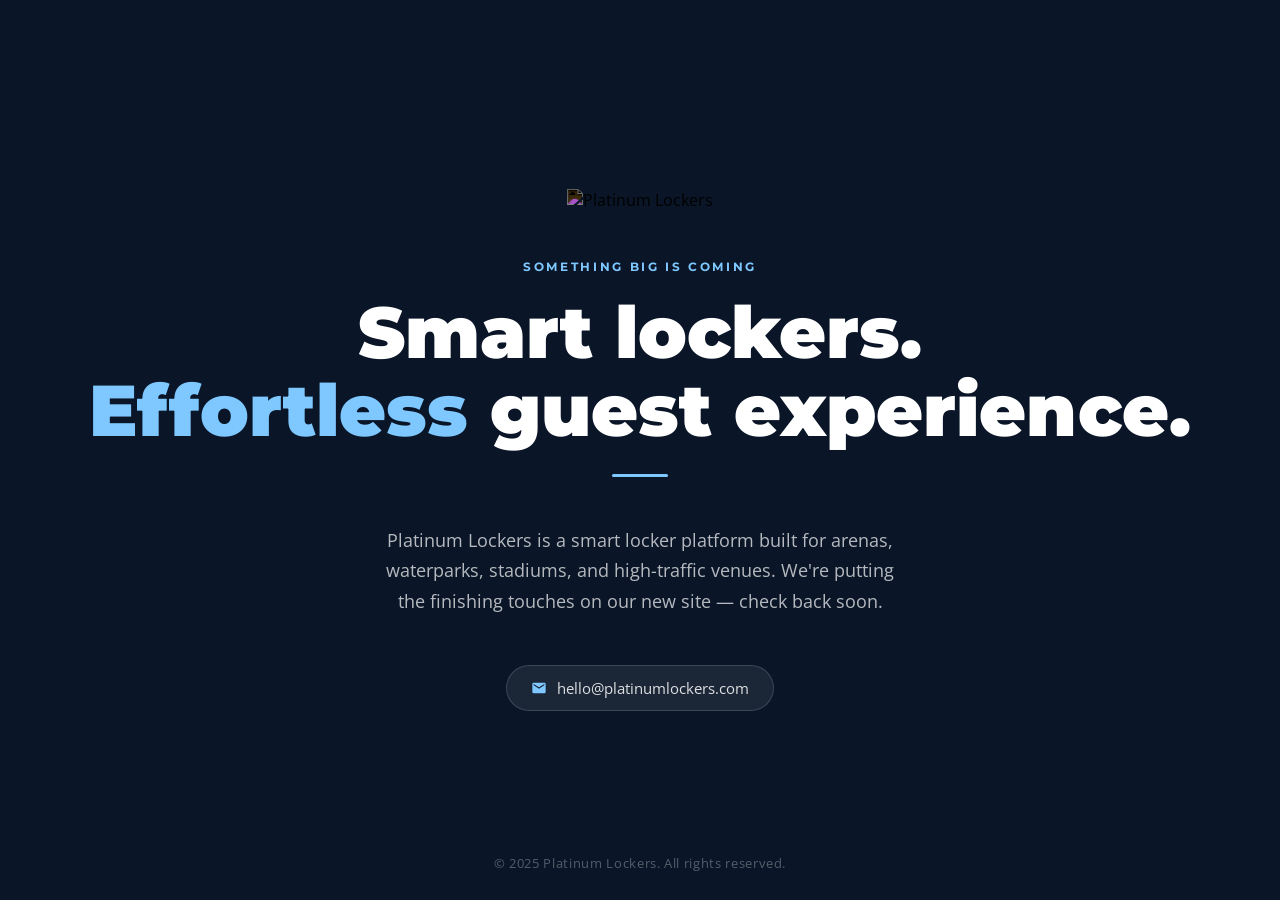
==== index.html @ d66374ba "Add files via upload" ====
<!DOCTYPE html>
<html lang="en">
<head>
  <meta charset="UTF-8" />
  <meta name="viewport" content="width=device-width, initial-scale=1.0" />
  <title>Platinum Lockers — Coming Soon</title>
  <meta name="robots" content="noindex, nofollow" />
  <link rel="icon" type="image/x-icon" href="img/favicon.ico" />
  <link rel="preconnect" href="https://fonts.googleapis.com" />
  <link rel="preconnect" href="https://fonts.gstatic.com" crossorigin />
  <link href="https://fonts.googleapis.com/css2?family=Montserrat:wght@400;700;800;900&family=Open+Sans:wght@400;600&display=swap" rel="stylesheet" />
  <style>
    *, *::before, *::after { box-sizing: border-box; margin: 0; padding: 0; }

    :root {
      --navy:        #1a3561;
      --navy-deep:   #0a1628;
      --accent:      #7ec8ff;
      --accent-dark: #3b7ee8;
    }

    html, body {
      height: 100%;
      font-family: 'Open Sans', sans-serif;
      background: var(--navy-deep);
      color: #fff;
      overflow: hidden;
    }

    /* ---- Slideshow background ---- */
    .bg {
      position: fixed;
      inset: 0;
      z-index: 0;
    }
    .bg-slide {
      position: absolute;
      inset: 0;
      background-size: cover;
      background-position: center;
      opacity: 0;
      transition: opacity 1.4s ease-in-out;
      filter: brightness(0.28);
    }
    .bg-slide.active { opacity: 1; }

    /* ---- Layout ---- */
    .page {
      position: relative;
      z-index: 1;
      min-height: 100vh;
      display: flex;
      flex-direction: column;
      align-items: center;
      justify-content: center;
      padding: 40px 24px;
      text-align: center;
    }

    /* ---- Logo ---- */
    .logo {
      margin-bottom: 48px;
    }
    .logo img {
      height: 280px;
      filter: invert(1);
    }

    /* ---- Eyebrow ---- */
    .eyebrow {
      font-family: 'Montserrat', sans-serif;
      font-size: .75rem;
      font-weight: 700;
      letter-spacing: .22em;
      text-transform: uppercase;
      color: var(--accent);
      margin-bottom: 20px;
      display: block;
    }

    /* ---- Heading ---- */
    h1 {
      font-family: 'Montserrat', sans-serif;
      font-size: clamp(2.25rem, 6vw, 4.5rem);
      font-weight: 900;
      line-height: 1.08;
      color: #fff;
      margin-bottom: 24px;
    }
    h1 span { color: var(--accent); }

    /* ---- Subtext ---- */
    .sub {
      font-size: clamp(.9375rem, 1.8vw, 1.125rem);
      color: rgba(255,255,255,.7);
      line-height: 1.7;
      max-width: 520px;
      margin: 0 auto 48px;
    }

    /* ---- Divider ---- */
    .divider {
      width: 56px;
      height: 3px;
      background: var(--accent);
      border-radius: 2px;
      margin: 0 auto 48px;
    }

    /* ---- Contact pill ---- */
    .contact-pill {
      display: inline-flex;
      align-items: center;
      gap: 10px;
      background: rgba(255,255,255,.07);
      border: 1px solid rgba(255,255,255,.15);
      border-radius: 100px;
      padding: 12px 24px;
      font-size: .9375rem;
      color: rgba(255,255,255,.85);
      text-decoration: none;
      transition: background .25s, border-color .25s;
    }
    .contact-pill:hover {
      background: var(--accent-dark);
      border-color: var(--accent-dark);
      color: #fff;
    }
    .contact-pill svg {
      width: 16px; height: 16px;
      fill: var(--accent);
      flex-shrink: 0;
    }
    .contact-pill:hover svg { fill: #fff; }

    /* ---- Footer note ---- */
    .footer-note {
      position: fixed;
      bottom: 28px;
      left: 0; right: 0;
      text-align: center;
      font-size: .8125rem;
      color: rgba(255,255,255,.3);
      letter-spacing: .05em;
    }

    @media (max-width: 480px) {
      .logo img { height: 180px; }
    }
  </style>
</head>
<body>

  <div class="bg">
    <div class="bg-slide active" style="background-image: url('img/Hero banner/Chad Rochefort_Park.jpg')"></div>
    <div class="bg-slide" style="background-image: url('img/Hero banner/Chad Rochefort_productions_mall.jpg')"></div>
    <div class="bg-slide" style="background-image: url('img/Hero banner/Chad Rochefort_productions_toronto aquarium.png')"></div>
    <div class="bg-slide" style="background-image: url('img/Hero banner/superaquaclub-testimonial.jpeg')"></div>
    <div class="bg-slide" style="background-image: url('img/Hero banner/DSC_0002 (2).JPG')"></div>
    <div class="bg-slide" style="background-image: url('img/Hero banner/pexels-stephan-saloth-28489944-31501600.jpg')"></div>
  </div>

  <div class="page">

    <div class="logo">
      <img src="img/logo-platinum-lockers-v1-(500 x 500 px).png" alt="Platinum Lockers" />
    </div>

    <span class="eyebrow">Something big is coming</span>

    <h1>Smart lockers.<br><span>Effortless</span> guest experience.</h1>

    <div class="divider"></div>

    <p class="sub">Platinum Lockers is a smart locker platform built for arenas, waterparks, stadiums, and high-traffic venues. We're putting the finishing touches on our new site — check back soon.</p>

    <a href="mailto:hello@platinumlockers.com" class="contact-pill">
      <svg viewBox="0 0 24 24" xmlns="http://www.w3.org/2000/svg">
        <path d="M20 4H4a2 2 0 00-2 2v12a2 2 0 002 2h16a2 2 0 002-2V6a2 2 0 00-2-2zm0 4l-8 5-8-5V6l8 5 8-5v2z"/>
      </svg>
      hello@platinumlockers.com
    </a>

  </div>

  <p class="footer-note">&copy; 2025 Platinum Lockers. All rights reserved.</p>

  <script>
    const slides = document.querySelectorAll('.bg-slide');
    let current = 0;
    setInterval(() => {
      slides[current].classList.remove('active');
      current = (current + 1) % slides.length;
      slides[current].classList.add('active');
    }, 5000);
  </script>

</body>
</html>
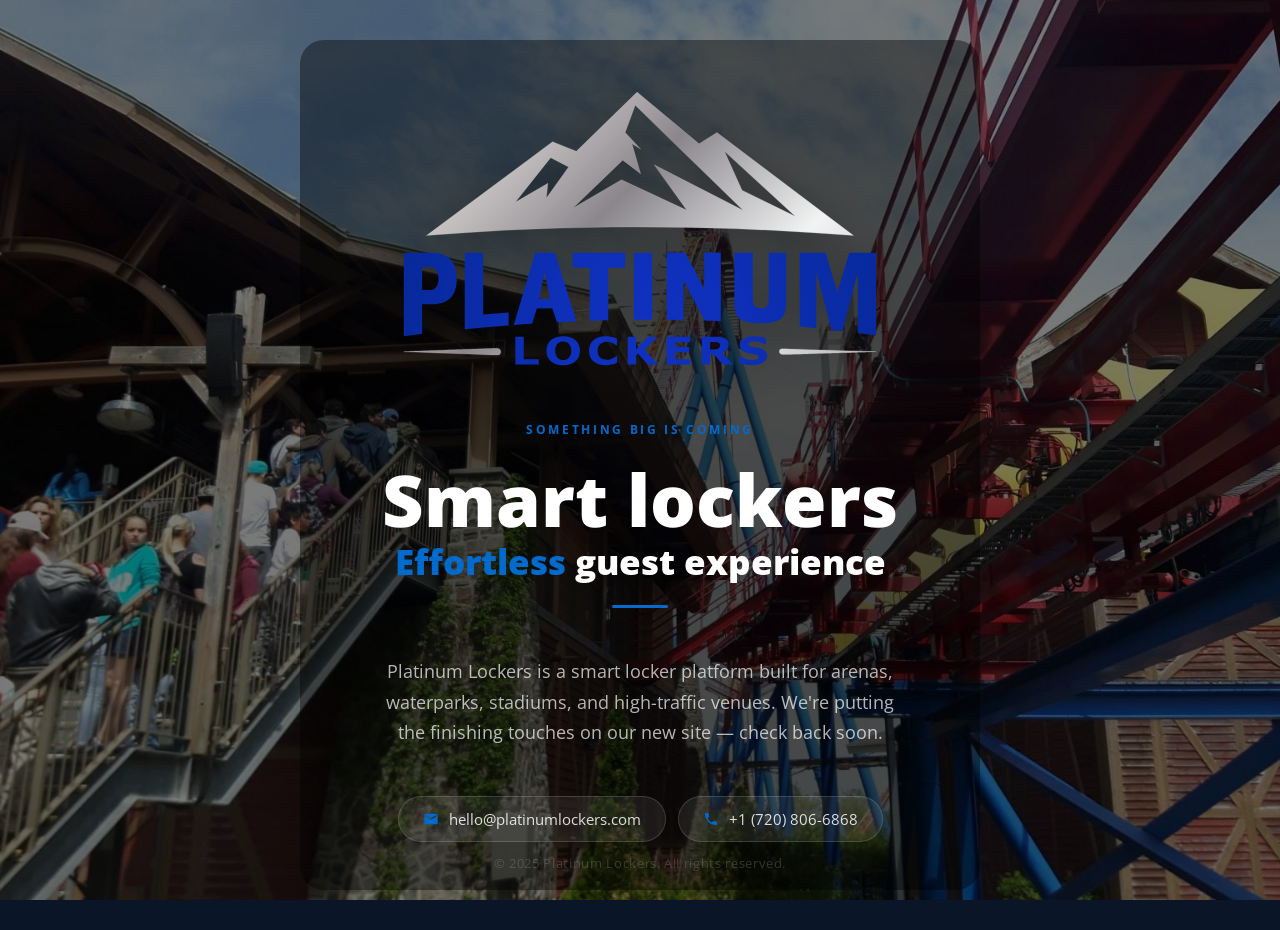
==== commit 8551b6d4: "v2 - May 28th 2026" ====
--- a/index.html
+++ b/index.html
@@ -1,4 +1,4 @@
-<!DOCTYPE html>
+﻿<!DOCTYPE html>
 <html lang="en">
 <head>
   <meta charset="UTF-8" />
@@ -8,15 +8,15 @@
   <link rel="icon" type="image/x-icon" href="img/favicon.ico" />
   <link rel="preconnect" href="https://fonts.googleapis.com" />
   <link rel="preconnect" href="https://fonts.gstatic.com" crossorigin />
-  <link href="https://fonts.googleapis.com/css2?family=Montserrat:wght@400;700;800;900&family=Open+Sans:wght@400;600&display=swap" rel="stylesheet" />
+  <link href="https://fonts.googleapis.com/css2?family=Open+Sans:ital,wght@0,400;0,600;0,700;0,800;1,600;1,700;1,800&display=swap" rel="stylesheet" />
   <style>
     *, *::before, *::after { box-sizing: border-box; margin: 0; padding: 0; }
 
     :root {
       --navy:        #1a3561;
       --navy-deep:   #0a1628;
-      --accent:      #7ec8ff;
-      --accent-dark: #3b7ee8;
+      --accent:      #006bcc;
+      --accent-dark: #1031C2;
     }
 
     html, body {
@@ -40,7 +40,7 @@
       background-position: center;
       opacity: 0;
       transition: opacity 1.4s ease-in-out;
-      filter: brightness(0.28);
+      filter: brightness(0.48);
     }
     .bg-slide.active { opacity: 1; }
 
@@ -57,18 +57,30 @@
       text-align: center;
     }
 
+    /* ---- Content card ---- */
+    .content-card {
+      background: rgba(0,0,0,0.40);
+      border-radius: 24px;
+      padding: 48px 56px;
+      display: flex;
+      flex-direction: column;
+      align-items: center;
+      max-width: 680px;
+      width: 100%;
+    }
+
     /* ---- Logo ---- */
     .logo {
       margin-bottom: 48px;
     }
     .logo img {
       height: 280px;
-      filter: invert(1);
+      filter: drop-shadow(0 8px 24px rgba(0,0,0,0.35));
     }
 
     /* ---- Eyebrow ---- */
     .eyebrow {
-      font-family: 'Montserrat', sans-serif;
+      font-family: 'Open Sans', sans-serif;
       font-size: .75rem;
       font-weight: 700;
       letter-spacing: .22em;
@@ -80,14 +92,18 @@
 
     /* ---- Heading ---- */
     h1 {
-      font-family: 'Montserrat', sans-serif;
+      font-family: 'Open Sans', sans-serif;
       font-size: clamp(2.25rem, 6vw, 4.5rem);
-      font-weight: 900;
-      line-height: 1.08;
+      font-weight: 1000;
+      line-height: 1.15;
       color: #fff;
       margin-bottom: 24px;
     }
-    h1 span { color: var(--accent); }
+    .h1-sub {
+      display: block;
+      font-size: clamp(1.1rem, 3vw, 2.2rem);
+    }
+    .h1-sub em { color: var(--accent); font-style: normal; }
 
     /* ---- Subtext ---- */
     .sub {
@@ -152,35 +168,45 @@
 <body>
 
   <div class="bg">
-    <div class="bg-slide active" style="background-image: url('img/Hero banner/Chad Rochefort_Park.jpg')"></div>
-    <div class="bg-slide" style="background-image: url('img/Hero banner/Chad Rochefort_productions_mall.jpg')"></div>
-    <div class="bg-slide" style="background-image: url('img/Hero banner/Chad Rochefort_productions_toronto aquarium.png')"></div>
-    <div class="bg-slide" style="background-image: url('img/Hero banner/superaquaclub-testimonial.jpeg')"></div>
-    <div class="bg-slide" style="background-image: url('img/Hero banner/DSC_0002 (2).JPG')"></div>
-    <div class="bg-slide" style="background-image: url('img/Hero banner/pexels-stephan-saloth-28489944-31501600.jpg')"></div>
+    <div class="bg-slide active" style="background-image: url('img/hero-banner/platinum-lockers-theme-park-smart-lockers.jpg')"></div>
+    <div class="bg-slide" style="background-image: url('img/hero-banner/platinum-lockers-shopping-mall-smart-lockers.jpg')"></div>
+    <div class="bg-slide" style="background-image: url('img/hero-banner/platinum-lockers-toronto-aquarium-smart-lockers.png')"></div>
+    <div class="bg-slide" style="background-image: url('img/hero-banner/platinum-lockers-superaqua-club-waterpark.jpeg')"></div>
+    <div class="bg-slide" style="background-image: url('img/hero-banner/platinum-lockers-venue-smart-locker-unit.jpg')"></div>
+    <div class="bg-slide" style="background-image: url('img/hero-banner/platinum-lockers-waterpark-smart-lockers.jpg')"></div>
   </div>
 
   <div class="page">
-
-    <div class="logo">
-      <img src="img/logo-platinum-lockers-v1-(500 x 500 px).png" alt="Platinum Lockers" />
+    <div class="content-card">
+
+      <div class="logo">
+        <img src="img/platinum-lockers-logo.svg" alt="Platinum Lockers" />
+      </div>
+
+      <span class="eyebrow">Something big is coming</span>
+
+      <h1>Smart lockers<span class="h1-sub"><em>Effortless</em> guest experience</span></h1>
+
+      <div class="divider"></div>
+
+      <p class="sub">Platinum Lockers is a smart locker platform built for arenas, waterparks, stadiums, and high-traffic venues. We're putting the finishing touches on our new site — check back soon.</p>
+
+      <div style="display:flex; gap:12px; flex-wrap:wrap; justify-content:center;">
+        <a href="mailto:hello@platinumlockers.com" class="contact-pill">
+          <svg viewBox="0 0 24 24" xmlns="http://www.w3.org/2000/svg">
+            <path d="M20 4H4a2 2 0 00-2 2v12a2 2 0 002 2h16a2 2 0 002-2V6a2 2 0 00-2-2zm0 4l-8 5-8-5V6l8 5 8-5v2z"/>
+          </svg>
+          hello@platinumlockers.com
+        </a>
+        <a href="tel:+17208066868" class="contact-pill">
+          <svg viewBox="0 0 24 24" xmlns="http://www.w3.org/2000/svg">
+            <path d="M6.6 10.8c1.4 2.8 3.8 5.1 6.6 6.6l2.2-2.2c.3-.3.7-.4 1-.2 1.1.4 2.3.6 3.6.6.6 0 1 .4 1 1V20c0 .6-.4 1-1 1-9.4 0-17-7.6-17-17 0-.6.4-1 1-1h3.5c.6 0 1 .4 1 1 0 1.3.2 2.5.6 3.6.1.3 0 .7-.2 1L6.6 10.8z"/>
+          </svg>
+          +1 (720) 806-6868
+        </a>
+      </div>
+
     </div>
-
-    <span class="eyebrow">Something big is coming</span>
-
-    <h1>Smart lockers.<br><span>Effortless</span> guest experience.</h1>
-
-    <div class="divider"></div>
-
-    <p class="sub">Platinum Lockers is a smart locker platform built for arenas, waterparks, stadiums, and high-traffic venues. We're putting the finishing touches on our new site — check back soon.</p>
-
-    <a href="mailto:hello@platinumlockers.com" class="contact-pill">
-      <svg viewBox="0 0 24 24" xmlns="http://www.w3.org/2000/svg">
-        <path d="M20 4H4a2 2 0 00-2 2v12a2 2 0 002 2h16a2 2 0 002-2V6a2 2 0 00-2-2zm0 4l-8 5-8-5V6l8 5 8-5v2z"/>
-      </svg>
-      hello@platinumlockers.com
-    </a>
-
   </div>
 
   <p class="footer-note">&copy; 2025 Platinum Lockers. All rights reserved.</p>
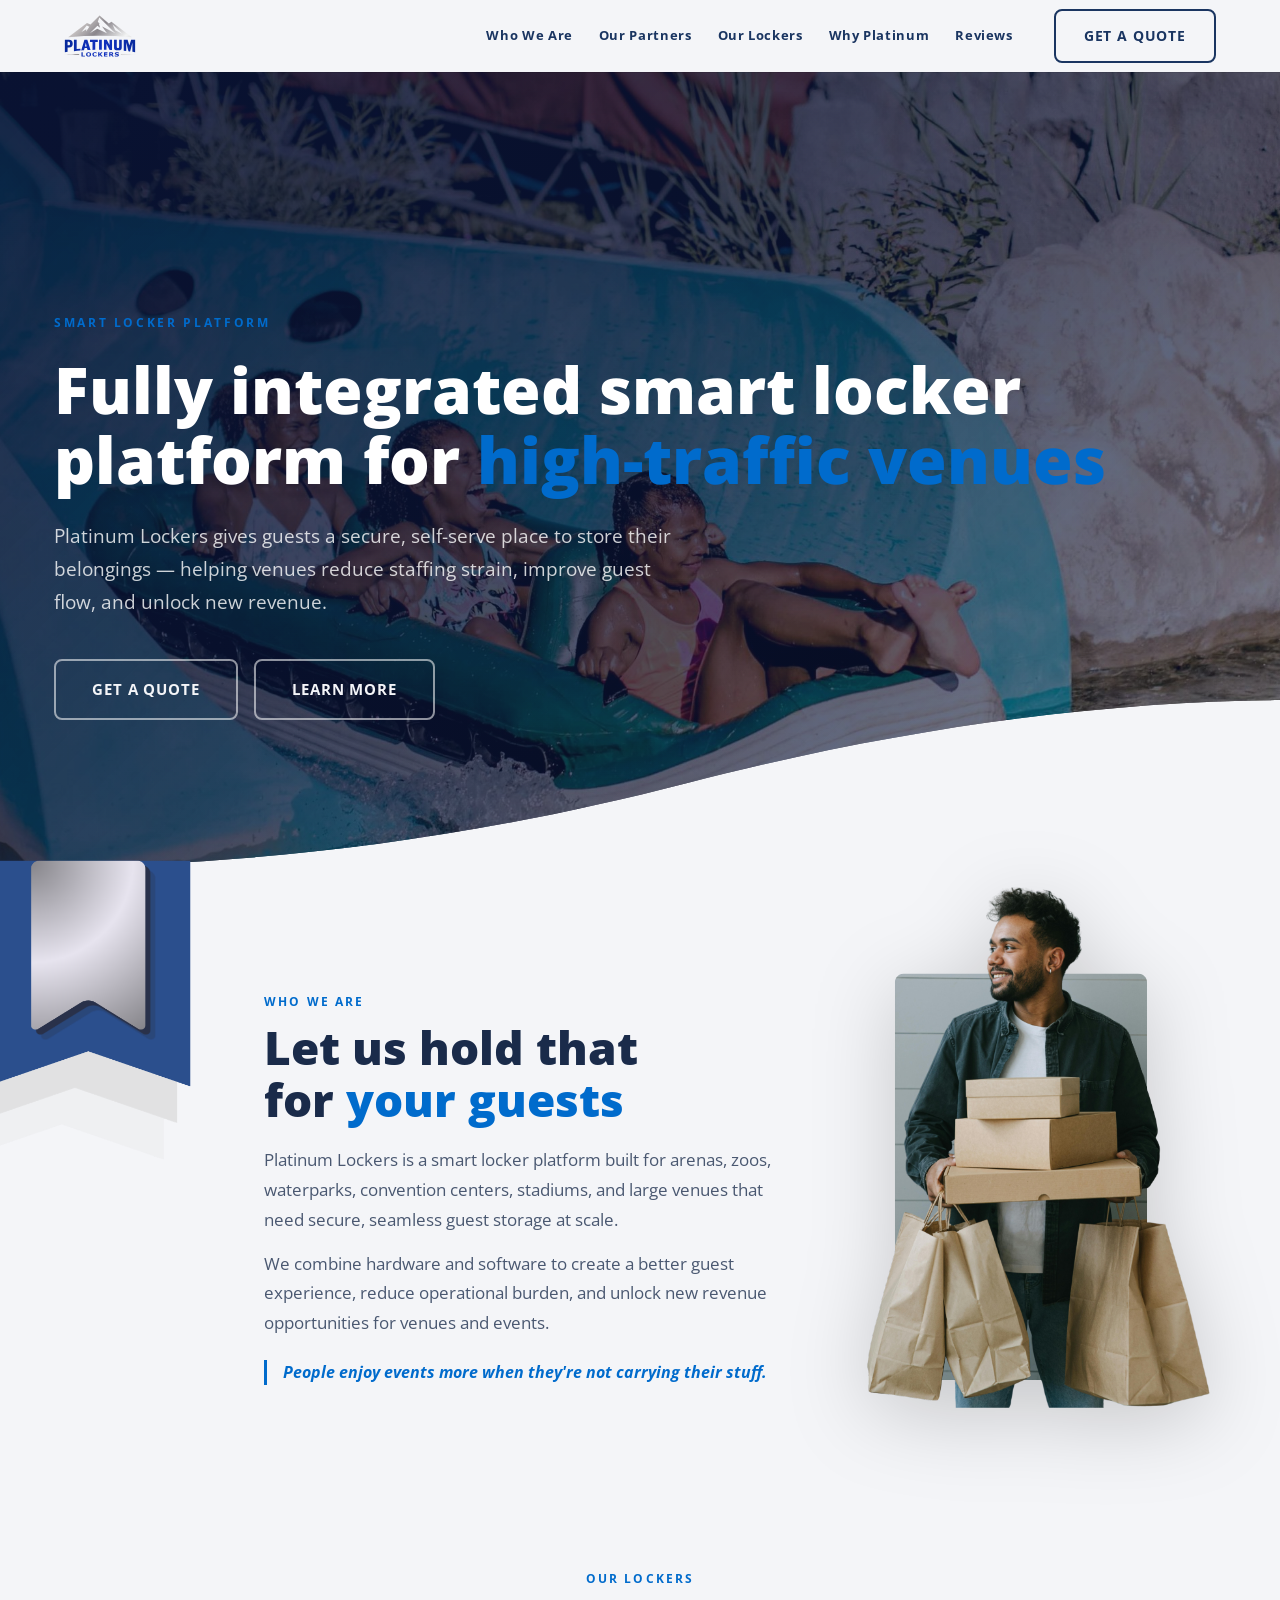
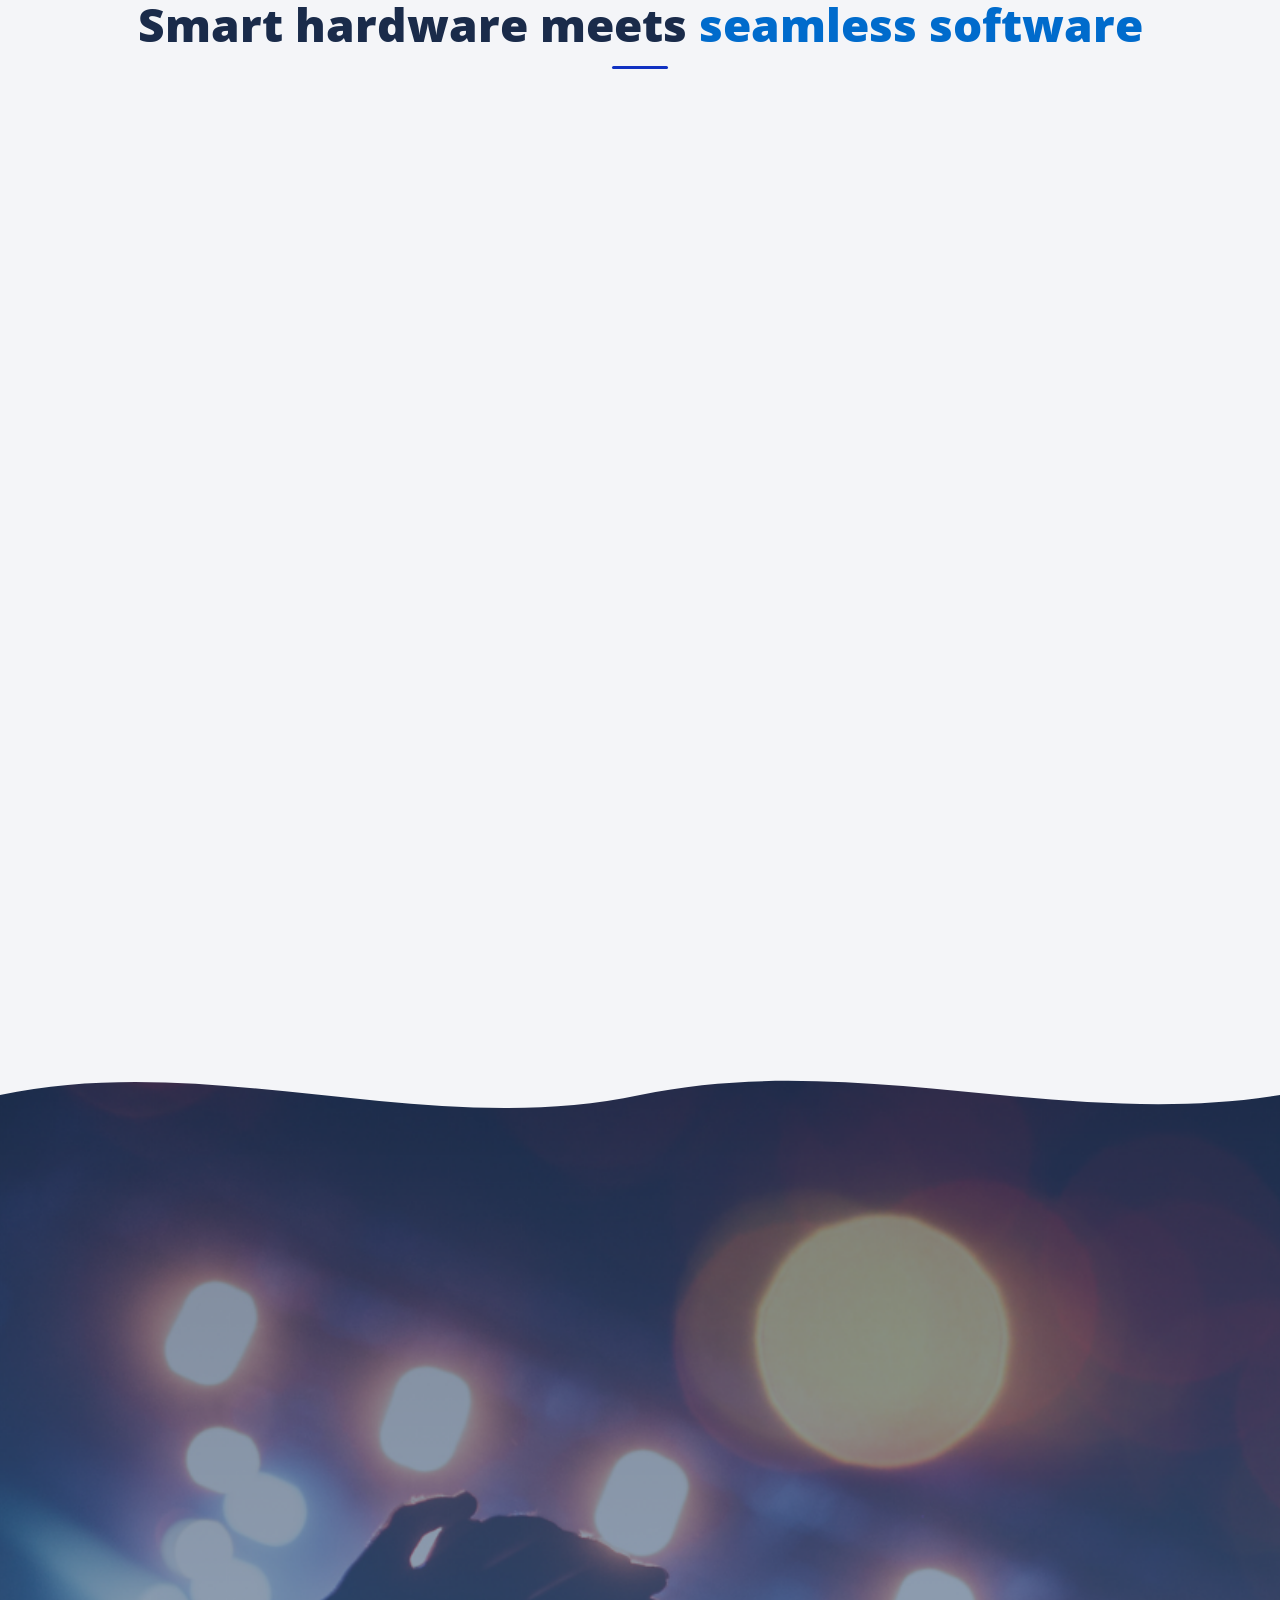
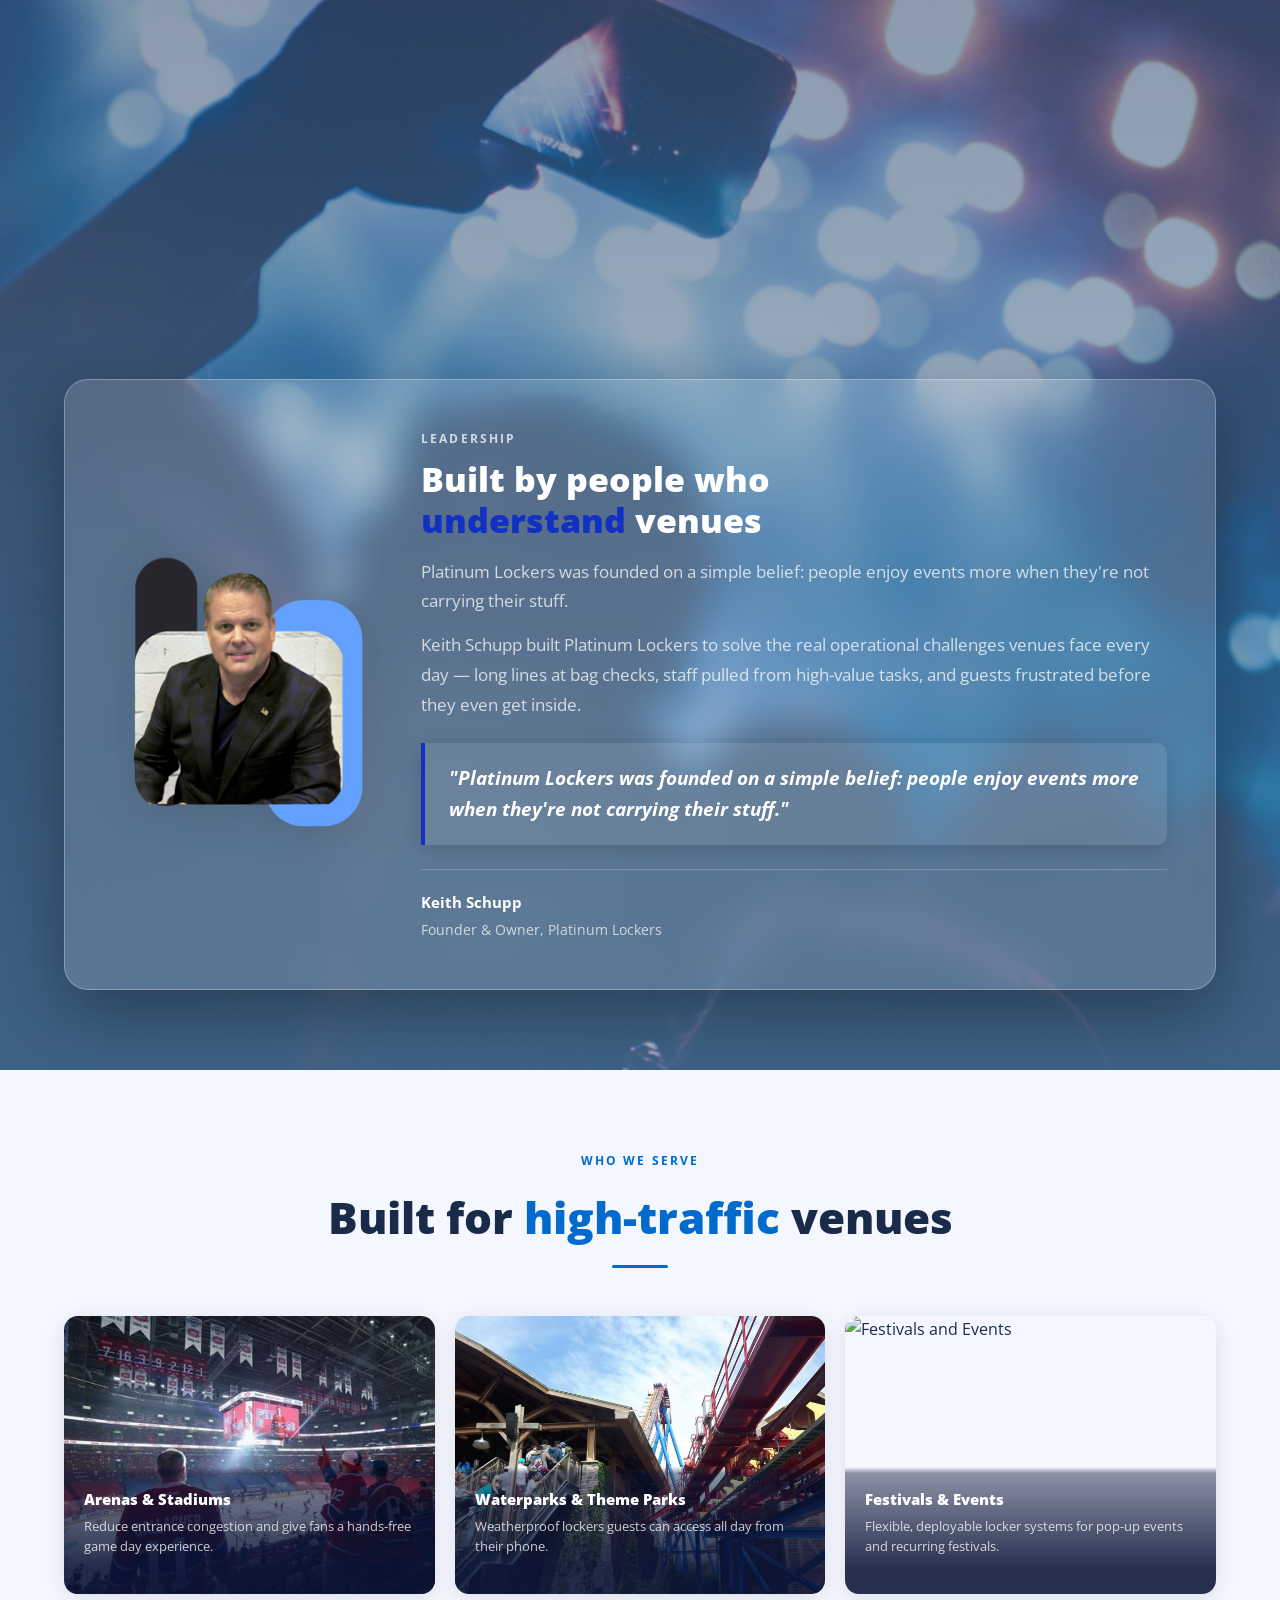
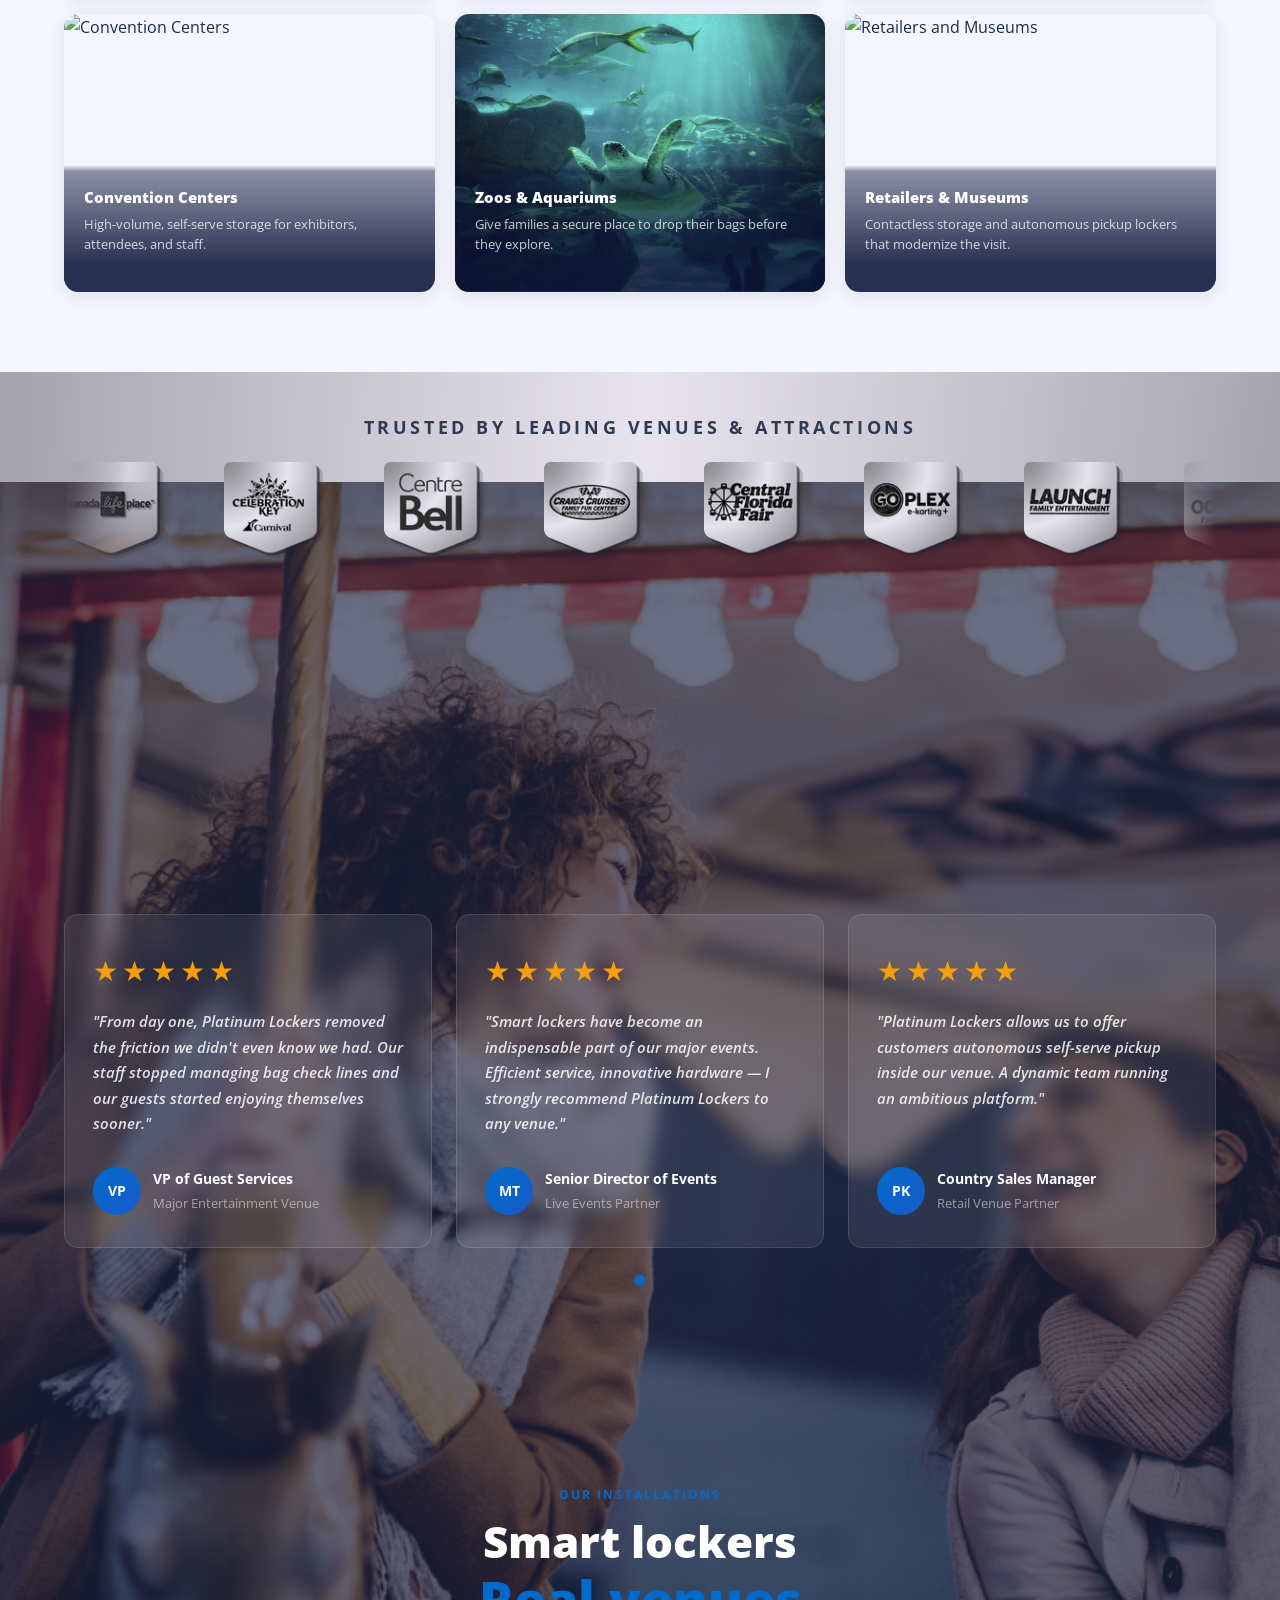
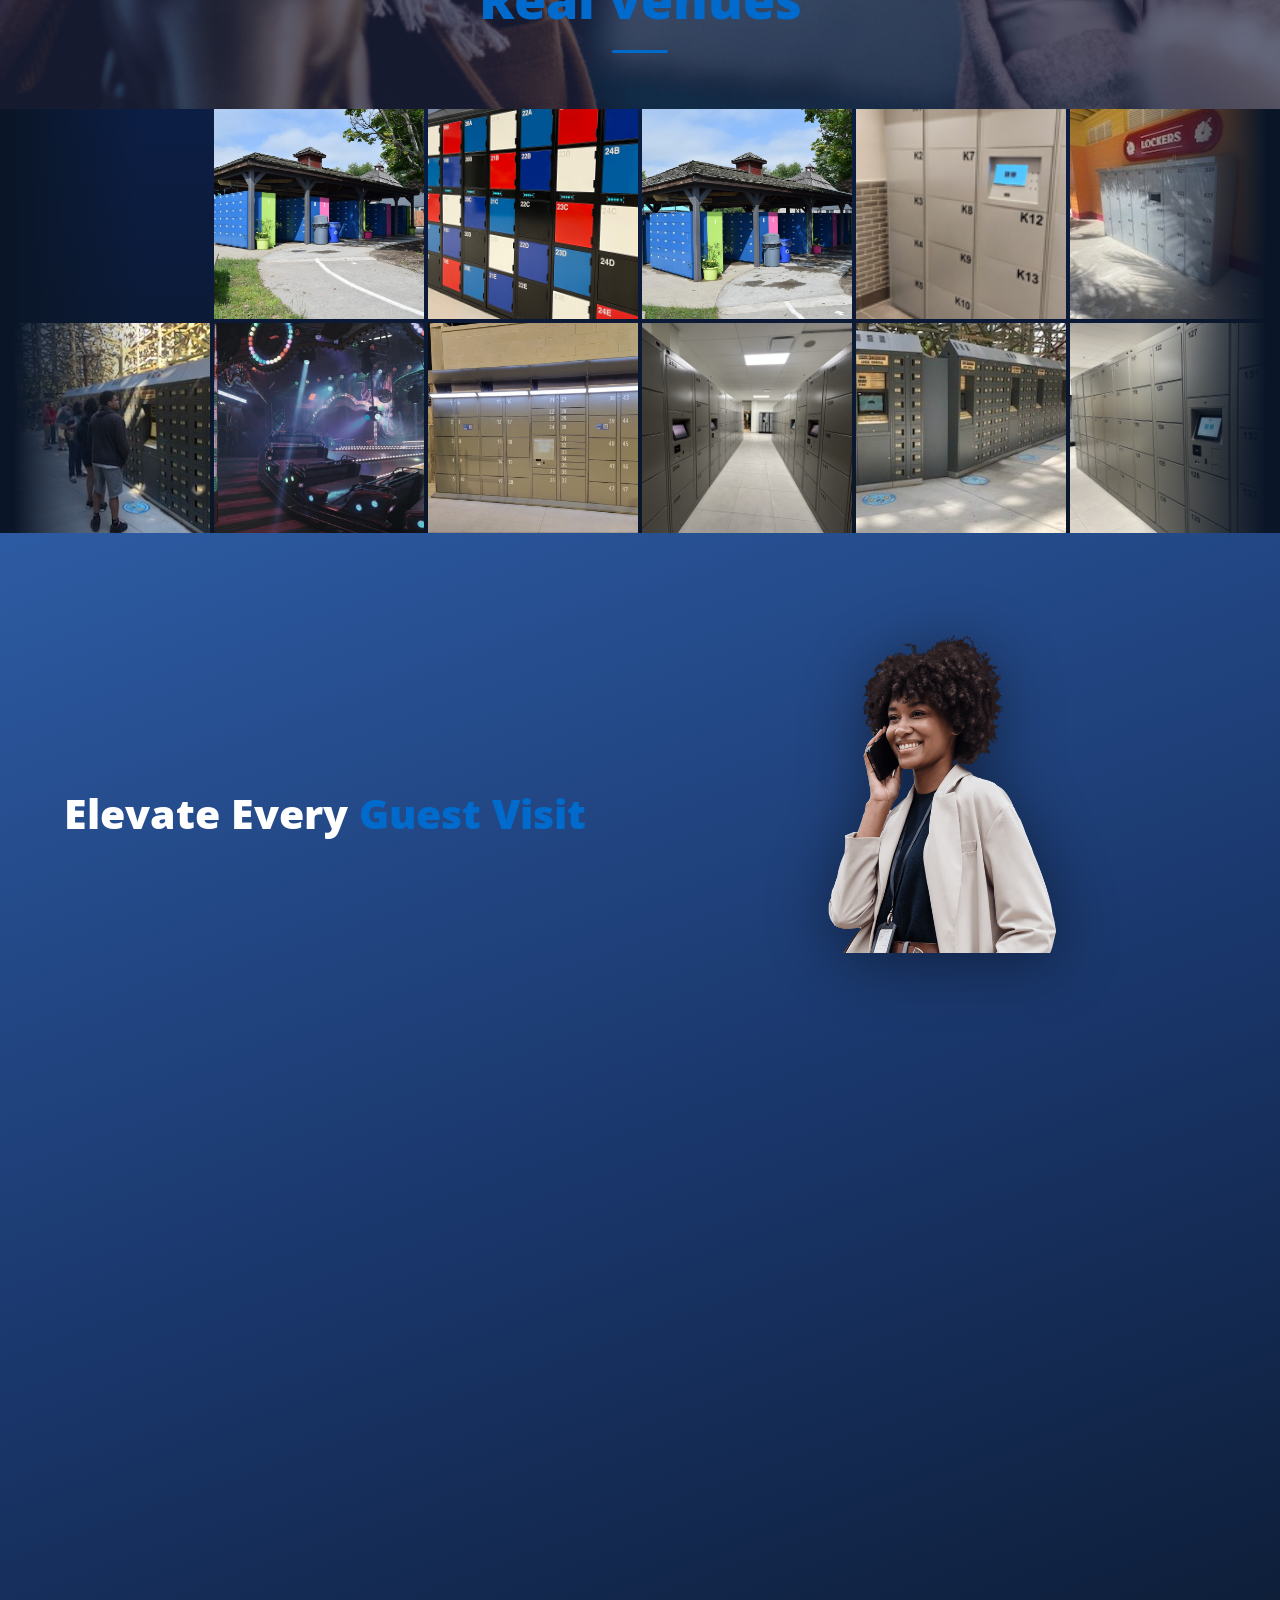
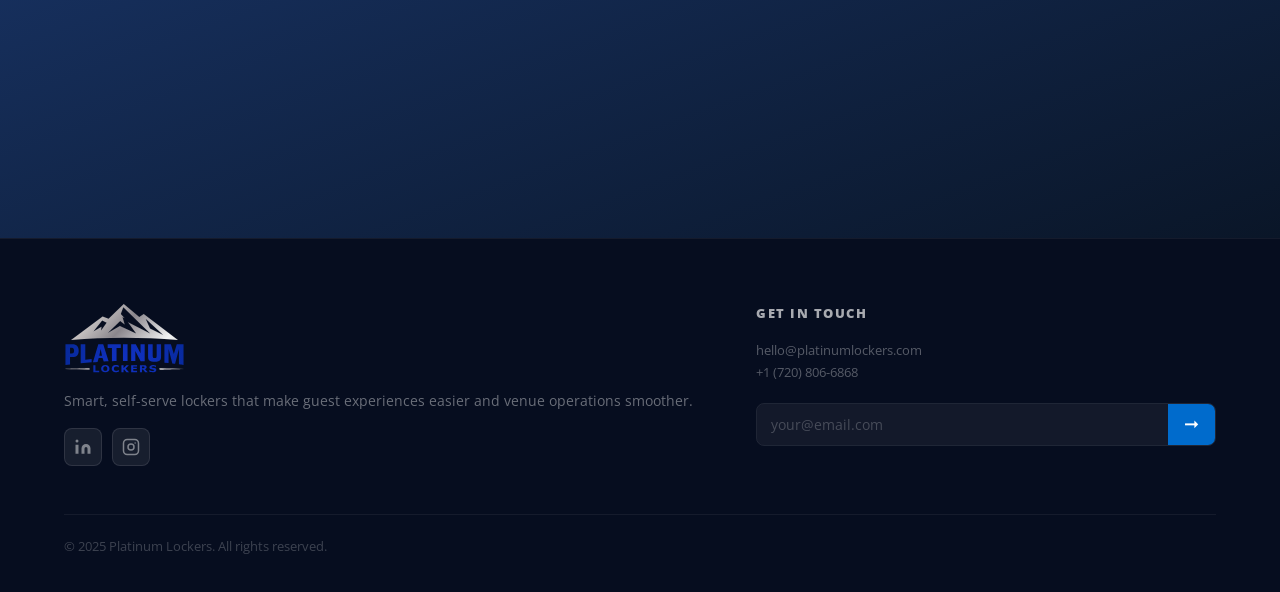
==== commit 40d005fb: "Rename home.html to index.html renamed Home.html in order to become the landing page by changing its" ====
--- a/index.html
+++ b/index.html
@@ -3,223 +3,492 @@
 <head>
   <meta charset="UTF-8" />
   <meta name="viewport" content="width=device-width, initial-scale=1.0" />
-  <title>Platinum Lockers — Coming Soon</title>
-  <meta name="robots" content="noindex, nofollow" />
+  <title>Platinum Lockers | Smart Locker Solutions for Venues &amp; Events</title>
+  <meta name="description" content="Platinum Lockers provides smart, self-serve lockers that make guest experiences easier and venue operations smoother. Built for arenas, stadiums, waterparks, zoos, and high-traffic venues." />
+  <meta name="robots" content="index, follow" />
+
+  <!-- Favicons -->
   <link rel="icon" type="image/x-icon" href="img/favicon.ico" />
+  <link rel="icon" type="image/png" sizes="16x16" href="img/favicon-16x16.png" />
+  <link rel="icon" type="image/png" sizes="32x32" href="img/favicon-32x32.png" />
+  <link rel="icon" type="image/png" sizes="96x96" href="img/favicon-96x96.png" />
+  <link rel="apple-touch-icon" href="img/apple-icon.png" />
+  <link rel="manifest" href="img/manifest.json" />
+  <meta name="theme-color" content="#1a3561" />
+
+  <!-- Fonts -->
   <link rel="preconnect" href="https://fonts.googleapis.com" />
   <link rel="preconnect" href="https://fonts.gstatic.com" crossorigin />
   <link href="https://fonts.googleapis.com/css2?family=Open+Sans:ital,wght@0,400;0,600;0,700;0,800;1,600;1,700;1,800&display=swap" rel="stylesheet" />
-  <style>
-    *, *::before, *::after { box-sizing: border-box; margin: 0; padding: 0; }
-
-    :root {
-      --navy:        #1a3561;
-      --navy-deep:   #0a1628;
-      --accent:      #006bcc;
-      --accent-dark: #1031C2;
-    }
-
-    html, body {
-      height: 100%;
-      font-family: 'Open Sans', sans-serif;
-      background: var(--navy-deep);
-      color: #fff;
-      overflow: hidden;
-    }
-
-    /* ---- Slideshow background ---- */
-    .bg {
-      position: fixed;
-      inset: 0;
-      z-index: 0;
-    }
-    .bg-slide {
-      position: absolute;
-      inset: 0;
-      background-size: cover;
-      background-position: center;
-      opacity: 0;
-      transition: opacity 1.4s ease-in-out;
-      filter: brightness(0.48);
-    }
-    .bg-slide.active { opacity: 1; }
-
-    /* ---- Layout ---- */
-    .page {
-      position: relative;
-      z-index: 1;
-      min-height: 100vh;
-      display: flex;
-      flex-direction: column;
-      align-items: center;
-      justify-content: center;
-      padding: 40px 24px;
-      text-align: center;
-    }
-
-    /* ---- Content card ---- */
-    .content-card {
-      background: rgba(0,0,0,0.40);
-      border-radius: 24px;
-      padding: 48px 56px;
-      display: flex;
-      flex-direction: column;
-      align-items: center;
-      max-width: 680px;
-      width: 100%;
-    }
-
-    /* ---- Logo ---- */
-    .logo {
-      margin-bottom: 48px;
-    }
-    .logo img {
-      height: 280px;
-      filter: drop-shadow(0 8px 24px rgba(0,0,0,0.35));
-    }
-
-    /* ---- Eyebrow ---- */
-    .eyebrow {
-      font-family: 'Open Sans', sans-serif;
-      font-size: .75rem;
-      font-weight: 700;
-      letter-spacing: .22em;
-      text-transform: uppercase;
-      color: var(--accent);
-      margin-bottom: 20px;
-      display: block;
-    }
-
-    /* ---- Heading ---- */
-    h1 {
-      font-family: 'Open Sans', sans-serif;
-      font-size: clamp(2.25rem, 6vw, 4.5rem);
-      font-weight: 1000;
-      line-height: 1.15;
-      color: #fff;
-      margin-bottom: 24px;
-    }
-    .h1-sub {
-      display: block;
-      font-size: clamp(1.1rem, 3vw, 2.2rem);
-    }
-    .h1-sub em { color: var(--accent); font-style: normal; }
-
-    /* ---- Subtext ---- */
-    .sub {
-      font-size: clamp(.9375rem, 1.8vw, 1.125rem);
-      color: rgba(255,255,255,.7);
-      line-height: 1.7;
-      max-width: 520px;
-      margin: 0 auto 48px;
-    }
-
-    /* ---- Divider ---- */
-    .divider {
-      width: 56px;
-      height: 3px;
-      background: var(--accent);
-      border-radius: 2px;
-      margin: 0 auto 48px;
-    }
-
-    /* ---- Contact pill ---- */
-    .contact-pill {
-      display: inline-flex;
-      align-items: center;
-      gap: 10px;
-      background: rgba(255,255,255,.07);
-      border: 1px solid rgba(255,255,255,.15);
-      border-radius: 100px;
-      padding: 12px 24px;
-      font-size: .9375rem;
-      color: rgba(255,255,255,.85);
-      text-decoration: none;
-      transition: background .25s, border-color .25s;
-    }
-    .contact-pill:hover {
-      background: var(--accent-dark);
-      border-color: var(--accent-dark);
-      color: #fff;
-    }
-    .contact-pill svg {
-      width: 16px; height: 16px;
-      fill: var(--accent);
-      flex-shrink: 0;
-    }
-    .contact-pill:hover svg { fill: #fff; }
-
-    /* ---- Footer note ---- */
-    .footer-note {
-      position: fixed;
-      bottom: 28px;
-      left: 0; right: 0;
-      text-align: center;
-      font-size: .8125rem;
-      color: rgba(255,255,255,.3);
-      letter-spacing: .05em;
-    }
-
-    @media (max-width: 480px) {
-      .logo img { height: 180px; }
-    }
-  </style>
+
+  <link rel="stylesheet" href="styles.css" />
 </head>
 <body>
 
-  <div class="bg">
-    <div class="bg-slide active" style="background-image: url('img/hero-banner/platinum-lockers-theme-park-smart-lockers.jpg')"></div>
-    <div class="bg-slide" style="background-image: url('img/hero-banner/platinum-lockers-shopping-mall-smart-lockers.jpg')"></div>
-    <div class="bg-slide" style="background-image: url('img/hero-banner/platinum-lockers-toronto-aquarium-smart-lockers.png')"></div>
-    <div class="bg-slide" style="background-image: url('img/hero-banner/platinum-lockers-superaqua-club-waterpark.jpeg')"></div>
-    <div class="bg-slide" style="background-image: url('img/hero-banner/platinum-lockers-venue-smart-locker-unit.jpg')"></div>
-    <div class="bg-slide" style="background-image: url('img/hero-banner/platinum-lockers-waterpark-smart-lockers.jpg')"></div>
+  <!-- ===================== NAVIGATION ===================== -->
+  <header class="nav-header" id="nav-header">
+    <nav class="nav-container">
+      <a href="#home" class="nav-logo">
+        <img src="img/platinum-lockers-logo.svg" alt="Platinum Lockers" />
+      </a>
+      <button class="nav-toggle" id="nav-toggle" aria-label="Toggle menu" aria-expanded="false">
+        <span></span><span></span><span></span>
+      </button>
+      <ul class="nav-links" id="nav-links">
+        <li><a href="#about">Who We Are</a></li>
+        <li><a href="#partners">Our Partners</a></li>
+        <li><a href="#hardware">Our Lockers</a></li>
+        <li><a href="#why">Why Platinum</a></li>
+        <li><a href="#testimonials">Reviews</a></li>
+        <li class="nav-cta-mobile"><a href="#contact" class="btn btn-nav">Get a Quote</a></li>
+      </ul>
+      <a href="#contact" class="btn btn-nav nav-cta-desktop">Get a Quote</a>
+    </nav>
+  </header>
+
+  <!-- ===================== HERO ===================== -->
+  <section class="hero" id="home">
+    <div class="hero-bg">
+      <div class="hero-slideshow">
+        <img src="img/hero-banner/platinum-lockers-superaqua-club-waterpark.jpeg"             alt="Waterpark venue with smart lockers by Platinum Lockers" class="hero-slide active" />
+        <img src="img/hero-banner/platinum-lockers-theme-park-smart-lockers.jpg"                    alt="Theme park venue with smart lockers by Platinum Lockers" class="hero-slide" />
+        <img src="img/hero-banner/platinum-lockers-shopping-mall-smart-lockers.jpg"        alt="Shopping mall venue with smart lockers by Platinum Lockers" class="hero-slide" />
+        <img src="img/hero-banner/platinum-lockers-toronto-aquarium-smart-lockers.png" alt="Aquarium venue with smart lockers by Platinum Lockers" class="hero-slide" />
+        <img src="img/hero-banner/platinum-lockers-venue-smart-locker-unit.jpg"                           alt="High-traffic venue with smart lockers by Platinum Lockers" class="hero-slide" />
+        <img src="img/hero-banner/platinum-lockers-waterpark-smart-lockers.jpg" alt="Stadium venue with smart lockers by Platinum Lockers" class="hero-slide" />
+      </div>
+      <div class="hero-overlay"></div>
+    </div>
+    <div class="hero-content container">
+      <p class="hero-eyebrow">Smart Locker Platform</p>
+      <h1 class="hero-title">Fully integrated smart locker<br>platform for <span class="text-accent-em">high-traffic venues</span></h1>
+      <p class="hero-subtitle">Platinum Lockers gives guests a secure, self-serve place to store their belongings — helping venues reduce staffing strain, improve guest flow, and unlock new revenue.</p>
+      <div class="hero-actions">
+        <a href="#contact" class="btn btn-ghost btn-lg">Get a Quote</a>
+        <a href="#about" class="btn btn-ghost btn-lg">Learn More</a>
+      </div>
+    </div>
+    <div class="hero-scroll">
+      <a href="#about" aria-label="Scroll down"><div class="scroll-indicator"></div></a>
+    </div>
+  </section>
+
+  <!-- ===================== WHO WE ARE ===================== -->
+  <section class="wwa-section" id="about">
+    <div class="container wwa-container">
+      <div class="wwa-spacer"></div>
+      <div class="wwa-text">
+        <p class="eyebrow">Who We Are</p>
+        <h2 class="wwa-heading">Let us hold that<br>for <span class="text-accent-em">your guests</span></h2>
+        <p>Platinum Lockers is a smart locker platform built for arenas, zoos, waterparks, convention centers, stadiums, and large venues that need secure, seamless guest storage at scale.</p>
+        <p>We combine hardware and software to create a better guest experience, reduce operational burden, and unlock new revenue opportunities for venues and events.</p>
+        <p class="wwa-tagline">People enjoy events more when they're not carrying their stuff.</p>
+      </div>
+      <div class="wwa-image">
+        <img src="img/who-we-are/shopper-popout.svg" alt="Locker installation professional" class="wwa-popout-img" />
+      </div>
+    </div>
+  </section>
+
+  <!-- ===================== SMART LOCKER HARDWARE + SOFTWARE (combined) ===================== -->
+  <section class="hardware-section" id="hardware">
+    <div class="container hw-container">
+      <div class="hw-header">
+        <p class="eyebrow">Our Lockers</p>
+        <h2 class="hw-heading">Smart hardware meets <span class="text-accent-em">seamless software</span></h2>
+        <div class="hw-rule"></div>
+      </div>
+      <div class="hardware-grid">
+
+        <!-- Top-left: Locker PNG -->
+        <div class="hw-locker-img">
+          <img src="img/hardware/platinum-lockers-smart-locker-hardware-unit.svg" alt="Platinum smart locker unit" />
+        </div>
+
+        <!-- Top-right: Hardware text box -->
+        <div class="hw-textbox">
+          <p class="eyebrow">Smart Locker Hardware</p>
+          <h2 class="hw-title">Secure, weatherproof<br>&amp; fully customizable</h2>
+          <ul class="hw-checklist">
+            <li>Durable, high-traffic hardware</li>
+            <li>Indoor &amp; outdoor weatherproof options</li>
+            <li>Custom branding &amp; configurations</li>
+            <li>Flexible sizing for any layout</li>
+            <li>Mobile, pop-up, or permanent installs</li>
+          </ul>
+        </div>
+
+        <!-- Bottom-left: Software text box -->
+        <div class="hw-textbox">
+          <p class="eyebrow">Locker Management Software</p>
+          <h2 class="hw-title">Fully Integrate<br>Ready to GO</h2>
+          <ul class="hw-checklist">
+            <li>No app required — mobile browser access</li>
+            <li>Locker access in under 60 seconds</li>
+            <li>Real-time monitoring &amp; analytics</li>
+            <li>Revenue-share &amp; POS integrations</li>
+            <li>24/7 self-service — zero staff required</li>
+          </ul>
+          <a href="#contact" class="btn btn-primary btn-dark-outline">Learn More</a>
+        </div>
+
+        <!-- Bottom-right: People popout -->
+        <div class="hw-people-img">
+          <img src="img/hardware/platinum-lockers-management-software-popout.png" alt="Guests enjoying Platinum Lockers" />
+        </div>
+
+      </div>
+    </div>
+  </section>
+
+  <!-- ===================== WHY PLATINUM LOCKERS ===================== -->
+  <section class="why-section" id="why">
+    <div class="container">
+
+      <div class="why-header">
+        <p class="eyebrow-light">Why Platinum Lockers</p>
+        <h2 class="why-heading">We make storage effortless<br>for guests and venues</h2>
+        <div class="why-divider"></div>
+      </div>
+
+      <div class="why-grid">
+        <div class="why-card animate-card">
+          <div class="why-icon"><img src="img/why-platinum-lockers/platinum-lockers-secure-storage-icon.png" alt="" /></div>
+          <h3>Secure &amp; Frictionless</h3>
+          <p>Guests store belongings in seconds with mobile access. No keys. No staff. No wait.</p>
+        </div>
+        <div class="why-card animate-card">
+          <div class="why-icon"><img src="img/why-platinum-lockers/platinum-lockers-venue-revenue-icon.png" alt="" /></div>
+          <h3>Revenue Generation</h3>
+          <p>Turn storage into a revenue stream. Built-in payment processing and revenue-share models.</p>
+        </div>
+        <div class="why-card animate-card">
+          <div class="why-icon"><img src="img/why-platinum-lockers/platinum-lockers-analytics-insight-icon.png" alt="" /></div>
+          <h3>Real-Time Insights</h3>
+          <p>Monitor occupancy, revenue, and usage patterns from a single operations dashboard.</p>
+        </div>
+        <div class="why-card animate-card">
+          <div class="why-icon"><img src="img/why-platinum-lockers/platinum-lockers-staffing-efficiency-icon.png" alt="" /></div>
+          <h3>Zero Staffing Required</h3>
+          <p>24/7 self-service means your team focuses on higher-value guest experience tasks.</p>
+        </div>
+        <div class="why-card animate-card">
+          <div class="why-icon"><img src="img/why-platinum-lockers/platinum-lockers-custom-configure-icon.png" alt="" /></div>
+          <h3>Custom Configurations</h3>
+          <p>Any size. Any layout. Custom branding to match your venue's identity and requirements.</p>
+        </div>
+        <div class="why-card animate-card">
+          <div class="why-icon"><img src="img/why-platinum-lockers/platinum-lockers-plug-and-play-icon.png" alt="" /></div>
+          <h3>Plug &amp; Play</h3>
+          <p>Operational within hours of install. Our platform integrates with your existing systems.</p>
+        </div>
+      </div>
+
+      <!-- ===================== LEADERSHIP (same section) ===================== -->
+      <div class="leadership-card animate-on-scroll" id="team">
+        <div class="leadership-photo">
+          <img src="img/leadership/keith-schupp-platinum-lockers-founder.png" alt="Keith Schupp, Founder of Platinum Lockers" />
+        </div>
+        <div class="leadership-content">
+          <p class="eyebrow">Leadership</p>
+          <h2 class="leadership-heading">Built by people who<br><span class="text-accent-em">understand</span> venues</h2>
+          <p>Platinum Lockers was founded on a simple belief: people enjoy events more when they're not carrying their stuff.</p>
+          <p>Keith Schupp built Platinum Lockers to solve the real operational challenges venues face every day — long lines at bag checks, staff pulled from high-value tasks, and guests frustrated before they even get inside.</p>
+          <blockquote class="leadership-quote">"Platinum Lockers was founded on a simple belief: people enjoy events more when they're not carrying their stuff."</blockquote>
+          <div class="leadership-sig">
+            <strong>Keith Schupp</strong>
+            <span>Founder &amp; Owner, Platinum Lockers</span>
+          </div>
+        </div>
+      </div>
+
+    </div>
+  </section>
+
+  <!-- ===================== WHO WE SERVE ===================== -->
+  <section class="serve-section" id="markets">
+    <div class="container">
+      <div class="serve-header">
+        <p class="eyebrow">Who We Serve</p>
+        <h2 class="serve-heading">Built for <span class="text-accent-em">high-traffic</span> venues</h2>
+        <div class="serve-rule"></div>
+      </div>
+      <div class="serve-grid">
+        <div class="serve-card animate-on-scroll">
+          <img src="img/centre-bell-arena-platinum-lockers-stadium-venue.jpeg" alt="Arenas and Stadiums" />
+          <div class="serve-overlay">
+            <h3>Arenas &amp; Stadiums</h3>
+            <p>Reduce entrance congestion and give fans a hands-free game day experience.</p>
+          </div>
+        </div>
+        <div class="serve-card animate-on-scroll">
+          <img src="img/who-we-serve/platinum-lockers-theme-park-venue.jpg" alt="Waterparks and Theme Parks" />
+          <div class="serve-overlay">
+            <h3>Waterparks &amp; Theme Parks</h3>
+            <p>Weatherproof lockers guests can access all day from their phone.</p>
+          </div>
+        </div>
+        <div class="serve-card animate-on-scroll">
+          <img src="https://images.pexels.com/photos/1540406/pexels-photo-1540406.jpeg?auto=compress&cs=tinysrgb&w=800" alt="Festivals and Events" />
+          <div class="serve-overlay">
+            <h3>Festivals &amp; Events</h3>
+            <p>Flexible, deployable locker systems for pop-up events and recurring festivals.</p>
+          </div>
+        </div>
+        <div class="serve-card animate-on-scroll">
+          <img src="https://images.pexels.com/photos/2833037/pexels-photo-2833037.jpeg?auto=compress&cs=tinysrgb&w=800" alt="Convention Centers" />
+          <div class="serve-overlay">
+            <h3>Convention Centers</h3>
+            <p>High-volume, self-serve storage for exhibitors, attendees, and staff.</p>
+          </div>
+        </div>
+        <div class="serve-card animate-on-scroll">
+          <img src="img/who-we-serve/platinum-lockers-aquarium-venue.png" alt="Zoos and Aquariums" />
+          <div class="serve-overlay">
+            <h3>Zoos &amp; Aquariums</h3>
+            <p>Give families a secure place to drop their bags before they explore.</p>
+          </div>
+        </div>
+        <div class="serve-card animate-on-scroll">
+          <img src="https://images.pexels.com/photos/2954405/pexels-photo-2954405.jpeg?auto=compress&cs=tinysrgb&w=800" alt="Retailers and Museums" />
+          <div class="serve-overlay">
+            <h3>Retailers &amp; Museums</h3>
+            <p>Contactless storage and autonomous pickup lockers that modernize the visit.</p>
+          </div>
+        </div>
+      </div>
+    </div>
+  </section>
+
+  <!-- ===================== TRUSTED BY / PARTNERS CAROUSEL ===================== -->
+  <section class="partners-section" id="partners">
+    <div class="container">
+      <p class="partners-label">Trusted by Leading Venues &amp; Attractions</p>
+      <div class="partners-track-wrapper">
+        <div class="partners-track">
+          <img src="img/partners/canada-life-place-smart-locker-partner.png" alt="Canada Life Place" class="partner-logo" />
+          <img src="img/partners/celebration-venue-smart-locker-partner.png" alt="Celebration" class="partner-logo" />
+          <img src="img/partners/centre-bell-arena-smart-locker-partner.png" alt="Centre Bell" class="partner-logo" />
+          <img src="img/partners/craigs-cruisers-smart-locker-partner.png" alt="Craig's Cruisers" class="partner-logo" />
+          <img src="img/partners/florida-state-fair-smart-locker-partner.png" alt="Florida Fair" class="partner-logo" />
+          <img src="img/partners/goplex-smart-locker-partner.png" alt="Goplex" class="partner-logo" />
+          <img src="img/partners/launch-trampoline-park-smart-locker-partner.png" alt="Launch" class="partner-logo" />
+          <img src="img/partners/oceania-smart-locker-partner.png" alt="Oceania" class="partner-logo" />
+          <img src="img/partners/quantum-leap-smart-locker-partner.png" alt="Quantum Leap" class="partner-logo" />
+          <!-- Duplicated for seamless loop -->
+          <img src="img/partners/canada-life-place-smart-locker-partner.png" alt="" class="partner-logo" aria-hidden="true" />
+          <img src="img/partners/celebration-venue-smart-locker-partner.png" alt="" class="partner-logo" aria-hidden="true" />
+          <img src="img/partners/centre-bell-arena-smart-locker-partner.png" alt="" class="partner-logo" aria-hidden="true" />
+          <img src="img/partners/craigs-cruisers-smart-locker-partner.png" alt="" class="partner-logo" aria-hidden="true" />
+          <img src="img/partners/florida-state-fair-smart-locker-partner.png" alt="" class="partner-logo" aria-hidden="true" />
+          <img src="img/partners/goplex-smart-locker-partner.png" alt="" class="partner-logo" aria-hidden="true" />
+          <img src="img/partners/launch-trampoline-park-smart-locker-partner.png" alt="" class="partner-logo" aria-hidden="true" />
+          <img src="img/partners/oceania-smart-locker-partner.png" alt="" class="partner-logo" aria-hidden="true" />
+          <img src="img/partners/quantum-leap-smart-locker-partner.png" alt="" class="partner-logo" aria-hidden="true" />
+        </div>
+      </div>
+    </div>
+  </section>
+
+  <!-- ===================== TESTIMONIALS / WHAT OUR CLIENTS SAY ===================== -->
+  <section class="testimonials-section" id="testimonials">
+    <div class="container">
+      <div class="testimonials-header">
+        <p class="eyebrow-light">What Our Clients Say</p>
+        <h2 class="testimonials-heading">Loved by Venues<span class="testimonials-sub">Remembered by <em class="text-accent-em">Guests</em></span></h2>
+      </div>
+      <div class="testimonials-carousel">
+        <button class="tc-btn tc-prev" aria-label="Previous testimonial">
+          <svg width="20" height="20" viewBox="0 0 24 24" fill="none" stroke="currentColor" stroke-width="2.5" stroke-linecap="round" stroke-linejoin="round"><polyline points="15 18 9 12 15 6"/></svg>
+        </button>
+        <div class="tc-track-wrap">
+          <div class="tc-track">
+            <div class="testimonial-card">
+              <div class="testimonial-stars">&#9733;&#9733;&#9733;&#9733;&#9733;</div>
+              <p class="testimonial-quote">"From day one, Platinum Lockers removed the friction we didn't even know we had. Our staff stopped managing bag check lines and our guests started enjoying themselves sooner."</p>
+              <div class="testimonial-author">
+                <div class="testimonial-avatar-initial">VP</div>
+                <div>
+                  <strong>VP of Guest Services</strong>
+                  <span>Major Entertainment Venue</span>
+                </div>
+              </div>
+            </div>
+            <div class="testimonial-card">
+              <div class="testimonial-stars">&#9733;&#9733;&#9733;&#9733;&#9733;</div>
+              <p class="testimonial-quote">"Smart lockers have become an indispensable part of our major events. Efficient service, innovative hardware — I strongly recommend Platinum Lockers to any venue."</p>
+              <div class="testimonial-author">
+                <div class="testimonial-avatar-initial">MT</div>
+                <div>
+                  <strong>Senior Director of Events</strong>
+                  <span>Live Events Partner</span>
+                </div>
+              </div>
+            </div>
+            <div class="testimonial-card">
+              <div class="testimonial-stars">&#9733;&#9733;&#9733;&#9733;&#9733;</div>
+              <p class="testimonial-quote">"Platinum Lockers allows us to offer customers autonomous self-serve pickup inside our venue. A dynamic team running an ambitious platform."</p>
+              <div class="testimonial-author">
+                <div class="testimonial-avatar-initial">PK</div>
+                <div>
+                  <strong>Country Sales Manager</strong>
+                  <span>Retail Venue Partner</span>
+                </div>
+              </div>
+            </div>
+          </div>
+        </div>
+        <button class="tc-btn tc-next" aria-label="Next testimonial">
+          <svg width="20" height="20" viewBox="0 0 24 24" fill="none" stroke="currentColor" stroke-width="2.5" stroke-linecap="round" stroke-linejoin="round"><polyline points="9 18 15 12 9 6"/></svg>
+        </button>
+      </div>
+      <div class="tc-dots" id="tc-dots"></div>
+      <div class="gallery-header">
+        <p class="eyebrow">Our Installations</p>
+        <h2 class="gallery-heading">Smart lockers<span class="gallery-sub"><span class="text-accent-em">Real venues</span></span></h2>
+        <div class="gallery-rule"></div>
+      </div>
+    </div>
+  </section>
+
+  <!-- ===================== PHOTO GALLERY ===================== -->
+  <section class="gallery-section" id="gallery">
+    <div class="gallery-viewport">
+      <div class="gallery-grid" id="gallery-grid"></div>
+    </div>
+  </section>
+
+  <!-- Lightbox -->
+  <div class="lightbox" id="lightbox" role="dialog" aria-modal="true" aria-label="Photo viewer">
+    <button class="lightbox-close" id="lightbox-close" aria-label="Close">&times;</button>
+    <img class="lightbox-img" id="lightbox-img" src="" alt="Full resolution photo" />
   </div>
 
-  <div class="page">
-    <div class="content-card">
-
-      <div class="logo">
-        <img src="img/platinum-lockers-logo.svg" alt="Platinum Lockers" />
-      </div>
-
-      <span class="eyebrow">Something big is coming</span>
-
-      <h1>Smart lockers<span class="h1-sub"><em>Effortless</em> guest experience</span></h1>
-
-      <div class="divider"></div>
-
-      <p class="sub">Platinum Lockers is a smart locker platform built for arenas, waterparks, stadiums, and high-traffic venues. We're putting the finishing touches on our new site — check back soon.</p>
-
-      <div style="display:flex; gap:12px; flex-wrap:wrap; justify-content:center;">
-        <a href="mailto:hello@platinumlockers.com" class="contact-pill">
-          <svg viewBox="0 0 24 24" xmlns="http://www.w3.org/2000/svg">
-            <path d="M20 4H4a2 2 0 00-2 2v12a2 2 0 002 2h16a2 2 0 002-2V6a2 2 0 00-2-2zm0 4l-8 5-8-5V6l8 5 8-5v2z"/>
-          </svg>
-          hello@platinumlockers.com
-        </a>
-        <a href="tel:+17208066868" class="contact-pill">
-          <svg viewBox="0 0 24 24" xmlns="http://www.w3.org/2000/svg">
-            <path d="M6.6 10.8c1.4 2.8 3.8 5.1 6.6 6.6l2.2-2.2c.3-.3.7-.4 1-.2 1.1.4 2.3.6 3.6.6.6 0 1 .4 1 1V20c0 .6-.4 1-1 1-9.4 0-17-7.6-17-17 0-.6.4-1 1-1h3.5c.6 0 1 .4 1 1 0 1.3.2 2.5.6 3.6.1.3 0 .7-.2 1L6.6 10.8z"/>
-          </svg>
-          +1 (720) 806-6868
-        </a>
-      </div>
-
-    </div>
-  </div>
-
-  <p class="footer-note">&copy; 2025 Platinum Lockers. All rights reserved.</p>
-
-  <script>
-    const slides = document.querySelectorAll('.bg-slide');
-    let current = 0;
-    setInterval(() => {
-      slides[current].classList.remove('active');
-      current = (current + 1) % slides.length;
-      slides[current].classList.add('active');
-    }, 5000);
-  </script>
-
+  <!-- ===================== GET STARTED / CONTACT ===================== -->
+  <section class="contact-section" id="contact">
+    <div class="container">
+      <div class="contact-grid">
+
+        <!-- Cell 1 (top-left): Title -->
+        <div class="contact-title-cell">
+          <h2 class="contact-section-title">Elevate Every <span class="contact-accent">Guest Visit</span></h2>
+        </div>
+
+        <!-- Cell 2 (top-right): Popout -->
+        <div class="contact-popout-cell">
+          <div class="contact-popout" aria-hidden="true">
+            <img src="img/platinum-lockers-guest-with-phone.png" alt="" class="contact-popout-img" />
+          </div>
+        </div>
+
+        <!-- Cell 3 (bottom-left): Info card -->
+        <div class="contact-left">
+          <div class="contact-info-card">
+            <h4 class="contact-info-heading">Let's bring smart lockers to your venue</h4>
+            <hr class="contact-divider" />
+            <div class="contact-locker-visual">
+              <img src="img/get-started/platinum-lockers-configuration-example.svg" alt="Smart locker configuration" />
+            </div>
+            <p>Bring smart lockers to your next event. Our team will help you design the right configuration for your venue, timeline, and budget. With an array of locker configurations, your guests will always have the right place to store all their goods and get the most out of their time.</p>
+            <ul class="contact-features">
+              <li>Revenue-share partnership models</li>
+              <li>Full installation &amp; setup included</li>
+              <li>24/7 technical support</li>
+              <li>Custom branding available</li>
+            </ul>
+            <div class="contact-direct">
+              <a href="tel:+17208066868" class="contact-direct-link">
+                <svg viewBox="0 0 24 24" xmlns="http://www.w3.org/2000/svg"><path d="M6.6 10.8c1.4 2.8 3.8 5.1 6.6 6.6l2.2-2.2c.3-.3.7-.4 1-.2 1.1.4 2.3.6 3.6.6.6 0 1 .4 1 1V20c0 .6-.4 1-1 1-9.4 0-17-7.6-17-17 0-.6.4-1 1-1h3.5c.6 0 1 .4 1 1 0 1.3.2 2.5.6 3.6.1.3 0 .7-.2 1L6.6 10.8z"/></svg>
+                +1 (720) 806-6868
+              </a>
+            </div>
+          </div>
+        </div>
+
+        <!-- Cell 4 (bottom-right): Form card -->
+        <div class="contact-right">
+          <div class="contact-form-card">
+            <p class="eyebrow-light">Get In Touch</p>
+            <h3 class="contact-form-title">Send us a message</h3>
+            <form id="quote-form" novalidate>
+              <div class="form-row">
+                <div class="form-group">
+                  <label for="first-name">First Name</label>
+                  <input type="text" id="first-name" name="first-name" placeholder="Jane" required />
+                </div>
+                <div class="form-group">
+                  <label for="last-name">Last Name</label>
+                  <input type="text" id="last-name" name="last-name" placeholder="Smith" required />
+                </div>
+              </div>
+              <div class="form-group">
+                <label for="email">Email Address</label>
+                <input type="email" id="email" name="email" placeholder="jane@venue.com" required />
+              </div>
+              <div class="form-group">
+                <label for="venue">Venue / Organization</label>
+                <input type="text" id="venue" name="venue" placeholder="Your venue or organization" />
+              </div>
+              <div class="form-group">
+                <label for="venue-type">Venue Type</label>
+                <select id="venue-type" name="venue-type">
+                  <option value="">Select your venue type</option>
+                  <option>Arena or Stadium</option>
+                  <option>Waterpark or Theme Park</option>
+                  <option>Zoo or Aquarium</option>
+                  <option>Festival or Event</option>
+                  <option>Convention Center</option>
+                  <option>Museum or Cultural Venue</option>
+                  <option>Retailer</option>
+                  <option>Other</option>
+                </select>
+              </div>
+              <div class="form-group">
+                <label for="message">Tell us about your needs</label>
+                <textarea id="message" name="message" rows="4" placeholder="Estimated guest volume, locker quantity, timeline..."></textarea>
+              </div>
+              <button type="submit" class="btn btn-primary btn-full">Send My Request</button>
+              <p class="form-note">We typically respond within 1 business day.</p>
+            </form>
+          </div>
+        </div>
+
+      </div>
+    </div>
+  </section>
+
+  <!-- ===================== FOOTER ===================== -->
+  <footer class="footer">
+    <div class="container">
+      <div class="footer-simple">
+        <div class="footer-brand">
+          <img src="img/platinum-lockers-logo.svg" alt="Platinum Lockers" class="footer-logo" />
+          <p class="footer-tagline">Smart, self-serve lockers that make guest experiences easier and venue operations smoother.</p>
+          <div class="social-links">
+            <a href="https://www.linkedin.com/company/platinumlockers" class="social-link" aria-label="LinkedIn" target="_blank" rel="noopener">
+              <svg width="18" height="18" viewBox="0 0 24 24" fill="currentColor"><path d="M16 8a6 6 0 016 6v7h-4v-7a2 2 0 00-2-2 2 2 0 00-2 2v7h-4v-7a6 6 0 016-6zM2 9h4v12H2z"/><circle cx="4" cy="4" r="2"/></svg>
+            </a>
+            <a href="https://www.instagram.com/platinumlockers" class="social-link" aria-label="Instagram" target="_blank" rel="noopener">
+              <svg width="18" height="18" viewBox="0 0 24 24" fill="none" stroke="currentColor" stroke-width="2"><rect x="2" y="2" width="20" height="20" rx="5" ry="5"/><circle cx="12" cy="12" r="4"/><circle cx="17.5" cy="6.5" r="1" fill="currentColor" stroke="none"/></svg>
+            </a>
+          </div>
+        </div>
+        <div class="footer-contact-col">
+          <h4>Get in Touch</h4>
+          <a href="mailto:hello@platinumlockers.com" class="footer-email">hello@platinumlockers.com</a>
+          <a href="tel:+17208066868" class="footer-email">+1 (720) 806-6868</a>
+          <form class="footer-newsletter" id="newsletter-form">
+            <input type="email" placeholder="your@email.com" required />
+            <button type="submit">&#10142;</button>
+          </form>
+        </div>
+      </div>
+      <div class="footer-bottom">
+        <p>&copy; 2025 Platinum Lockers. All rights reserved.</p>
+      </div>
+    </div>
+  </footer>
+
+  <script src="script.js"></script>
 </body>
 </html>
--- a/styles.css
+++ b/styles.css
@@ -0,0 +1,1435 @@
+﻿/* ===================== RESET & BASE ===================== */
+*, *::before, *::after { box-sizing: border-box; margin: 0; padding: 0; }
+
+:root {
+  --accent:        #006bcc;
+  --accent-light:  #1031C2;
+  --accent-dark:   #1031C2;
+  --navy:          #1a3561;
+  --navy-deep:     #0d1e45;
+  --bg-white:      #f4f5f8;
+  --bg-off-white:  #f2f5fb;
+  --bg-light:      #eef1f8;
+  --text-dark:     #1a2b4a;
+  --text-body:     #4a5871;
+  --text-muted:    #7a8ba8;
+  --white:         #f4f5f8;
+  --font-head:     'Open Sans', sans-serif;
+  --font-body:     'Open Sans', sans-serif;
+  --radius:        14px;
+  --radius-lg:     24px;
+  --nav-height:    72px;
+  --transition:    0.25s ease;
+}
+
+html, body { margin: 0; padding: 0; }
+html { scroll-behavior: smooth; font-size: 16px; overflow-x: hidden; }
+h1, h2, h3, h4, h5, h6 { font-family: 'Open Sans', sans-serif !important; font-weight: 1000 !important; }
+body {
+  font-family: var(--font-body);
+  background: var(--bg-white);
+  color: var(--text-dark);
+  line-height: 1.65;
+  overflow-x: hidden;
+}
+img { max-width: 100%; display: block; }
+a   { color: inherit; text-decoration: none; }
+ul  { list-style: none; }
+
+.container {
+  width: 100%;
+  max-width: 1200px;
+  margin: 0 auto;
+  padding: 0 24px;
+}
+
+/* ===================== BUTTONS ===================== */
+.btn {
+  display: inline-flex;
+  align-items: center;
+  justify-content: center;
+  font-family: var(--font-head);
+  font-weight: 700;
+  font-size: .875rem;
+  letter-spacing: .06em;
+  text-transform: uppercase;
+  padding: 13px 28px;
+  border-radius: 8px;
+  border: 2px solid transparent;
+  cursor: pointer;
+  transition: all var(--transition);
+  white-space: nowrap;
+}
+.btn-lg   { padding: 16px 36px; font-size: .9375rem; }
+.btn-full { width: 100%; }
+
+.btn-primary {
+  background: transparent;
+  color: #fff;
+  border-color: rgba(255,255,255,.55);
+}
+.btn-primary:hover {
+  background: var(--accent-dark);
+  border-color: var(--accent-light);
+  color: #fff;
+  transform: translateY(-2px);
+}
+
+.btn-dark-outline {
+  color: var(--accent-light);
+  border-color: var(--accent-light);
+}
+.btn-dark-outline:hover {
+  background: var(--accent-dark);
+  border-color: var(--accent-light);
+  color: #fff;
+}
+
+.btn-nav {
+  background: transparent;
+  color: var(--navy);
+  border-color: var(--navy);
+}
+.btn-nav:hover {
+  background: var(--accent-dark);
+  border-color: var(--accent-light);
+  color: #fff;
+  transform: translateY(-1px);
+}
+
+.btn-ghost {
+  background: transparent;
+  color: #f4f5f8;
+  border-color: rgba(255,255,255,.55);
+}
+.btn-ghost:hover {
+  background: var(--accent-dark);
+  border-color: var(--accent-light);
+  color: #fff;
+}
+
+/* ===================== TYPOGRAPHY HELPERS ===================== */
+.eyebrow {
+  font-family: var(--font-head);
+  font-size: .75rem;
+  font-weight: 700;
+  letter-spacing: .18em;
+  text-transform: uppercase;
+  color: var(--accent);
+  display: block;
+  margin-bottom: 10px;
+}
+.eyebrow-light {
+  font-family: var(--font-head);
+  font-size: .75rem;
+  font-weight: 700;
+  letter-spacing: .18em;
+  text-transform: uppercase;
+  color: rgba(255,255,255,.6);
+  display: block;
+  margin-bottom: 10px;
+}
+p {
+  font-size: 1.0625rem;
+  color: var(--text-body);
+  line-height: 1.75;
+  margin-bottom: 14px;
+}
+.text-accent-em {
+  color: var(--accent);
+  font-style: normal;
+}
+
+/* ===================== NAVIGATION ===================== */
+.nav-header {
+  position: fixed;
+  top: 0; left: 0; right: 0;
+  z-index: 1000;
+  height: var(--nav-height);
+  background: #f4f5f8;
+  box-shadow: 0 1px 0 rgba(0,0,0,.08);
+  transition: box-shadow var(--transition);
+}
+.nav-header.scrolled {
+  box-shadow: 0 2px 24px rgba(0,0,0,.1);
+}
+.nav-container {
+  max-width: 1200px;
+  margin: 0 auto;
+  padding: 0 24px;
+  height: 100%;
+  display: flex;
+  align-items: center;
+  gap: 16px;
+}
+.nav-logo { flex-shrink: 0; display: flex; align-items: center; }
+.nav-logo img { height: 42px; width: auto; }
+
+.nav-links {
+  display: flex;
+  align-items: center;
+  gap: 0;
+  margin-left: auto;
+  margin-right: 12px;
+}
+.nav-links > li > a {
+  display: block;
+  padding: 8px 13px;
+  font-family: var(--font-head);
+  font-size: .8rem;
+  font-weight: 700;
+  letter-spacing: .05em;
+  color: var(--navy);
+  border-radius: 6px;
+  transition: background var(--transition), color var(--transition);
+}
+.nav-links > li > a:hover {
+  background: rgba(26,53,97,.07);
+  color: var(--accent);
+}
+.nav-links .nav-cta-mobile { display: none; }
+.nav-cta-desktop { flex-shrink: 0; }
+
+.nav-toggle {
+  display: none;
+  flex-direction: column;
+  justify-content: space-between;
+  width: 28px; height: 20px;
+  background: none; border: none;
+  cursor: pointer; padding: 0;
+  margin-left: auto;
+}
+.nav-toggle span {
+  display: block; height: 2px; width: 100%;
+  background: var(--navy); border-radius: 2px;
+  transition: all var(--transition);
+}
+
+/* ===================== HERO ===================== */
+.hero {
+  position: relative;
+  min-height: 100vh;
+  display: flex;
+  align-items: center;
+  overflow: hidden;
+  padding: 0;
+  margin-top: 0;
+}
+.hero-bg { position: absolute; inset: 0; z-index: 0; }
+.hero-slideshow {
+  position: absolute; inset: 0;
+  width: 100%; height: 100%;
+}
+.hero-slide {
+  width: 100%; height: 120%;
+  object-fit: cover; object-position: center;
+  position: absolute; top: -15%;
+  opacity: 0;
+  transition: opacity 1.2s ease-in-out;
+}
+.hero-slide.active {
+  opacity: 1;
+}
+.hero-overlay {
+  position: absolute; inset: 0;
+  background: linear-gradient(135deg,
+    rgba(10,20,55,.92) 0%,
+    rgba(10,20,55,.78) 45%,
+    rgba(10,20,55,.5) 100%);
+}
+.hero-content {
+  position: relative; z-index: 1;
+  padding-top: calc(var(--nav-height) + 60px);
+  padding-bottom: -50px;
+  max-width: 1220px;
+}
+.hero-eyebrow {
+  font-family: var(--font-head);
+  font-size: .75rem; font-weight: 700;
+  letter-spacing: .22em; text-transform: uppercase;
+  color: var(--accent); margin-bottom: 22px; display: block;
+}
+.hero-title {
+  font-family: var(--font-head);
+  font-size: clamp(2.25rem, 5.5vw, 4rem);
+  font-weight: 600; line-height: 1.1;
+  color: #fff; margin-bottom: 24px;
+}
+.text-highlight {
+  background: linear-gradient(135deg, #9ab0c4 0%, #d4e0ec 50%, #a8bece 100%);
+  -webkit-background-clip: text;
+  -webkit-text-fill-color: transparent;
+  background-clip: text;
+}
+.hero-subtitle {
+  font-size: clamp(1rem, 2vw, 1.1875rem);
+  color: rgba(255,255,255,.8);
+  line-height: 1.75; margin-bottom: 40px;
+  max-width: 620px;
+}
+.hero-actions { display: flex; gap: 16px; flex-wrap: wrap; }
+.hero-scroll {
+  position: absolute; bottom: 40px; left: 50%; transform: translateX(-50%);
+  z-index: 1;
+}
+.scroll-indicator {
+  width: 24px; height: 40px;
+  border: 2px solid rgba(255,255,255,.4); border-radius: 12px;
+  position: relative; cursor: pointer;
+}
+.scroll-indicator::after {
+  content: '';
+  position: absolute; top: 6px; left: 50%; transform: translateX(-50%);
+  width: 4px; height: 8px;
+  background: rgba(255,255,255,.6); border-radius: 2px;
+  animation: scroll-bounce 2s infinite;
+}
+@keyframes scroll-bounce {
+  0%,100% { top: 6px; opacity: 1; }
+  50%      { top: 18px; opacity: .3; }
+}
+
+/* ===================== WHO WE ARE ===================== */
+.wwa-section {
+  position: relative;
+  padding: 240px 0 40px;
+  min-height: 600px;
+  margin-top: -200px;
+  z-index: 10;
+  background-color: #f0f4fb00;
+  background-image: url('img/who-we-are/wwa-section-background.svg');
+  background-size: cover;
+  background-position: top center;
+  background-repeat: no-repeat;
+}
+.wwa-container {
+  display: grid;
+  grid-template-columns: 140px 6fr 4fr;
+  gap: 0 10px;
+  align-items: center;
+}
+.wwa-spacer { display: block; }
+.wwa-heading {
+  font-family: var(--font-head);
+  font-size: clamp(1.875rem, 4vw, 2.875rem);
+  font-weight: 600; line-height: 1.12;
+  color: var(--text-dark); margin-bottom: 20px;
+}
+.wwa-tagline {
+  font-family: var(--font-head);
+  font-size: 1rem; font-weight: 700; font-style: italic;
+  color: var(--accent);
+  border-left: 3px solid var(--accent);
+  padding-left: 16px;
+  margin: 22px 0 32px;
+  line-height: 1.55;
+}
+.wwa-image {
+  display: flex;
+  align-items: flex-start;
+  justify-content: center;
+}
+.wwa-popout-img {
+  display: block;
+  width: 100%;
+  max-height: 980px;
+  object-fit: contain;
+  object-position: bottom center;
+  filter: drop-shadow(0 16px 40px rgba(0,0,0,.18));
+  position: relative;
+  top: -60px;
+  /* scroll-in animation — matches why card style */
+  opacity: 0;
+  transform: translateY(22px);
+  transition: opacity .65s ease, transform .65s ease;
+}
+.wwa-popout-img.is-visible {
+  opacity: 1;
+  transform: translateY(0);
+}
+
+/* ===================== PARTNERS / TRUSTED BY ===================== */
+.partners-section {
+  position: relative;
+  padding: 40px 0 48px;
+  overflow: hidden;
+  z-index: 2;
+  margin-bottom: -180px;
+}
+.partners-section::before {
+  content: '';
+  position: absolute;
+  inset: 0;
+  z-index: 0;
+  background-image: url('img/partners/partner-bg.svg');
+  background-size: cover;
+  background-position: top center;
+  background-repeat: no-repeat;
+  opacity: 1;
+  height: 110px;
+  filter: drop-shadow(0 16px 50px rgba(0, 0, 0, 0.308));
+  pointer-events: none;
+}
+.partners-section > * { position: relative; z-index: 1; }
+.partners-label {
+  font-family: var(--font-head);
+  font-size: clamp(.75rem, 1.4vw, 1.25rem); font-weight: 700;
+  letter-spacing: .2em; text-transform: uppercase;
+  color: #2e3a52;
+  text-align: center; margin-bottom: 18px;
+}
+.partners-track-wrapper {
+  overflow: hidden;
+  mask-image: linear-gradient(to right, transparent, black 8%, black 92%, transparent);
+  -webkit-mask-image: linear-gradient(to right, transparent, black 8%, black 92%, transparent);
+}
+.partners-track {
+  display: flex;
+  align-items: center;
+  gap: 60px;
+  animation: partner-scroll 25s linear infinite;
+  width: max-content;
+}
+.partners-track:hover { animation-play-state: paused; }
+@keyframes partner-scroll {
+  0%   { transform: translateX(0); }
+  100% { transform: translateX(-50%); }
+}
+.partner-logo {
+  height: 100px; width: auto;
+  flex-shrink: 0; object-fit: contain;
+  transition: opacity var(--transition), filter var(--transition);
+}
+.partner-logo:hover { opacity: 1; filter: grayscale(0.2); }
+
+/* ===================== HARDWARE SECTION ===================== */
+.hardware-section {
+  position: relative;
+  padding: 60px 0 140px;
+  overflow: visible;
+  z-index: 10;
+  margin-bottom: -70px;
+}
+.hardware-section::after {
+  content: '';
+  position: absolute;
+  bottom: 0;
+  left: 0;
+  width: 100%;
+  height: 90px;
+  background-image: url("data:image/svg+xml,%3Csvg xmlns='http://www.w3.org/2000/svg' viewBox='0 0 1440 90' preserveAspectRatio='none'%3E%3Cpath d='M0,45 C240,0 480,90 720,45 C960,0 1200,80 1440,45 L1440,0 L0,0 Z' fill='%23f4f5f8'/%3E%3C/svg%3E");
+  background-size: 100% 100%;
+  background-repeat: no-repeat;
+  pointer-events: none;
+  z-index: 0;
+}
+.hw-container { position: relative; z-index: 1; }
+.hw-header { text-align: center; margin-bottom: 48px; }
+.hw-heading {
+  font-family: var(--font-head);
+  font-size: clamp(1.875rem, 4vw, 2.875rem);
+  font-weight: 600; line-height: 1.12;
+  color: var(--text-dark); margin-bottom: 16px;
+}
+.hw-rule {
+  width: 56px; height: 3px;
+  background: var(--accent-dark);
+  margin: 0 auto; border-radius: 2px;
+}
+
+/* ===== SECTION-SPECIFIC ACCENT OVERRIDES ===== */
+/* Light-background sections → --accent-dark */
+.wwa-section .text-accent-em,
+.hardware-section .text-accent-em,
+.serve-section .text-accent-em { color: var(--accent); }
+.leadership-card .text-accent-em { color: var(--accent-light); }
+
+.wwa-tagline { color: var(--accent) !important; border-left-color: var(--accent) !important; }
+.wwa-section .eyebrow { color: var(--accent); }
+.hardware-section .eyebrow { color: var(--accent); }
+.serve-section .eyebrow { color: var(--accent); }
+.serve-rule { background: var(--accent) !important; }
+.hw-checklist li::before { color: var(--accent) !important; }
+.hw-textbox { border-color: var(--accent) !important; }
+
+.hardware-grid {
+  display: grid;
+  grid-template-columns: 1fr 1fr;
+  grid-template-rows: auto auto;
+  gap: 28px;
+}
+.hw-locker-img {
+  display: flex;
+  align-items: center;
+  justify-content: center;
+  padding: 20px 20px 0;
+}
+.hw-locker-img img {
+  max-width: 110%;
+  max-height: 400px;
+  object-fit: contain;
+  filter: drop-shadow(0 12px 32px rgba(0,0,0,.12));
+}
+/* Text boxes styled to match the blue-bordered box reference */
+.hw-textbox {
+  background: #f6f9ff;
+  border: 2.5px solid var(--accent);
+  border-radius: var(--radius);
+  padding: 32px 36px;
+  display: flex;
+  flex-direction: column;
+}
+.hw-title {
+  font-family: var(--font-head);
+  font-size: clamp(1.25rem, 2.5vw, 1.75rem);
+  font-weight: 600; line-height: 1.2;
+  color: var(--text-dark);
+  margin: 6px 0 14px;
+}
+.hw-checklist {
+  display: flex; flex-direction: column; gap: 11px;
+  margin-bottom: 28px; flex: 1;
+}
+.hw-checklist li {
+  display: flex; align-items: center; gap: 10px;
+  font-size: .9375rem; color: var(--text-body);
+}
+.hw-checklist li::before {
+  content: '✓';
+  display: inline-flex; align-items: center; justify-content: center;
+  width: 22px; height: 22px; min-width: 22px;
+  background: rgba(59,126,232,.15);
+  color: var(--accent); border-radius: 50%;
+  font-size: .7rem; font-weight: 800;
+  flex-shrink: 0;
+}
+.hw-people-img {
+  display: flex;
+  align-items: flex-end;
+  justify-content: center;
+  padding: 0 16px 16px;
+}
+.hw-people-img img {
+  max-width: 120%;
+  max-height: 500px;
+  object-fit: contain;
+  filter: drop-shadow(0 8px 24px rgba(0,0,0,.1));
+}
+
+/* ===================== WHY PLATINUM LOCKERS ===================== */
+.why-section {
+  position: relative;
+  padding: 140px 0 80px; /* extra top to compensate for hardware overlap */
+  overflow: hidden;
+  z-index: 5;
+  background-color: #1a2a4a00;
+  background-image:
+    linear-gradient(rgba(10, 15, 40, 0), rgba(8, 12, 35, 0)),
+    url('img/why-platinum-lockers/platinum-lockers-why-section-background.png');
+  background-size: cover;
+  background-position: center;
+  background-repeat: no-repeat;
+}
+.why-header {
+  text-align: center;
+  max-width: 680px;
+  margin: 0 auto 56px;
+}
+.why-heading {
+  font-family: var(--font-head);
+  font-size: clamp(1.875rem, 4vw, 2.75rem);
+  font-weight: 600; line-height: 1.15;
+  color: #fff; margin-bottom: 14px;
+}
+.why-divider {
+  width: 56px; height: 3px;
+  background: var(--accent);
+  margin: 0 auto; border-radius: 2px;
+}
+
+/* 6 glass feature cards in 3-column grid */
+.why-grid {
+  display: grid;
+  grid-template-columns: repeat(3, 1fr);
+  gap: 18px;
+}
+.why-card {
+  background: linear-gradient(
+    145deg,
+    rgba(210,225,245,.25) 0%,
+    rgba(170,195,230,.15) 100%
+  );
+  backdrop-filter: blur(14px);
+  -webkit-backdrop-filter: blur(14px);
+  border: 1px solid rgba(255,255,255,.32);
+  border-radius: 20px;
+  padding: 30px 24px 28px;
+  text-align: center;
+  box-shadow:
+    0 4px 20px rgba(0,0,0,.15),
+    inset 0 1px 0 rgba(255,255,255,.28);
+  transition:
+    transform .3s cubic-bezier(.22,.68,0,1.2),
+    box-shadow .3s ease,
+    background .3s ease,
+    border-color .3s ease;
+  position: relative;
+  z-index: 0;
+}
+.why-grid { isolation: isolate; }
+.why-card:hover {
+  transform: scale(1.06) translateY(-6px);
+  z-index: 2;
+  background: linear-gradient(
+    145deg,
+    rgba(220,235,255,.38) 0%,
+    rgba(100,160,240,.22) 100%
+  );
+  border-color: rgba(126,200,255,.55);
+  box-shadow:
+    0 20px 60px rgba(0,0,0,.38),
+    0 0 0 1px rgba(126,200,255,.25),
+    inset 0 1px 0 rgba(255,255,255,.4);
+}
+.why-icon {
+  width: 60px; height: 60px;
+  margin: 0 auto 16px;
+  display: flex; align-items: center; justify-content: center;
+  transition: transform .3s cubic-bezier(.22,.68,0,1.2);
+}
+.why-card:hover .why-icon { transform: scale(1.15); }
+.why-icon img { width: 100%; height: 100%; object-fit: contain; }
+.why-card h3 {
+  font-family: var(--font-head);
+  font-size: .9375rem; font-weight: 700;
+  color: #fff; margin-bottom: 10px;
+  transition: color .3s ease;
+}
+.why-card:hover h3 { color: var(--accent); }
+.why-card p {
+  font-size: .875rem;
+  color: rgba(255,255,255,.75);
+  line-height: 1.6;
+  transition: color .3s ease;
+}
+.why-card:hover p { color: rgba(255,255,255,.92); }
+
+/* Leadership Card */
+.leadership-card {
+  background: rgba(255,255,255,0.15);
+  backdrop-filter: blur(18px);
+  -webkit-backdrop-filter: blur(18px);
+  border: 1px solid rgba(255,255,255,0.28);
+  border-radius: var(--radius-lg);
+  padding: 48px;
+  margin-top: 64px;
+  box-shadow: 0 24px 64px rgba(0,0,0,.32);
+  display: grid;
+  grid-template-columns: 260px 1fr;
+  gap: 48px;
+  align-items: center;
+}
+.leadership-photo {
+  display: flex;
+  align-items: center;
+  justify-content: center;
+}
+.leadership-photo img {
+  width: 100%;
+  max-width: 240px;
+  height: auto;
+  object-fit: contain;
+  filter: drop-shadow(0 8px 24px rgba(0,0,0,.12));
+}
+.leadership-heading {
+  font-family: var(--font-head);
+  font-size: clamp(1.5rem, 3vw, 2.125rem);
+  font-weight: 600; line-height: 1.2;
+  color: #fff; margin-bottom: 16px;
+}
+.leadership-quote {
+  font-family: var(--font-head);
+  font-size: 1.2rem; font-weight: 700; font-style: italic;
+  color: #fff;
+  background: rgba(255,255,255,0.08);
+  border-left: 4px solid var(--accent-light);
+  padding: 20px 24px;
+  margin: 24px 0;
+  line-height: 1.6;
+  border-radius: 0 10px 10px 0;
+  box-shadow: 0 4px 20px rgba(0,0,0,0.15);
+}
+.leadership-sig {
+  margin-top: 24px;
+  padding-top: 20px;
+  border-top: 1px solid rgba(255,255,255,.2);
+  display: flex; flex-direction: column; gap: 3px;
+}
+.leadership-sig strong {
+  font-family: var(--font-head);
+  font-size: .9375rem; font-weight: 700;
+  color: #fff;
+}
+.leadership-sig span {
+  font-size: .875rem;
+  color: rgba(255,255,255,.72);
+}
+.leadership-card p { color: rgba(255,255,255,.75); }
+
+/* ===================== WHO WE SERVE ===================== */
+.serve-section {
+  background: #f4f7ff;
+  padding: 80px 0 80px;
+}
+.serve-header {
+  text-align: center;
+  margin-bottom: 48px;
+}
+.serve-heading {
+  font-family: var(--font-head);
+  font-size: clamp(1.875rem, 4vw, 2.75rem);
+  font-weight: 600;
+  color: var(--text-dark);
+  margin-bottom: 12px;
+}
+.serve-rule {
+  width: 56px; height: 3px;
+  background: var(--accent);
+  margin: 12px auto 0; border-radius: 2px;
+}
+.serve-grid {
+  display: grid;
+  grid-template-columns: repeat(3, 1fr);
+  gap: 20px;
+}
+.serve-card {
+  position: relative;
+  border-radius: var(--radius);
+  overflow: hidden;
+  aspect-ratio: 4 / 3;
+  box-shadow: 0 4px 20px rgba(0,0,0,.1);
+  transition: transform var(--transition), box-shadow var(--transition);
+}
+.serve-card:hover {
+  transform: translateY(-4px);
+  box-shadow: 0 12px 40px rgba(0,0,0,.18);
+}
+.serve-card img {
+  width: 100%; height: 100%;
+  object-fit: cover;
+  transition: transform .5s ease;
+}
+.serve-card:hover img { transform: scale(1.05); }
+.serve-overlay {
+  position: absolute; bottom: 0; left: 0; right: 0;
+  background: linear-gradient(
+    to top,
+    rgba(10,20,55,.88) 20%,
+    rgba(10,20,55,.45) 95%,
+    transparent 100%
+  );
+  padding: 20px 20px 24px;
+}
+.serve-overlay h3 {
+  font-family: var(--font-head);
+  font-size: .9375rem; font-weight: 700;
+  color: #fff; margin-bottom: 5px;
+}
+.serve-overlay p {
+  font-size: .8125rem;
+  color: rgba(255,255,255,.78);
+  line-height: 1.5;
+}
+
+/* ===================== TESTIMONIALS ===================== */
+.testimonials-section {
+  position: relative;
+  padding: 320px 0 0;
+  overflow: hidden;
+  background-color: #0e1a35;
+  background-image:
+    linear-gradient(rgba(8, 15, 42, 0.048), rgba(8, 15, 42, 0.068)),
+    url('img/testimonials-bg/platinum-lockers-client-testimonials-background.png');
+  background-size: cover;
+  background-position: center;
+  background-repeat: no-repeat;
+}
+.testimonials-header {
+  text-align: center;
+  margin-bottom: 48px;
+}
+.testimonials-heading {
+  font-family: var(--font-head);
+  font-size: clamp(1.875rem, 4vw, 2.75rem);
+  font-weight: 600;
+  color: #fff;
+  line-height: 1.2;
+}
+/* ---- Testimonial carousel ---- */
+.testimonials-carousel {
+  display: flex;
+  align-items: center;
+  gap: 16px;
+}
+.tc-track-wrap {
+  flex: 1;
+  overflow: hidden;
+  /* container query so card widths resolve against the wrapper, not the track */
+  container-type: inline-size;
+}
+.tc-track {
+  display: flex;
+  gap: 24px;
+  transition: transform 0.45s cubic-bezier(0.4, 0, 0.2, 1);
+  will-change: transform;
+}
+/* Desktop: 3 cards fill the wrapper exactly */
+.testimonial-card {
+  flex: 0 0 calc((100cqi - 48px) / 3);
+  background: rgba(255,255,255,.08);
+  backdrop-filter: blur(8px);
+  -webkit-backdrop-filter: blur(8px);
+  border: 1px solid rgba(255,255,255,.12);
+  border-radius: var(--radius);
+  padding: 32px 28px;
+  display: flex; flex-direction: column; gap: 16px;
+  box-sizing: border-box;
+}
+/* Mobile: 1 card fills the wrapper */
+@media (max-width: 640px) {
+  .tc-track { gap: 0; }
+  .testimonial-card { flex: 0 0 100cqi; }
+}
+.tc-btn {
+  flex-shrink: 0;
+  display: inline-flex; align-items: center; justify-content: center;
+  width: 48px; height: 48px;
+  background: rgba(255,255,255,.08);
+  border: 1px solid rgba(255,255,255,.15);
+  border-radius: 50%;
+  color: rgba(255,255,255,.7);
+  cursor: pointer;
+  transition: background 0.2s, border-color 0.2s, color 0.2s;
+}
+.tc-btn:hover {
+  background: var(--accent);
+  border-color: var(--accent);
+  color: #fff;
+}
+.tc-btn.tc-hidden { display: none; }
+.tc-dots {
+  display: flex;
+  justify-content: center;
+  gap: 8px;
+  margin-top: 28px;
+}
+.tc-dot {
+  width: 8px; height: 8px;
+  border-radius: 50%;
+  background: rgba(255,255,255,.25);
+  border: none;
+  cursor: pointer;
+  padding: 0;
+  transition: background 0.25s, transform 0.25s;
+}
+.tc-dot.active {
+  background: var(--accent);
+  transform: scale(1.35);
+}
+.testimonial-stars { color: #f59e0b; font-size: 1.75rem; letter-spacing: 4px; }
+.testimonial-quote {
+  font-family: var(--font-head);
+  font-size: .9375rem; font-weight: 600; font-style: italic;
+  color: rgba(255,255,255,.85);
+  line-height: 1.7; flex: 1;
+}
+.testimonial-author { display: flex; align-items: center; gap: 12px; }
+.testimonial-avatar {
+  width: 48px; height: 48px; min-width: 48px;
+  border-radius: 50%; object-fit: cover;
+  border: 2px solid rgba(255,255,255,.2);
+}
+.testimonial-avatar-initial {
+  display: inline-flex; align-items: center; justify-content: center;
+  width: 48px; height: 48px; min-width: 48px;
+  border-radius: 50%;
+  background: linear-gradient(135deg, var(--accent), #1a5ac8);
+  color: #fff;
+  font-family: var(--font-head); font-size: .875rem; font-weight: 700;
+}
+.testimonial-author > div { display: flex; flex-direction: column; gap: 2px; }
+.testimonial-author strong {
+  font-family: var(--font-head); font-size: .875rem; font-weight: 700; color: #fff;
+}
+.testimonial-author span { font-size: .8125rem; color: rgba(255,255,255,.5); }
+
+/* ===================== PHOTO GALLERY ===================== */
+.gallery-section {
+  background: linear-gradient(180deg, #0d1e45 0%, #0a1628 100%);
+  padding: 0;
+}
+.gallery-header {
+  text-align: center;
+  padding-top: 200px;
+  margin-bottom: 56px;
+}
+.gallery-heading {
+  font-family: var(--font-head);
+  font-size: clamp(1.875rem, 4vw, 2.75rem);
+  font-weight: 600;
+  color: #fff;
+  line-height: 1.2;
+  margin-bottom: 20px;
+}
+.gallery-rule {
+  width: 56px; height: 3px;
+  background: var(--accent);
+  margin: 0 auto;
+  border-radius: 2px;
+}
+.gallery-section .eyebrow { color: var(--accent); }
+.gallery-section .text-accent-em { color: var(--accent); }
+
+/* Second-line sizing to match first-line width */
+.gallery-sub {
+  display: block;
+  font-size: clamp(2.2rem, 4.7vw, 3.25rem);
+}
+.testimonials-sub {
+  display: block;
+  font-size: clamp(1.4rem, 3vw, 2.06rem);
+  line-height: 1;
+}
+
+.gallery-viewport {
+  position: relative;
+  overflow: hidden;
+}
+.gallery-viewport::before,
+.gallery-viewport::after {
+  content: '';
+  position: absolute;
+  top: 0; bottom: 0;
+  width: 140px;
+  z-index: 2;
+  pointer-events: none;
+}
+.gallery-viewport::before {
+  left: 0;
+  background: linear-gradient(to right, #0a1628 10%, transparent);
+}
+.gallery-viewport::after {
+  right: 0;
+  background: linear-gradient(to left, #0a1628 10%, transparent);
+}
+
+.gallery-grid {
+  display: grid;
+  grid-template-columns: repeat(auto-fill, 300px);
+  justify-content: center;
+  gap: 4px;
+  padding: 0 4px 4px;
+}
+.gallery-item {
+  width: 300px;
+  height: 300px;
+  overflow: hidden;
+  cursor: pointer;
+  position: relative;
+  border-radius: 0;
+}
+.gallery-item img {
+  width: 100%;
+  height: 100%;
+  object-fit: cover;
+  object-position: center;
+  display: block;
+  transition: transform .5s ease, opacity .6s ease;
+}
+/* Hover overlay */
+.gallery-item::after {
+  content: '';
+  position: absolute;
+  inset: 0;
+  background: linear-gradient(135deg, rgba(10,22,60,.55) 0%, rgba(62,126,232,.35) 100%);
+  opacity: 0;
+  transition: opacity .35s ease;
+}
+.gallery-item:hover::after { opacity: 1; }
+.gallery-item:hover img    { transform: scale(1.07); }
+
+/* Zoom icon on hover */
+.gallery-item::before {
+  content: '';
+  position: absolute;
+  inset: 0;
+  z-index: 2;
+  background-image: url("data:image/svg+xml,%3Csvg xmlns='http://www.w3.org/2000/svg' viewBox='0 0 24 24' fill='white'%3E%3Cpath d='M15.5 14h-.79l-.28-.27A6.471 6.471 0 0 0 16 9.5 6.5 6.5 0 1 0 9.5 16c1.61 0 3.09-.59 4.23-1.57l.27.28v.79l5 4.99L20.49 19l-4.99-5zm-6 0C7.01 14 5 11.99 5 9.5S7.01 5 9.5 5 14 7.01 14 9.5 11.99 14 9.5 14z'/%3E%3C/svg%3E");
+  background-repeat: no-repeat;
+  background-position: center;
+  background-size: 36px;
+  opacity: 0;
+  transition: opacity .35s ease;
+}
+.gallery-item:hover::before { opacity: 1; }
+
+.gallery-item.fade-out img { opacity: 0; transform: scale(1.04); }
+.gallery-item.fade-in  img { opacity: 1; }
+
+/* ---- Lightbox ---- */
+.lightbox {
+  position: fixed;
+  inset: 0;
+  z-index: 9999;
+  background: rgba(5, 10, 30, .95);
+  backdrop-filter: blur(6px);
+  -webkit-backdrop-filter: blur(6px);
+  display: flex;
+  align-items: center;
+  justify-content: center;
+  opacity: 0;
+  pointer-events: none;
+  transition: opacity .35s ease;
+}
+.lightbox.is-open {
+  opacity: 1;
+  pointer-events: all;
+}
+.lightbox-img {
+  max-width: 90vw;
+  max-height: 88vh;
+  object-fit: contain;
+  border-radius: 6px;
+  box-shadow: 0 32px 100px rgba(0,0,0,.8), 0 0 0 1px rgba(126,200,255,.12);
+  transform: scale(.93);
+  transition: transform .35s cubic-bezier(.22,.68,0,1.2);
+}
+.lightbox.is-open .lightbox-img {
+  transform: scale(1);
+}
+.lightbox-close {
+  position: fixed;
+  top: 24px;
+  right: 32px;
+  width: 44px; height: 44px;
+  background: rgba(255,255,255,.08);
+  border: 1px solid rgba(255,255,255,.18);
+  border-radius: 50%;
+  color: #fff;
+  font-size: 1.5rem;
+  line-height: 1;
+  cursor: pointer;
+  display: flex; align-items: center; justify-content: center;
+  transition: background .2s, border-color .2s;
+  z-index: 10000;
+}
+.lightbox-close:hover {
+  background: var(--accent-dark);
+  border-color: var(--accent-light);
+}
+
+@media (min-width: 1100px) {
+  .gallery-grid {
+    grid-template-columns: repeat(6, 1fr);
+    justify-content: stretch;
+    gap: 4px;
+    padding: 0;
+  }
+  .gallery-item {
+    width: 100%;
+    height: auto;
+    aspect-ratio: 1;
+  }
+}
+
+@media (min-width: 769px) and (max-width: 1099px) {
+  .gallery-grid {
+    grid-template-columns: repeat(4, 1fr);
+    justify-content: stretch;
+    gap: 4px;
+    padding: 0;
+  }
+  .gallery-item {
+    width: 100%;
+    height: auto;
+    aspect-ratio: 1;
+  }
+}
+
+@media (max-width: 768px) {
+  .gallery-grid {
+    grid-template-columns: repeat(3, 1fr);
+    justify-content: stretch;
+    gap: 3px;
+    padding: 0;
+  }
+  .gallery-item {
+    width: 100%;
+    height: auto;
+    aspect-ratio: 1;
+  }
+}
+@media (max-width: 425px) {
+  .gallery-viewport::before {
+    width: 70px;
+    background: linear-gradient(to right, rgba(10,22,40,0.5) 10%, transparent);
+  }
+  .gallery-viewport::after {
+    width: 70px;
+    background: linear-gradient(to left, rgba(10,22,40,0.5) 10%, transparent);
+  }
+}
+
+@media (max-width: 480px) {
+  .gallery-grid {
+    grid-template-columns: 1fr 1fr;
+    gap: 2px;
+    padding: 0 2px 2px;
+  }
+  .gallery-item {
+    width: 100%;
+    height: 50vw;
+  }
+}
+
+/* ===================== CONTACT / GET STARTED ===================== */
+.contact-section {
+  background: linear-gradient(160deg, #2d5ba3 0%, #193569 50%, #0a1628 100%);
+  padding: 80px 0 80px;
+}
+.contact-section-title {
+  font-family: var(--font-head);
+  font-size: clamp(1.05rem, 3.2vw, 3rem);
+  font-weight: 600;
+  color: #fff;
+  line-height: 1.15;
+  text-align: left;
+  margin-top: 60px;
+  white-space: nowrap;
+}
+.contact-accent { color: var(--accent); }
+.contact-grid {
+  display: grid;
+  grid-template-columns: 1fr 1fr;
+  grid-template-rows: auto 1fr;
+  gap: 0px 48px;
+  align-items: stretch;
+}
+.contact-title-cell {
+  display: flex;
+  align-items: center;
+}
+.contact-section-title {
+  text-align: left;
+  margin-bottom: 0;
+}
+.contact-popout-cell {
+  display: flex;
+  align-items: flex-end;
+  justify-content: center;
+}
+.contact-left { position: relative; display: flex; flex-direction: column; }
+.contact-left .contact-info-card { flex: 1; }
+
+/* White floating info card */
+.contact-info-card {
+  background: rgba(10, 20, 50, 0.55);
+  border-radius: var(--radius-lg);
+  border: 1px solid rgba(59,126,232,.25);
+  padding: 36px 36px 32px;
+  height: 100%;
+  box-sizing: border-box;
+  box-shadow: 0 16px 56px rgba(0,0,0,.22);
+}
+.contact-info-title {
+  font-family: var(--font-head);
+  font-size: clamp(1.125rem, 2.2vw, 1.625rem);
+  font-weight: 800; line-height: 1.25;
+  color: var(--text-body); margin-bottom: 20px;
+}
+.contact-locker-visual {
+  margin: 0 0 20px;
+}
+.contact-locker-visual img {
+  width: 100%;
+  height: auto;
+  display: block;
+}
+.contact-info-heading {
+  font-family: var(--font-head);
+  font-size: 1.125rem;
+  font-weight: 600;
+  color: #fff;
+  margin-bottom: 14px;
+}
+.contact-divider {
+  border: none;
+  border-top: 1px solid rgba(255,255,255,.25);
+  margin: 0 0 20px;
+}
+.contact-info-card p {
+  color: rgba(255,255,255,.75);
+}
+.contact-info-body {
+  font-size: .9375rem;
+  color: rgba(255,255,255,.75);
+  line-height: 1.7; margin-bottom: 16px;
+}
+.contact-features {
+  display: flex; flex-direction: column; gap: 10px;
+  margin-top: 24px;
+}
+.contact-features li {
+  display: flex; align-items: center; gap: 10px;
+  font-size: .9rem; color: rgba(255,255,255,.75);
+}
+.contact-features li::before {
+  content: '✓';
+  display: inline-flex; align-items: center; justify-content: center;
+  width: 20px; height: 20px; min-width: 20px;
+  background: #006bcc26;
+  color: var(--accent); border-radius: 50%;
+  font-size: .7rem; font-weight: 800;
+}
+
+.contact-direct {
+  margin-top: 20px;
+}
+.contact-direct-link {
+  display: inline-flex;
+  align-items: center;
+  gap: 8px;
+  font-size: .9375rem;
+  color: var(--accent);
+  text-decoration: none;
+  transition: color .2s;
+}
+.contact-direct-link:hover { color: #fff; }
+.contact-direct-link svg {
+  width: 16px; height: 16px;
+  fill: currentColor;
+  flex-shrink: 0;
+}
+
+.contact-right { position: relative; }
+.contact-popout { pointer-events: none; }
+.contact-popout-img {
+  max-width: 100%;
+  max-height: 340px;
+  object-fit: contain;
+  object-position: bottom center;
+  filter: drop-shadow(0 8px 32px rgba(0,0,0,.45));
+}
+
+/* Form card */
+.contact-form-card {
+  background: rgba(10, 20, 50, 0.55);
+  border: 1px solid rgba(255,255,255,.1);
+  border-radius: var(--radius-lg);
+  padding: 40px 36px;
+}
+.contact-form-title {
+  font-family: var(--font-head);
+  font-size: 1.375rem; font-weight: 600;
+  color: #fff; margin-bottom: 24px;
+}
+.form-row { display: grid; grid-template-columns: 1fr 1fr; gap: 16px; }
+.form-group { display: flex; flex-direction: column; gap: 7px; margin-bottom: 16px; }
+.form-group label {
+  font-family: var(--font-head);
+  font-size: .8125rem; font-weight: 600;
+  letter-spacing: .04em;
+  color: rgba(255,255,255,.75);
+}
+.form-group input,
+.form-group select,
+.form-group textarea {
+  background: rgba(255,255,255,.06);
+  border: 1px solid rgba(255,255,255,.12);
+  border-radius: 8px;
+  padding: 12px 16px;
+  font-family: var(--font-body); font-size: .9375rem;
+  color: #fff; outline: none; width: 100%;
+  transition: border-color var(--transition), background var(--transition);
+}
+.form-group select option { background: #0d1e45; color: #fff; }
+.form-group input::placeholder,
+.form-group textarea::placeholder { color: rgba(255,255,255,.28); }
+.form-group input:focus,
+.form-group select:focus,
+.form-group textarea:focus {
+  border-color: var(--accent);
+  background: rgba(0,107,204,.08);
+}
+.form-group textarea { resize: vertical; min-height: 100px; }
+.form-note { text-align: center; font-size: .8125rem; color: rgba(255,255,255,.35); margin-top: 12px; }
+
+/* ===================== FOOTER ===================== */
+.footer {
+  background: #060d1f;
+  padding: 64px 0 0;
+  border-top: 1px solid rgba(255,255,255,.06);
+}
+.footer-simple {
+  display: grid;
+  grid-template-columns: 1.4fr 1fr;
+  gap: 48px;
+  padding-bottom: 48px;
+  border-bottom: 1px solid rgba(255,255,255,.06);
+}
+.footer-logo { margin-bottom: 16px; height: 70px; width: auto; }
+.footer-tagline {
+  font-size: .875rem; color: rgba(255,255,255,.4);
+  line-height: 1.65; margin-bottom: 16px;
+}
+.social-links { display: flex; gap: 10px; }
+.social-link {
+  display: inline-flex; align-items: center; justify-content: center;
+  width: 38px; height: 38px;
+  background: rgba(255,255,255,.07);
+  border: 1px solid rgba(255,255,255,.1);
+  border-radius: 8px; color: rgba(255,255,255,.45);
+  transition: all var(--transition);
+}
+.social-link:hover {
+  background: rgba(0,107,204,.2);
+  border-color: var(--accent); color: #fff;
+}
+.footer-contact-col h4 {
+  font-family: var(--font-head);
+  font-size: .8rem; font-weight: 700;
+  letter-spacing: .12em; text-transform: uppercase;
+  color: rgba(255,255,255,.65); margin-bottom: 16px;
+}
+.footer-newsletter {
+  display: flex;
+  border: 1px solid rgba(255,255,255,.1);
+  border-radius: 8px; overflow: hidden; margin-top: 20px;
+}
+.footer-newsletter input {
+  flex: 1; background: rgba(255,255,255,.05); border: none;
+  padding: 10px 14px;
+  font-family: var(--font-body); font-size: .875rem; color: #fff; outline: none;
+}
+.footer-newsletter input::placeholder { color: rgba(255,255,255,.22); }
+.footer-newsletter button {
+  background: var(--accent); color: #fff; border: none;
+  padding: 10px 16px; cursor: pointer; font-size: 1.1rem;
+  transition: background var(--transition);
+}
+.footer-newsletter button:hover { background: var(--accent-dark); }
+.footer-email {
+  display: block;
+  font-size: .8125rem; color: rgba(255,255,255,.32);
+  transition: color var(--transition);
+}
+.footer-email:hover { color: var(--accent); }
+.footer-bottom {
+  padding: 20px 0;
+  display: flex; justify-content: space-between; align-items: center; gap: 16px;
+}
+.footer-bottom p { font-size: .8125rem; color: rgba(255,255,255,.22); }
+.footer-legal { display: flex; gap: 20px; }
+.footer-legal a { font-size: .8125rem; color: rgba(255,255,255,.22); transition: color var(--transition); }
+.footer-legal a:hover { color: rgba(255,255,255,.5); }
+
+/* ===================== SCROLL ANIMATIONS ===================== */
+.animate-on-scroll,
+.animate-card {
+  opacity: 0;
+  transform: translateY(22px);
+  transition: opacity .65s ease, transform .65s ease;
+}
+.animate-on-scroll.is-visible,
+.animate-card.is-visible {
+  opacity: 1;
+  transform: translateY(0);
+}
+.why-card:nth-child(2) { transition-delay: .08s; }
+.why-card:nth-child(3) { transition-delay: .16s; }
+.why-card:nth-child(4) { transition-delay: .08s; }
+.why-card:nth-child(5) { transition-delay: .16s; }
+.why-card:nth-child(6) { transition-delay: .24s; }
+.serve-card:nth-child(2) { transition-delay: .08s; }
+.serve-card:nth-child(3) { transition-delay: .16s; }
+.serve-card:nth-child(4) { transition-delay: .04s; }
+.serve-card:nth-child(5) { transition-delay: .12s; }
+.serve-card:nth-child(6) { transition-delay: .2s; }
+
+/* ===================== RESPONSIVE ===================== */
+@media (max-width: 1440px) {
+  .why-section { background-size: auto 110%; }
+  .testimonials-section { background-size: auto 110%; }
+  .wwa-container { gap: 0 60px; }
+}
+
+@media (min-width: 1441px) {
+  .testimonials-section,
+  .partners-section {
+    width: 100%;
+    background-size: cover;
+  }
+}
+
+@media (max-width: 1100px) {
+  .leadership-card { grid-template-columns: 200px 1fr; gap: 32px; }
+}
+
+@media (max-width: 1024px) {
+  .wwa-container { gap: 0 20px; }
+  .why-grid        { grid-template-columns: repeat(2, 1fr); }
+  .serve-grid      { grid-template-columns: repeat(2, 1fr); }
+  .footer-simple   { grid-template-columns: 1fr; gap: 32px; }
+}
+
+@media (max-width: 900px) {
+  .wwa-container { grid-template-columns: 1fr; gap: 32px; }
+  .wwa-image      { justify-content: center; }
+  .wwa-popout-img { max-height: 360px; }
+
+  .hardware-grid  { grid-template-columns: 1fr; }
+  .hardware-section { margin-bottom: 0; padding-bottom: 64px; }
+
+  .leadership-card {
+    grid-template-columns: 1fr;
+    padding: 32px 28px;
+    text-align: center;
+  }
+  .leadership-photo img { max-width: 180px; margin: 0 auto; }
+  .leadership-quote     { text-align: left; }
+
+  .contact-grid { grid-template-columns: 1fr; }
+  .contact-popout { display: none; }
+
+  .why-section { padding-top: 80px; }
+
+  /* Mobile nav */
+  .nav-links, .nav-cta-desktop { display: none; }
+  .nav-toggle { display: flex; }
+
+  .nav-links.is-open {
+    display: flex; flex-direction: column;
+    position: fixed;
+    top: var(--nav-height); left: 0; right: 0; bottom: 0;
+    background: #fff;
+    padding: 24px 20px; overflow-y: auto; gap: 4px; margin: 0;
+  }
+  .nav-links.is-open > li > a {
+    display: block; padding: 12px 16px;
+    font-size: .9rem; border-radius: 8px;
+  }
+  .nav-links .nav-cta-mobile { display: block; margin-top: 12px; }
+  .nav-links .nav-cta-mobile a { width: 100%; }
+}
+
+@media (max-width: 640px) {
+  .why-grid          { grid-template-columns: 1fr; }
+  .serve-grid        { grid-template-columns: 1fr; }
+  .form-row          { grid-template-columns: 1fr; }
+  .hero-actions      { flex-direction: column; }
+  .hero-actions .btn { width: 100%; text-align: center; }
+  .footer-simple     { grid-template-columns: 1fr; gap: 28px; }
+  .footer-bottom     { flex-direction: column; text-align: center; }
+  .contact-form-card { padding: 28px 20px; }
+  .contact-info-card { padding: 28px 20px; }
+}
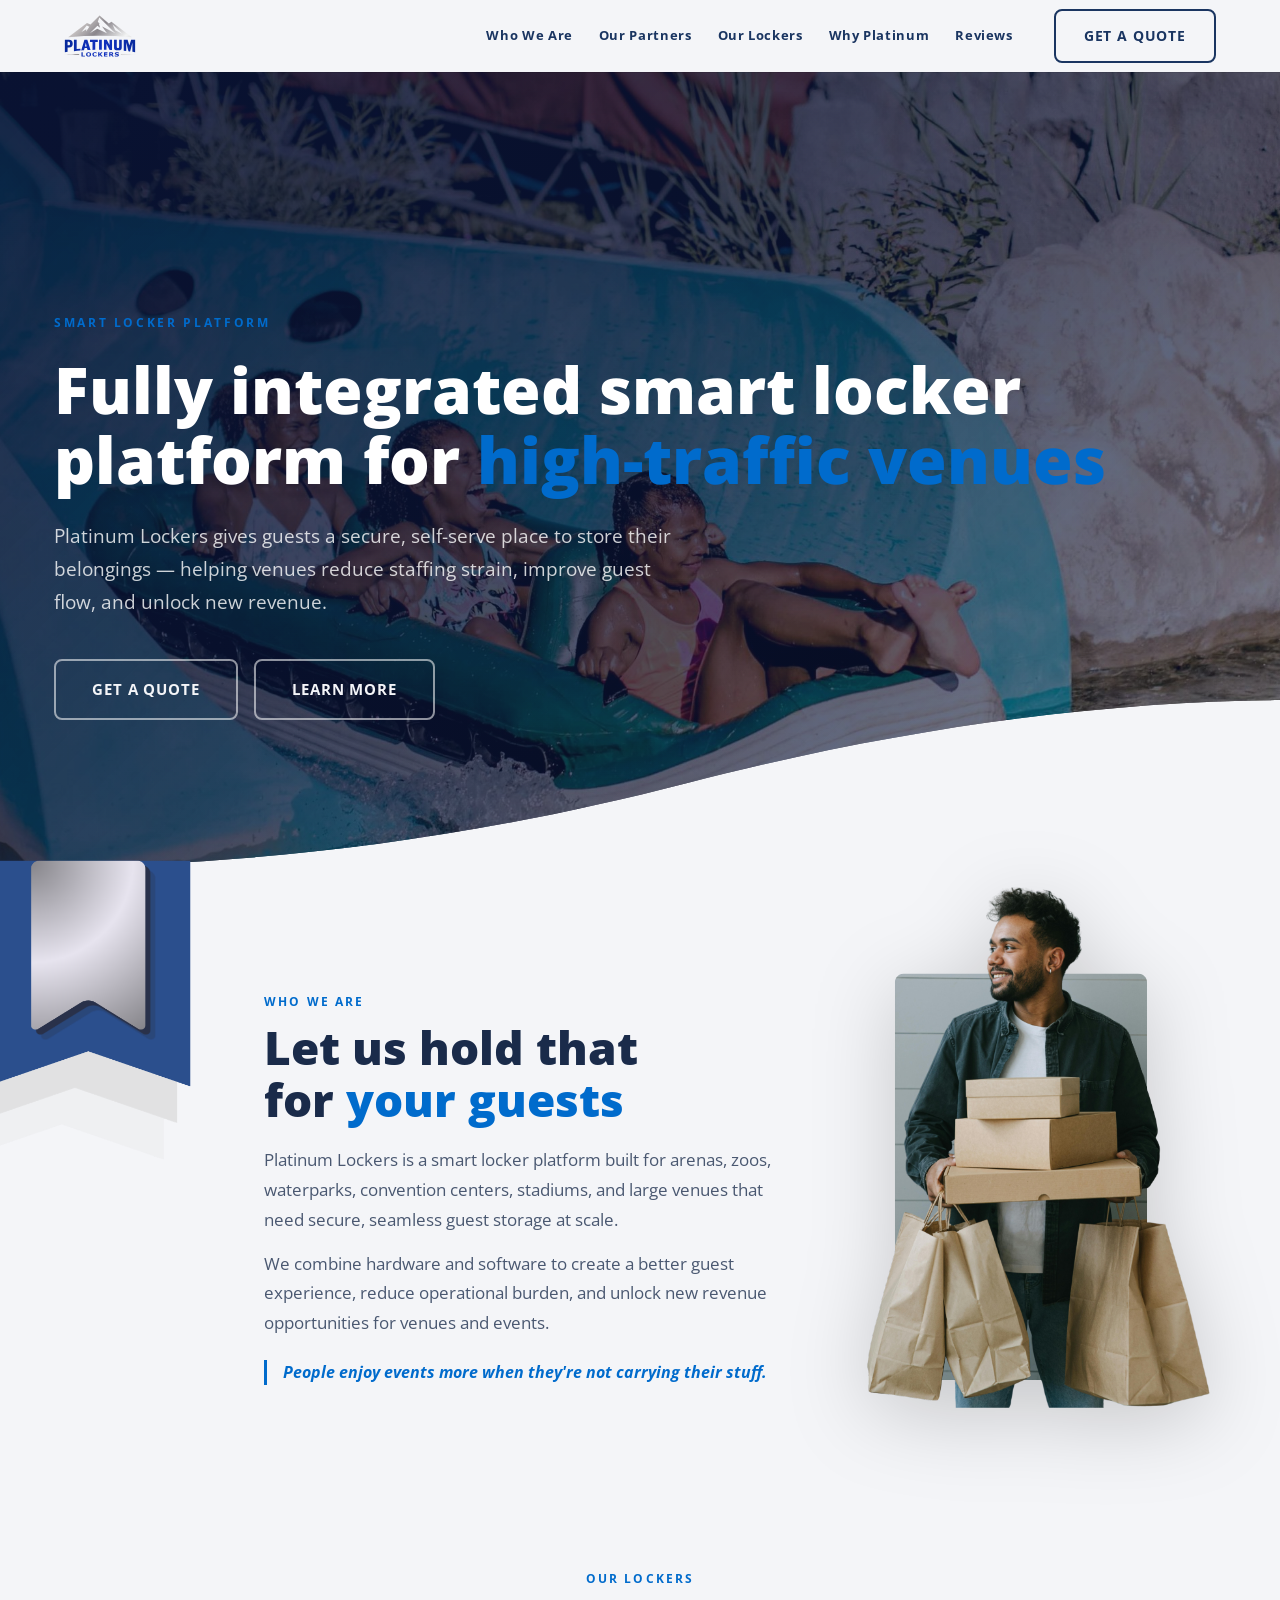
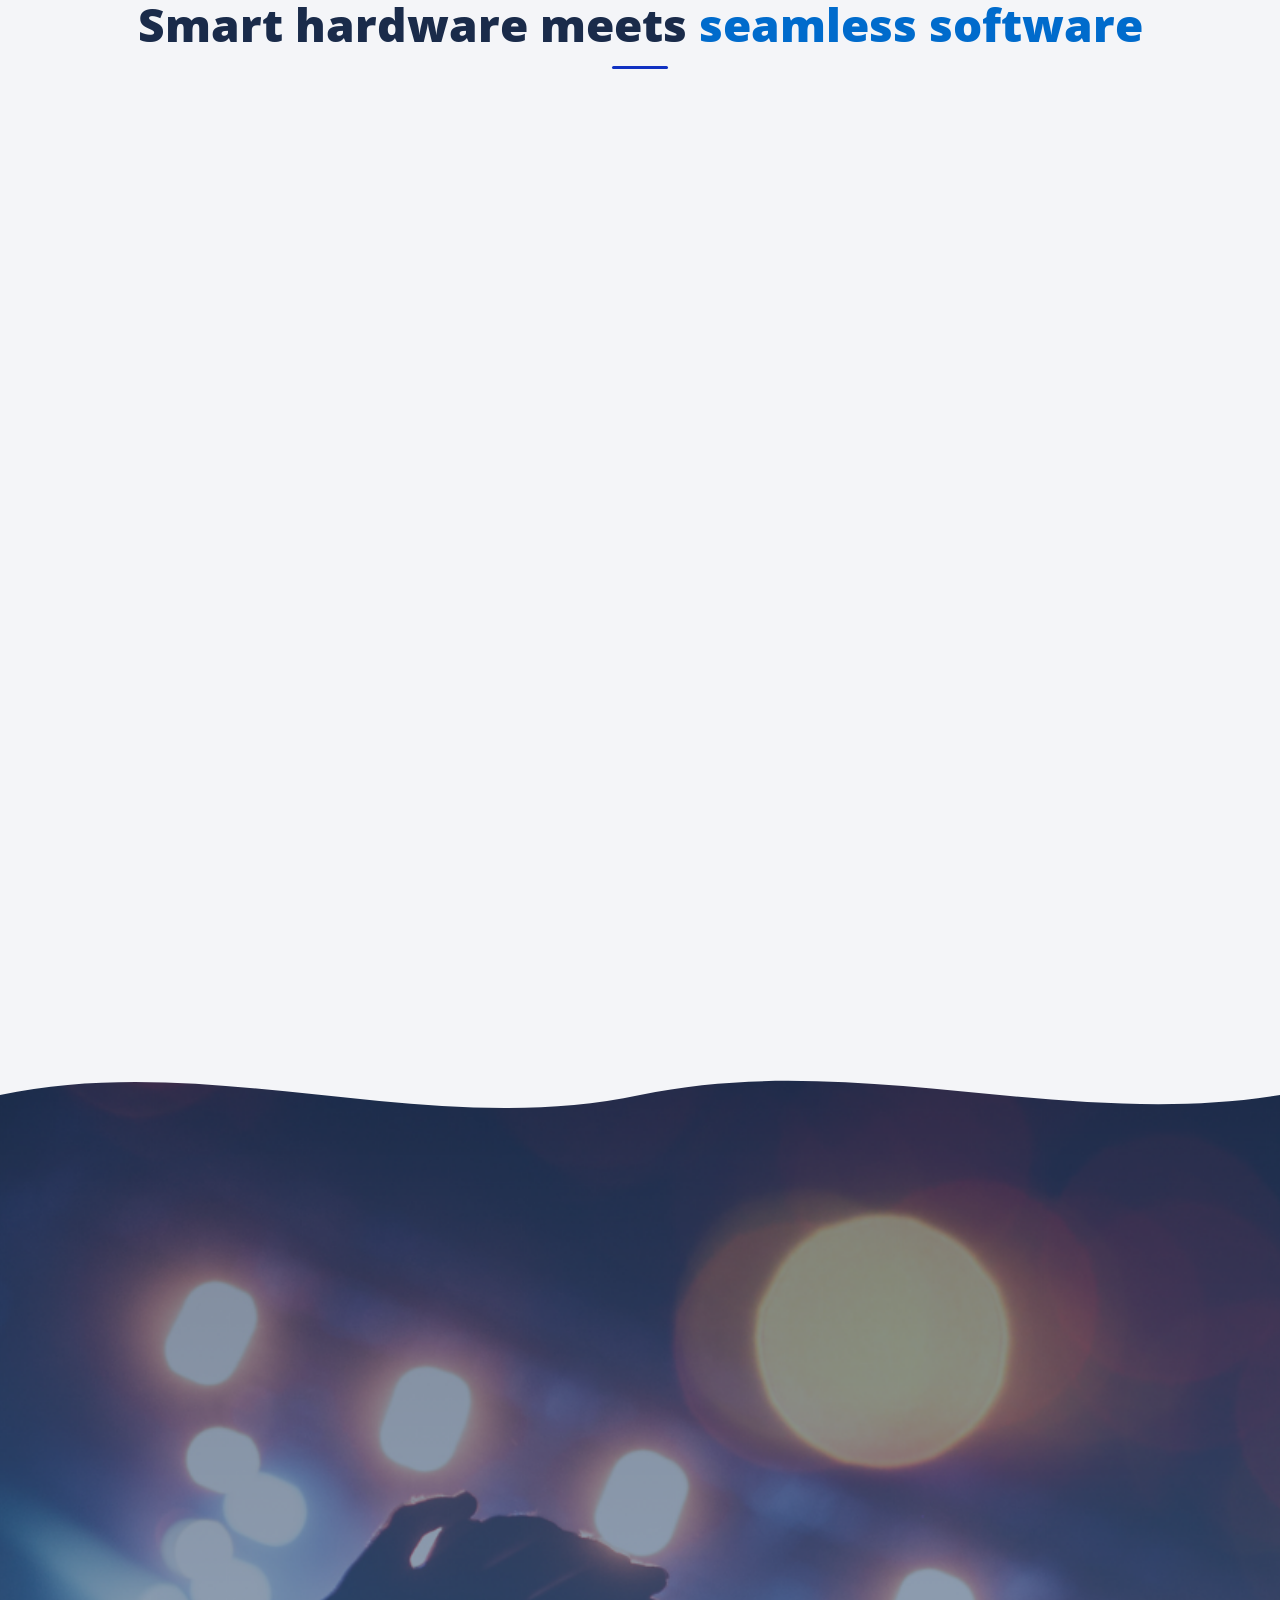
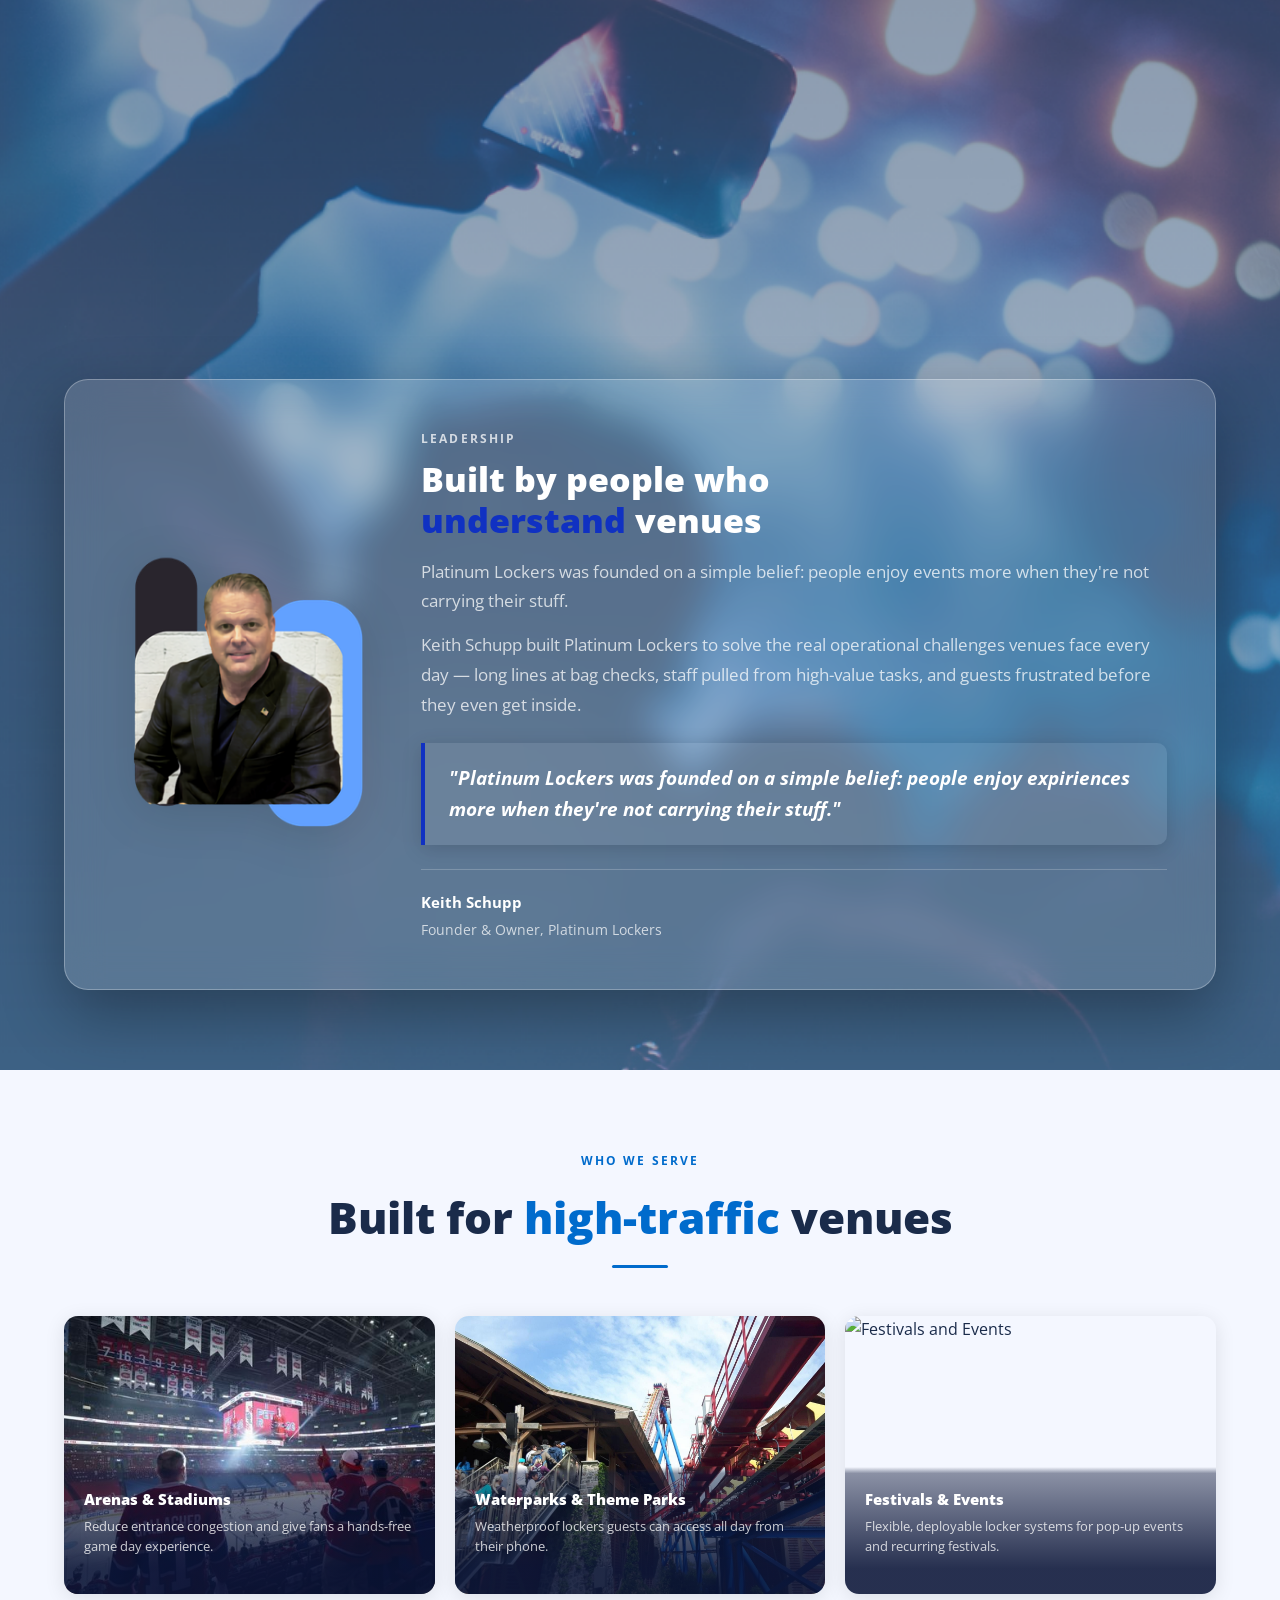
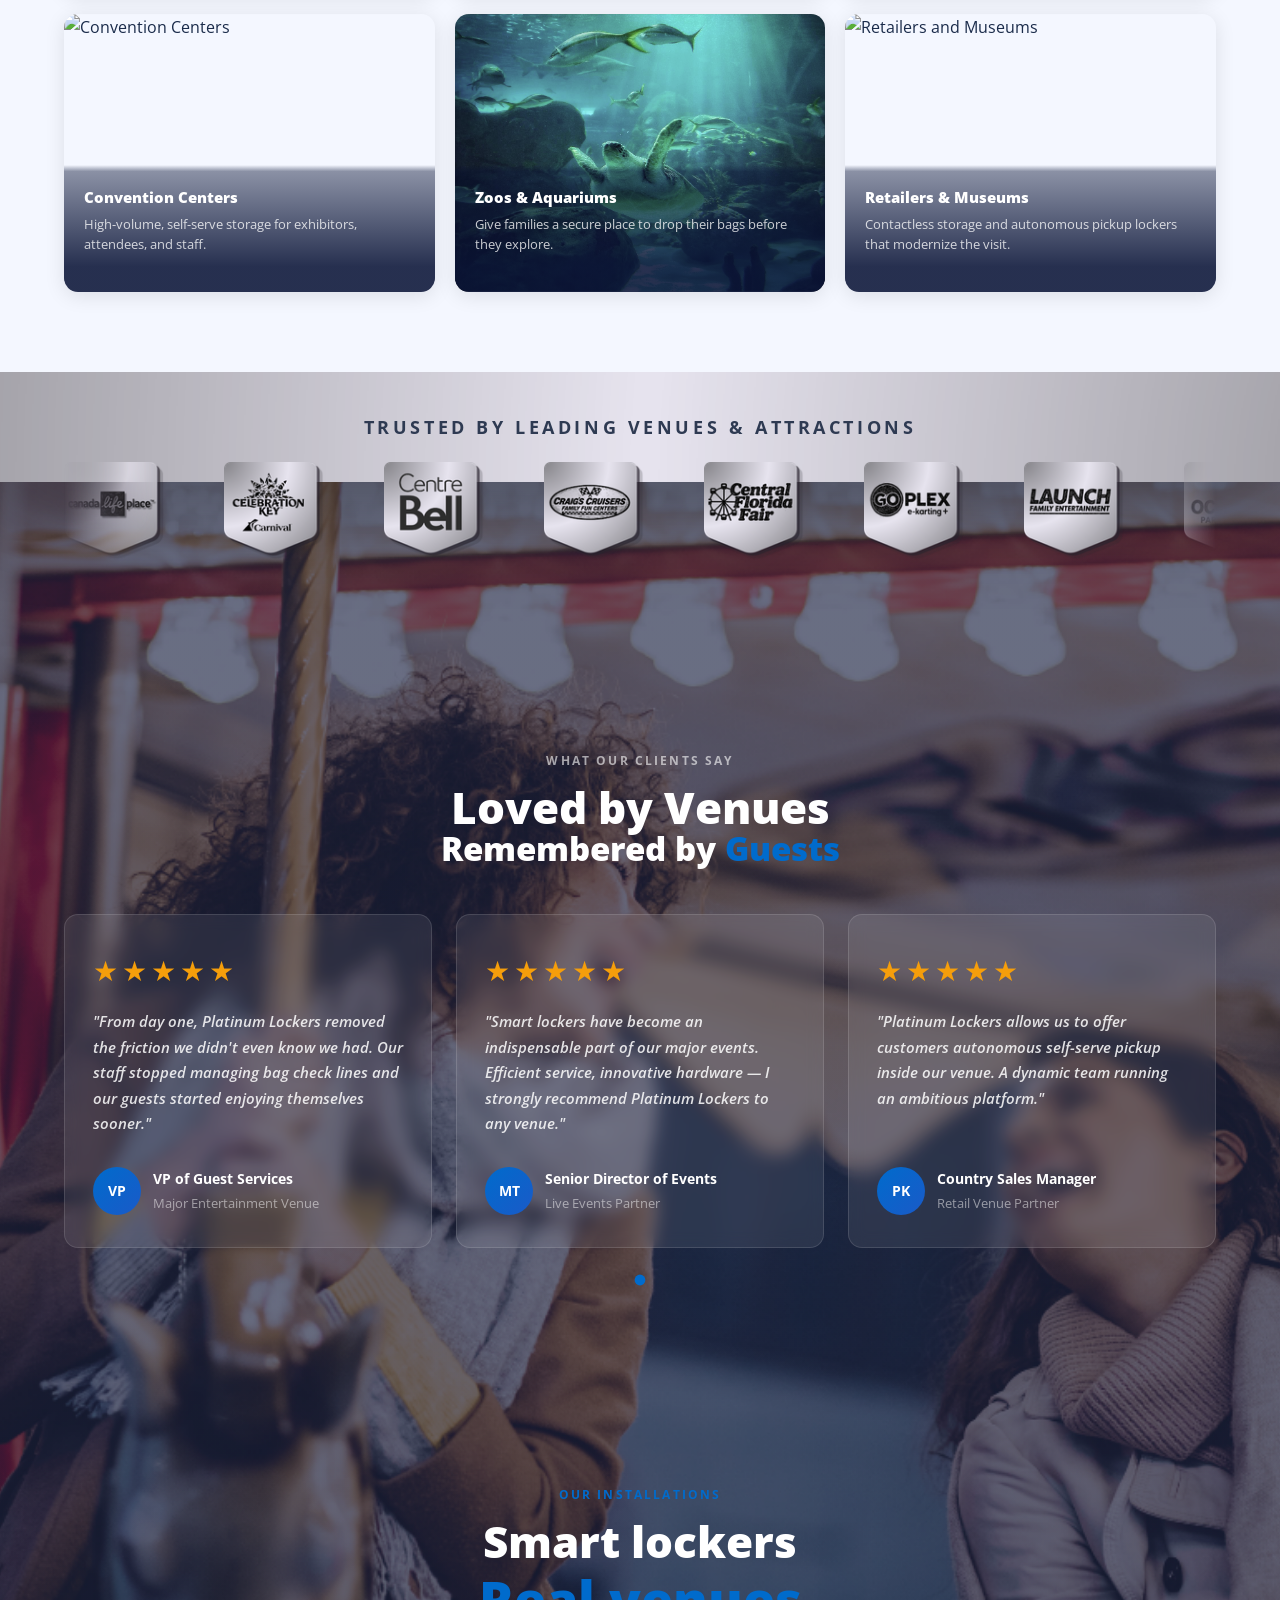
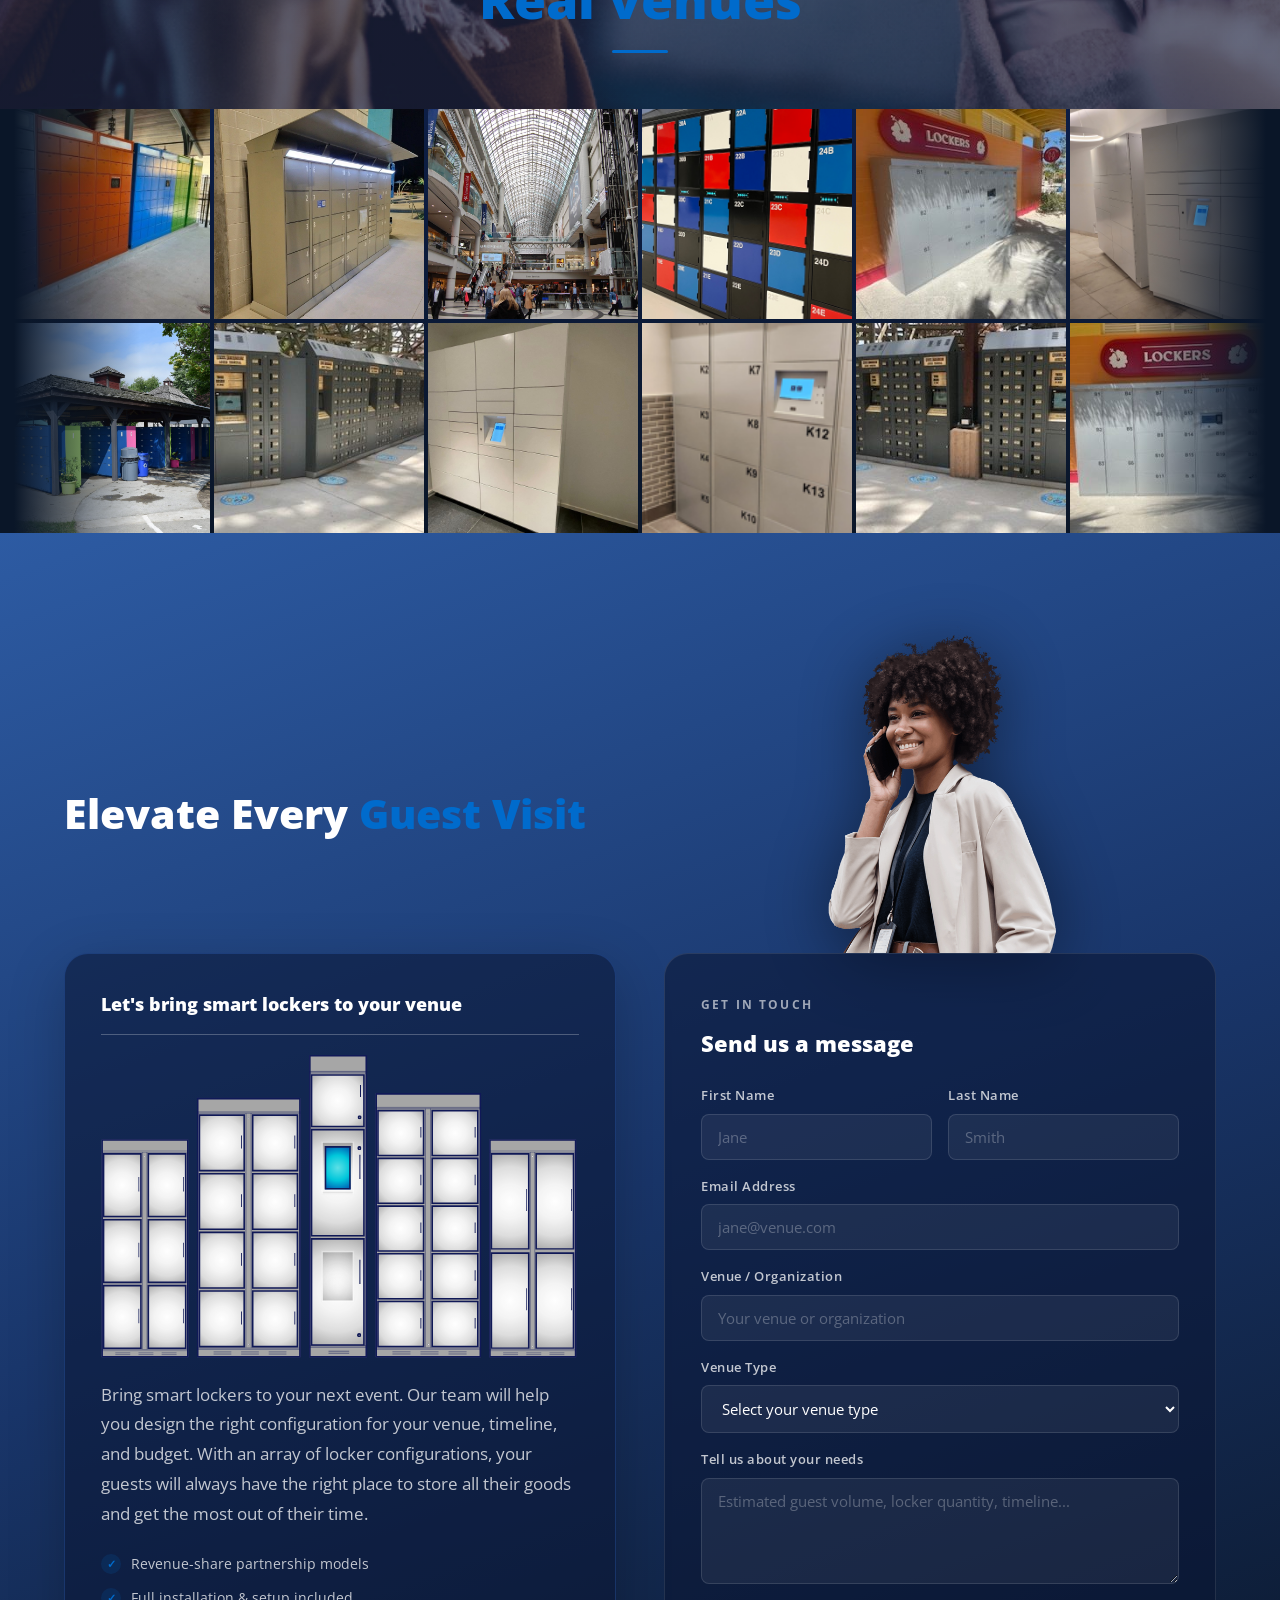
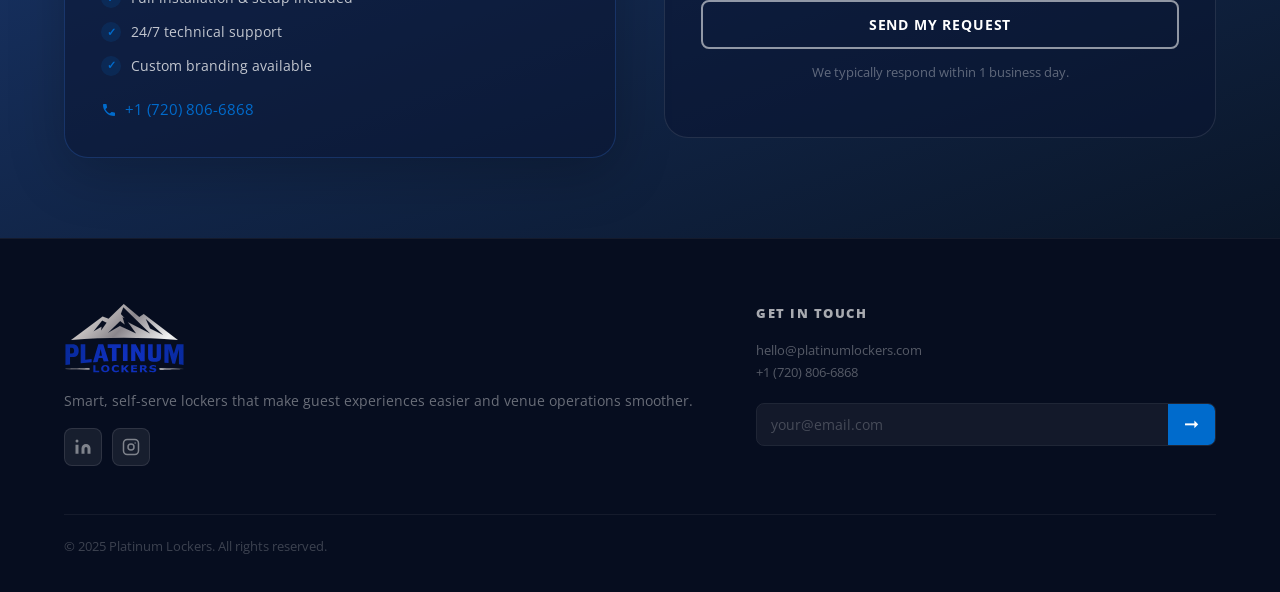
==== commit 0eb09ca8: "Update quote to replace 'enjoy events' with 'enjoy experiences'" ====
--- a/index.html
+++ b/index.html
@@ -194,7 +194,7 @@
           <h2 class="leadership-heading">Built by people who<br><span class="text-accent-em">understand</span> venues</h2>
           <p>Platinum Lockers was founded on a simple belief: people enjoy events more when they're not carrying their stuff.</p>
           <p>Keith Schupp built Platinum Lockers to solve the real operational challenges venues face every day — long lines at bag checks, staff pulled from high-value tasks, and guests frustrated before they even get inside.</p>
-          <blockquote class="leadership-quote">"Platinum Lockers was founded on a simple belief: people enjoy events more when they're not carrying their stuff."</blockquote>
+          <blockquote class="leadership-quote">"Platinum Lockers was founded on a simple belief: people enjoy expiriences more when they're not carrying their stuff."</blockquote>
           <div class="leadership-sig">
             <strong>Keith Schupp</strong>
             <span>Founder &amp; Owner, Platinum Lockers</span>
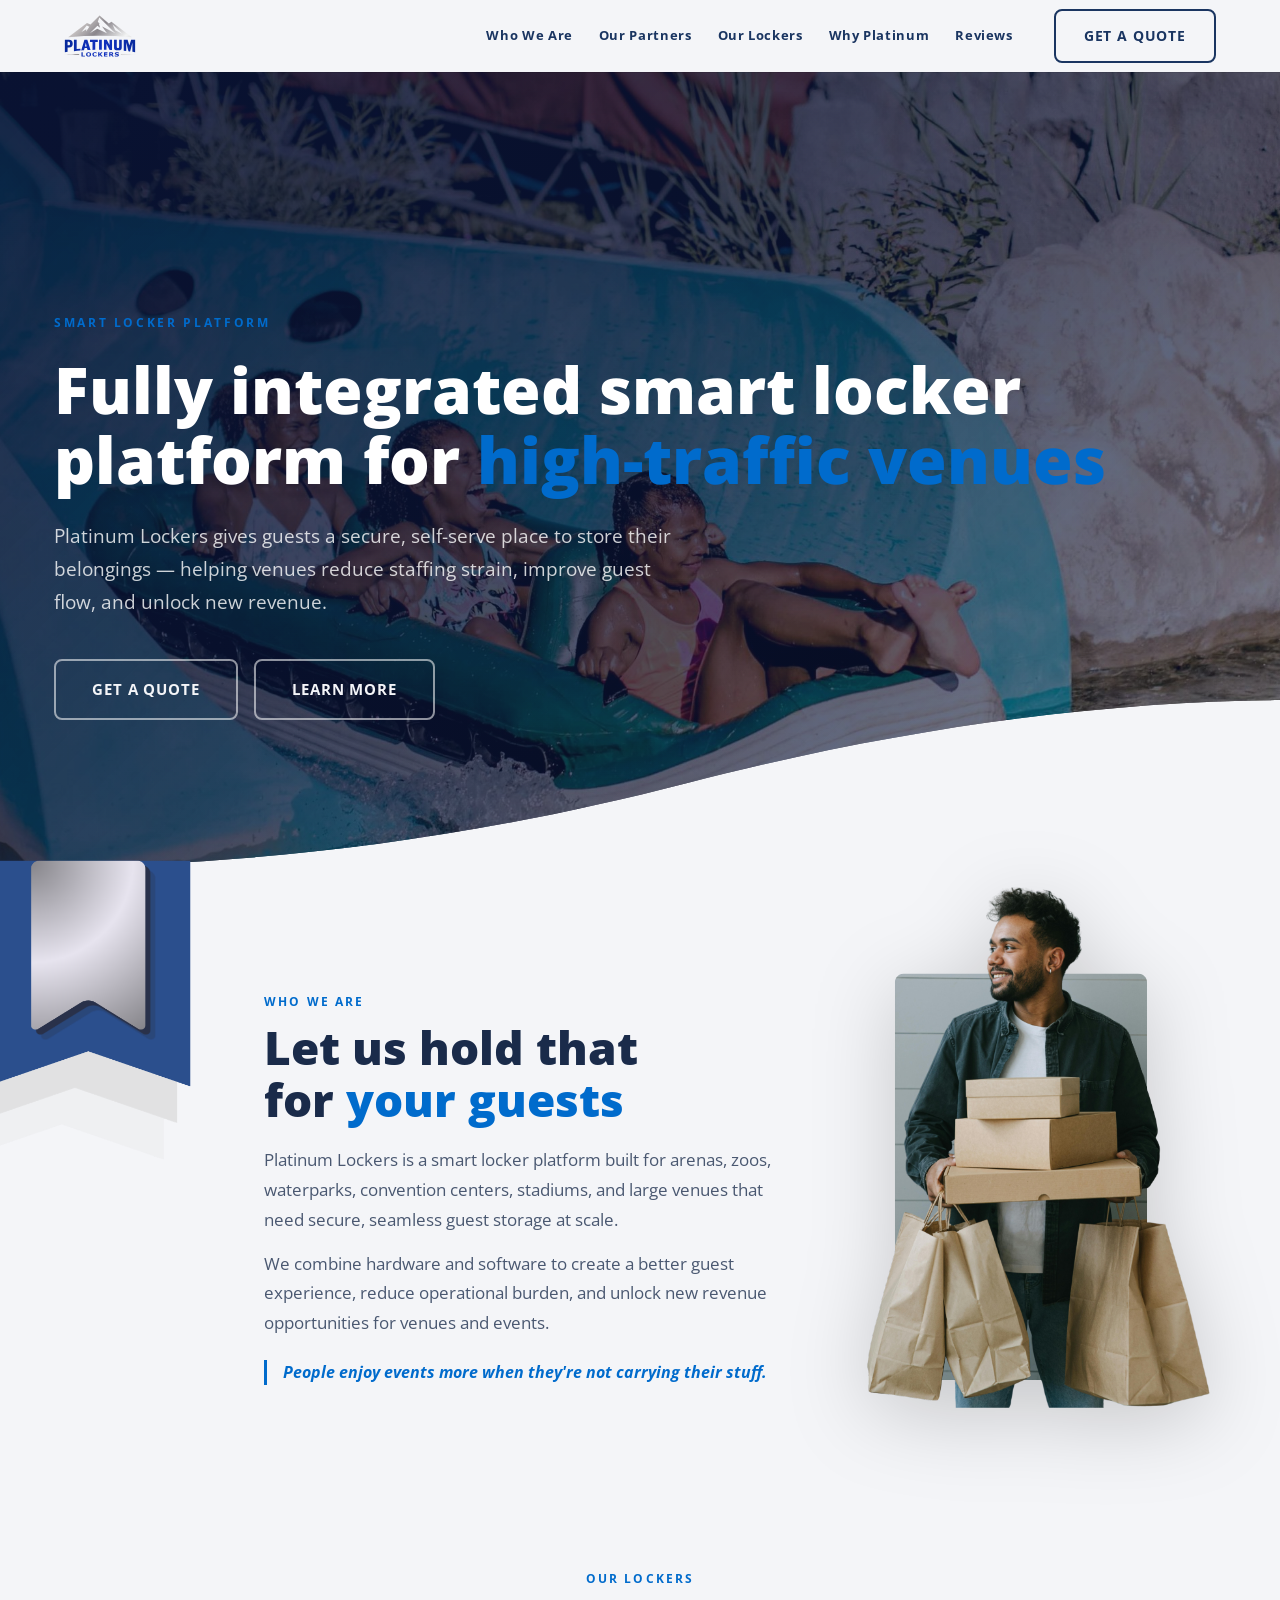
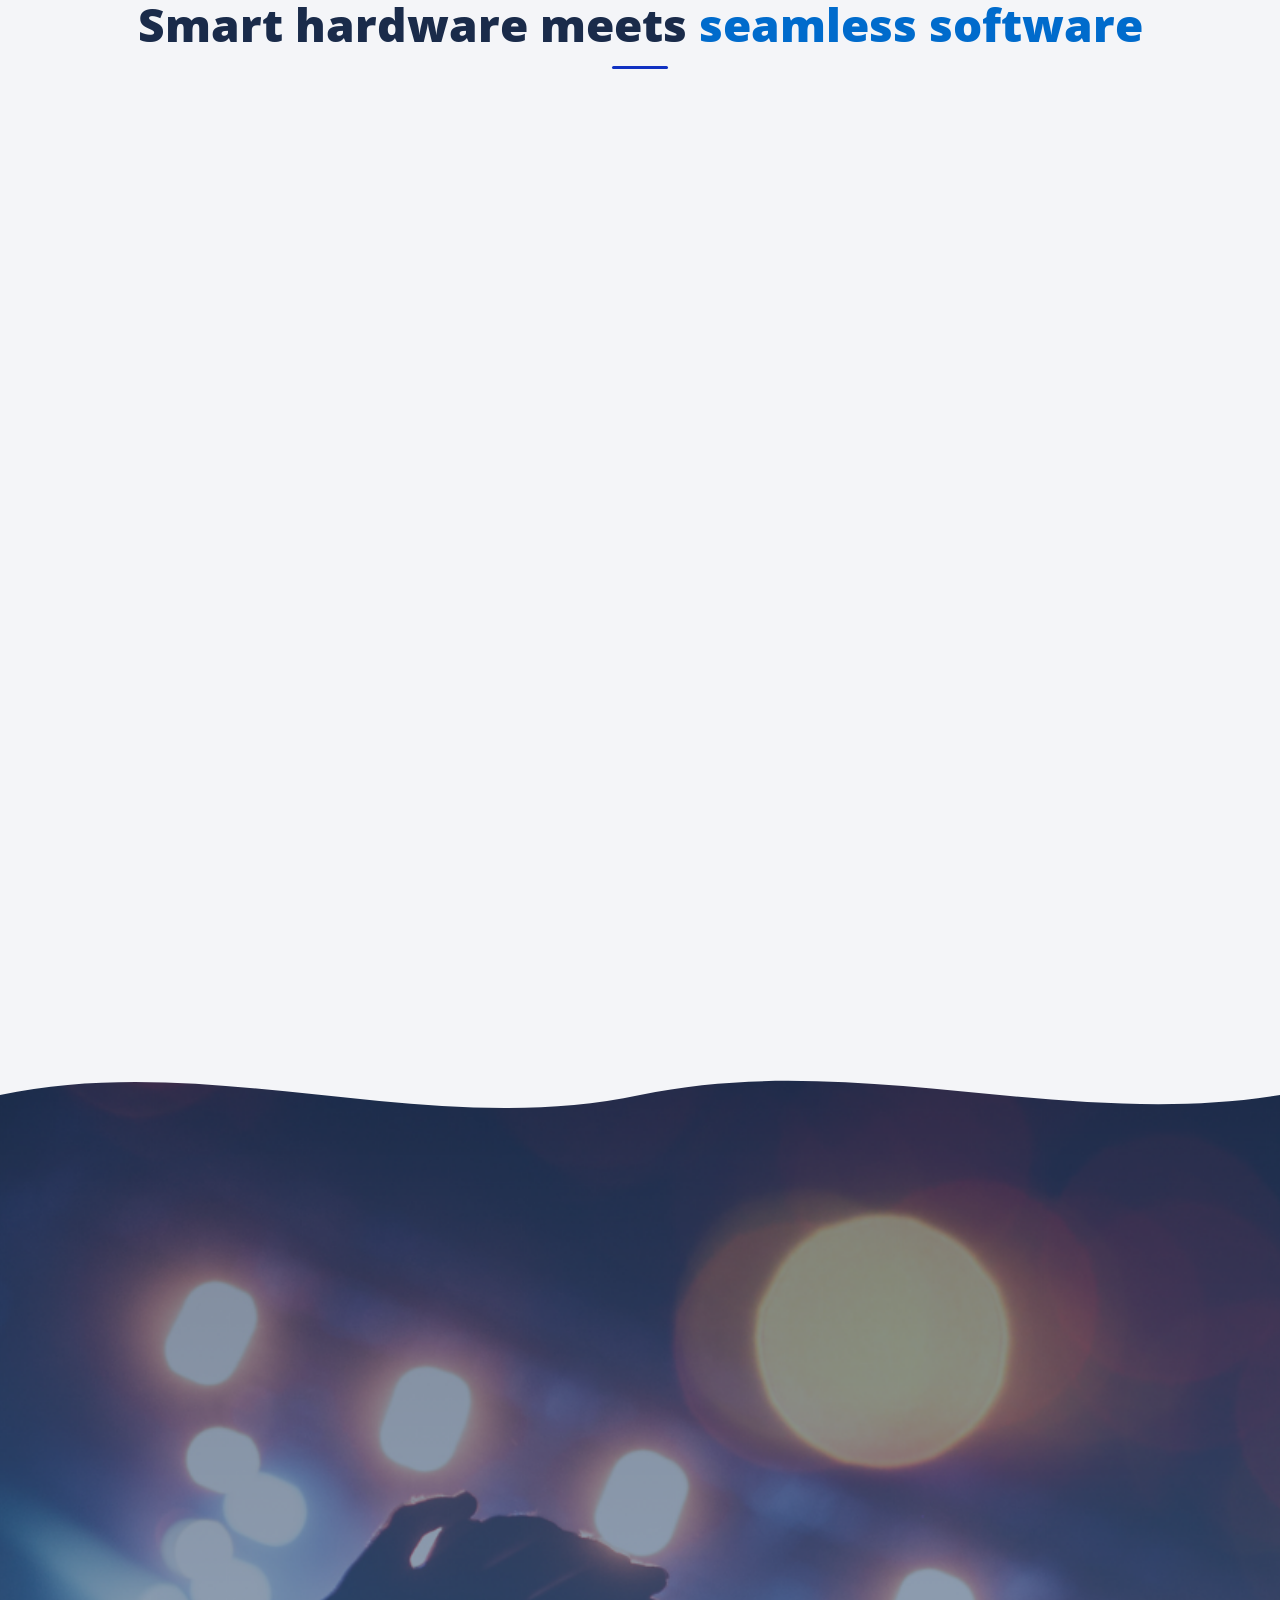
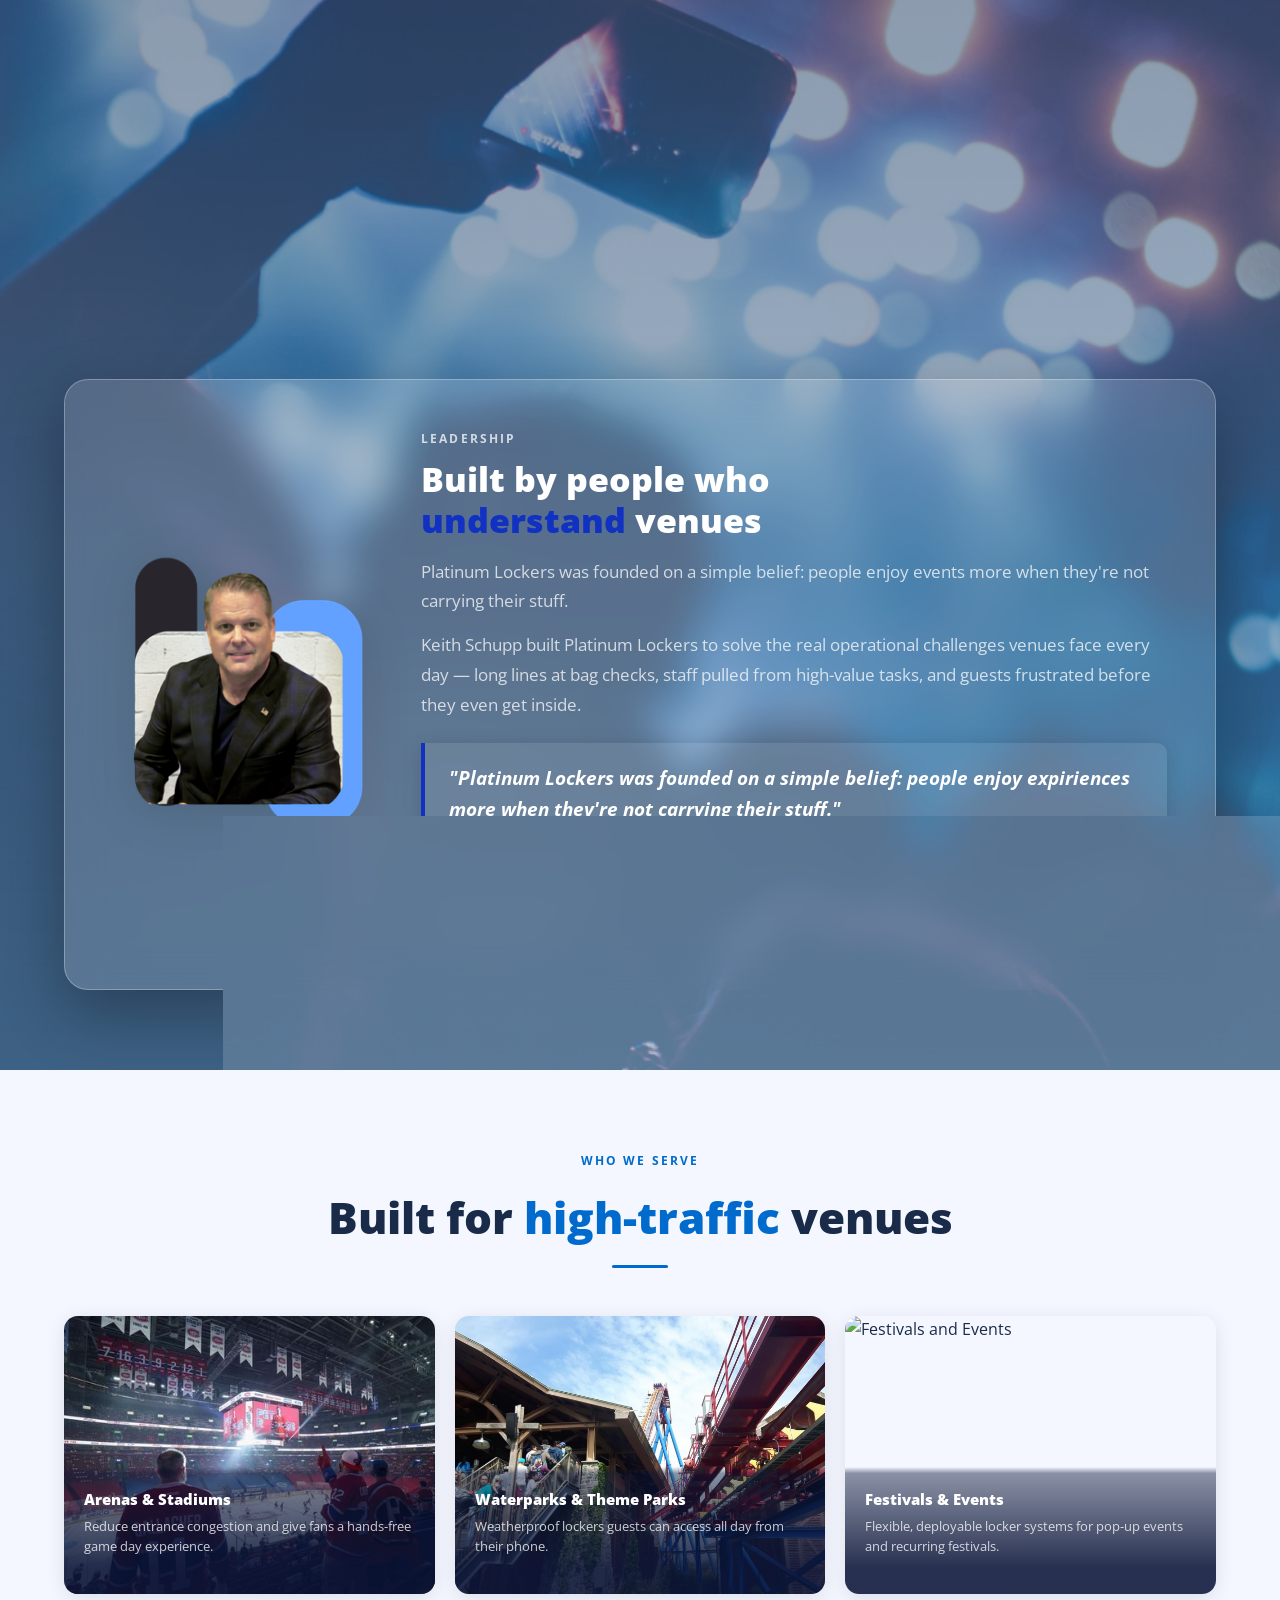
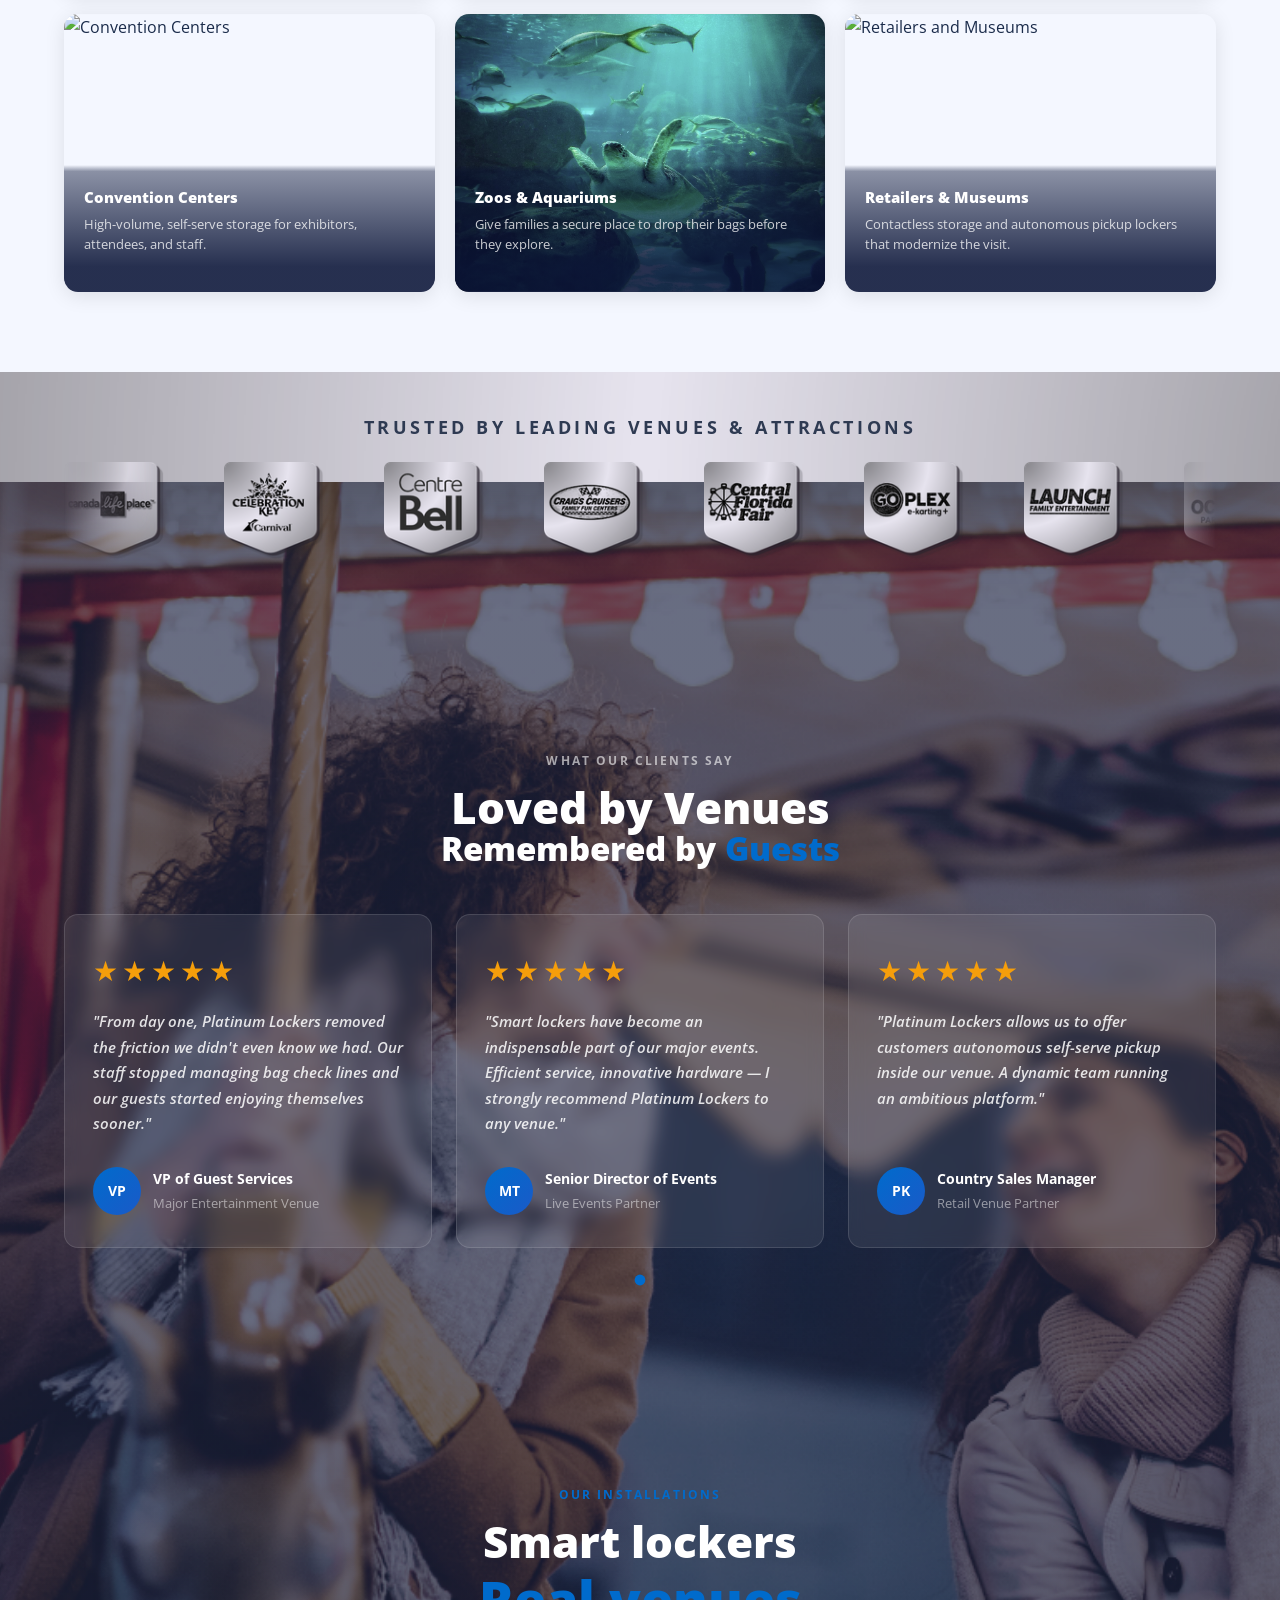
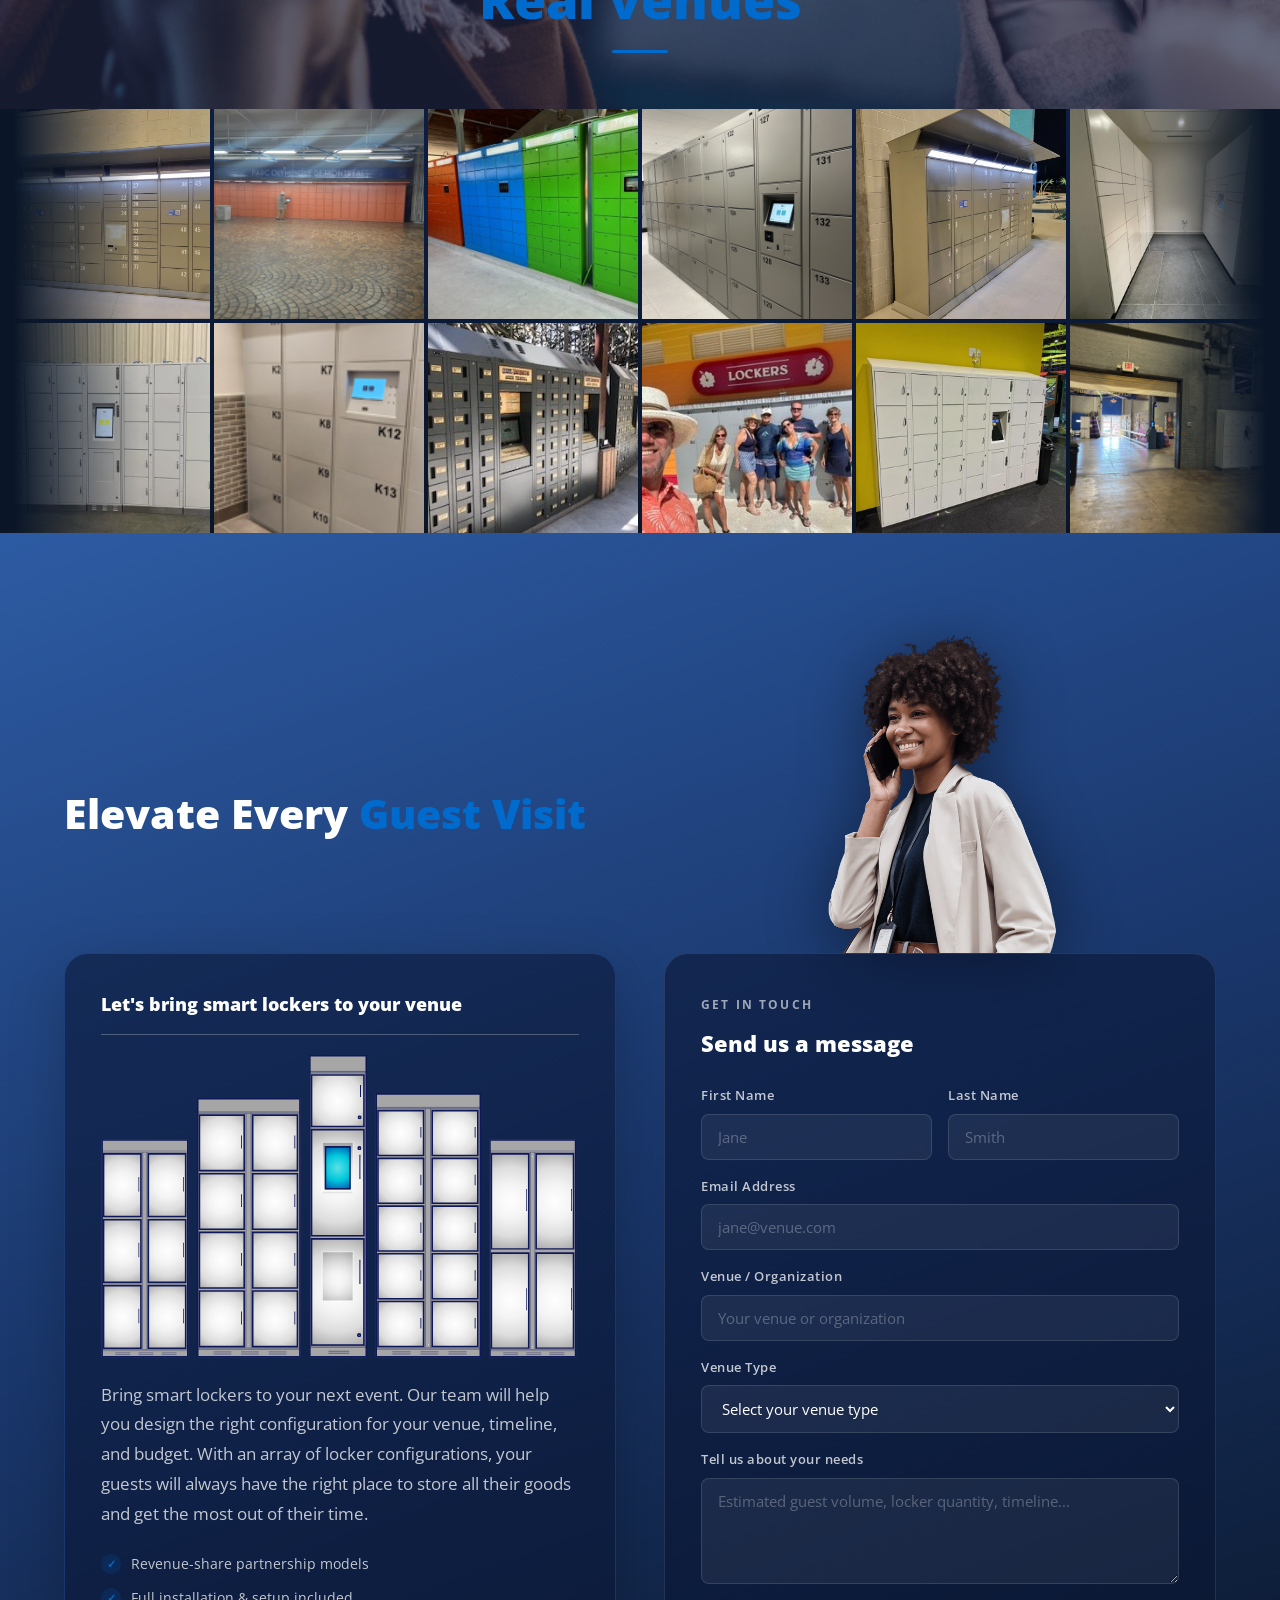
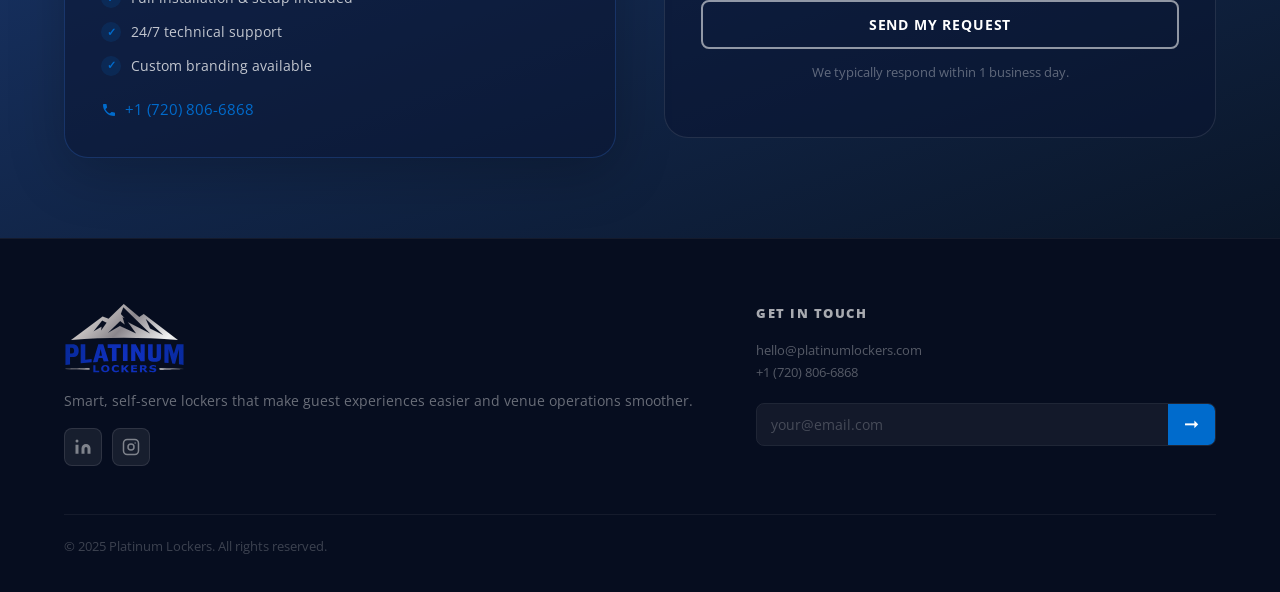
==== commit 9f19d893: "Integrate Google Analytics tracking script Added Google Analytics tracking code to the header." ====
--- a/index.html
+++ b/index.html
@@ -1,6 +1,16 @@
 ﻿<!DOCTYPE html>
 <html lang="en">
 <head>
+  <!-- Google tag (gtag.js) -->
+<script async src="https://www.googletagmanager.com/gtag/js?id=G-XNHWQBTTQ8"></script>
+<script>
+  window.dataLayer = window.dataLayer || [];
+  function gtag(){dataLayer.push(arguments);}
+  gtag('js', new Date());
+
+  gtag('config', 'G-XNHWQBTTQ8');
+</script>
+  
   <meta charset="UTF-8" />
   <meta name="viewport" content="width=device-width, initial-scale=1.0" />
   <title>Platinum Lockers | Smart Locker Solutions for Venues &amp; Events</title>
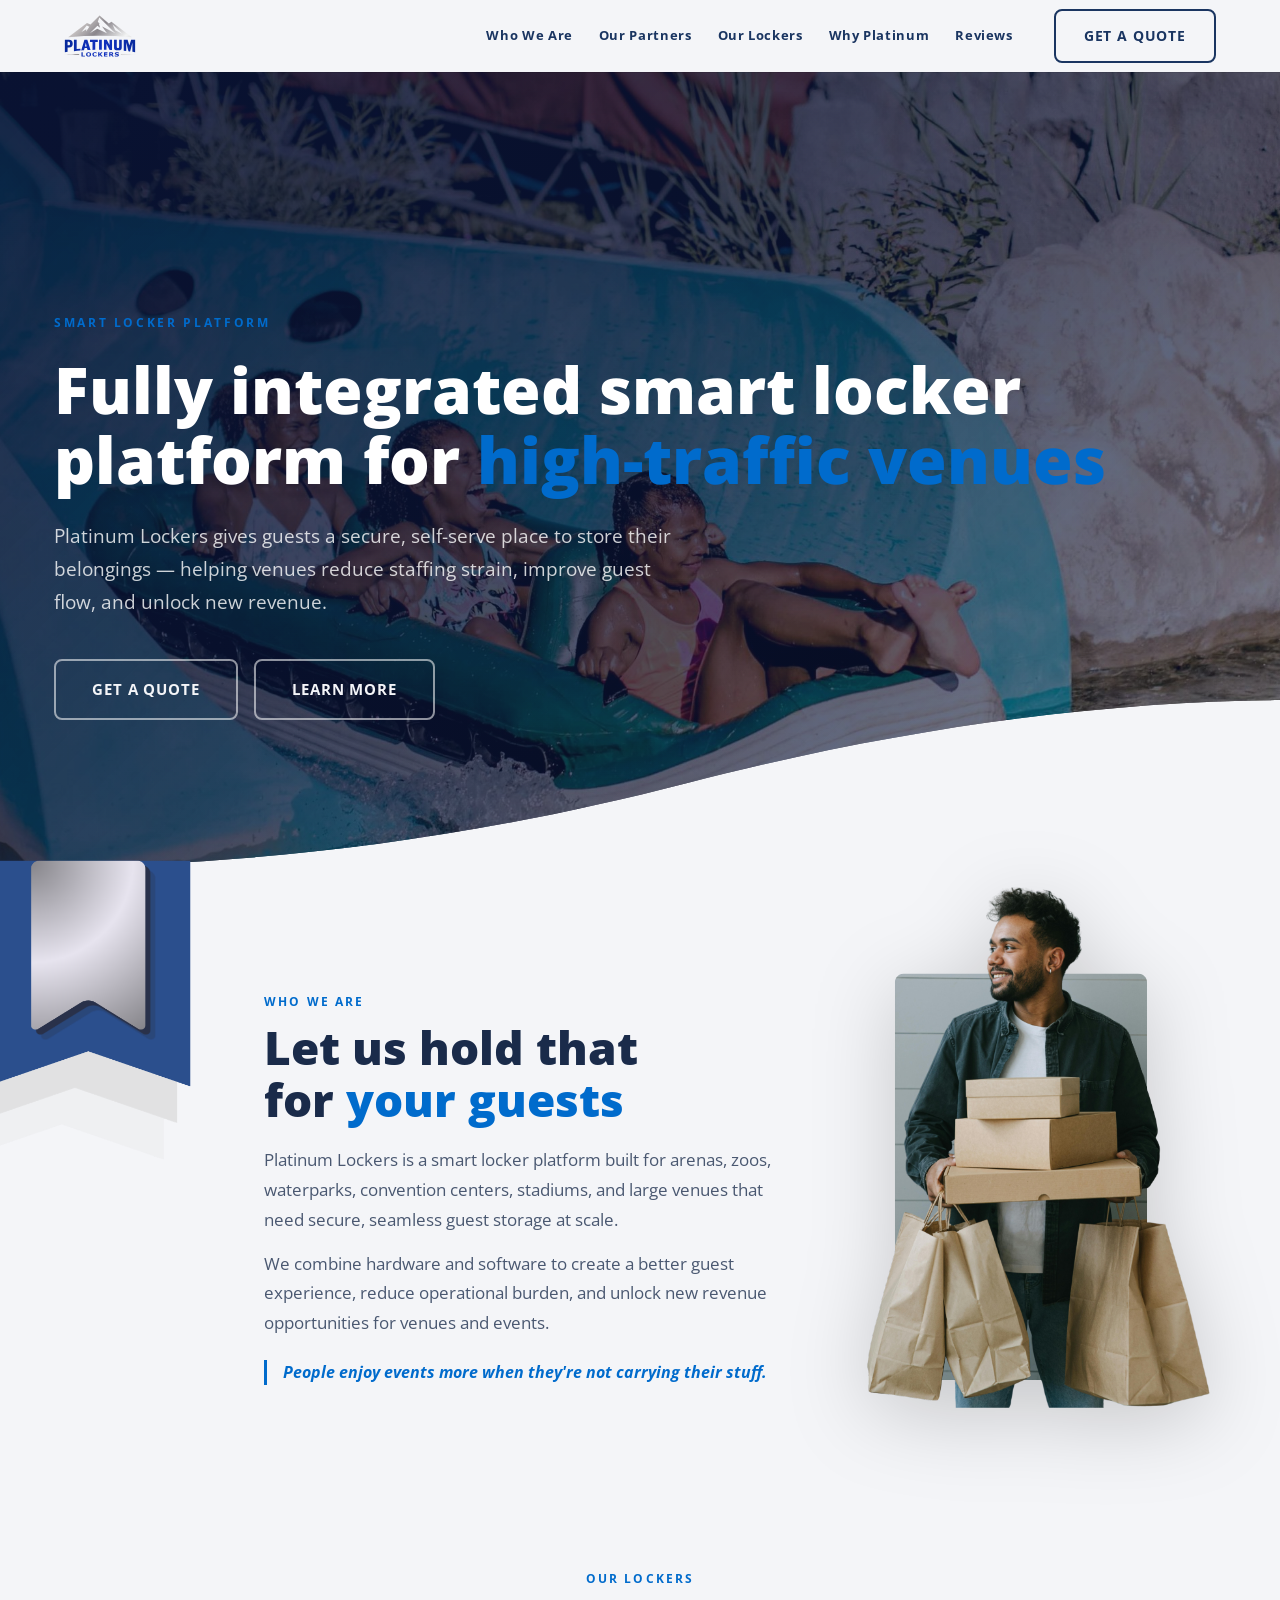
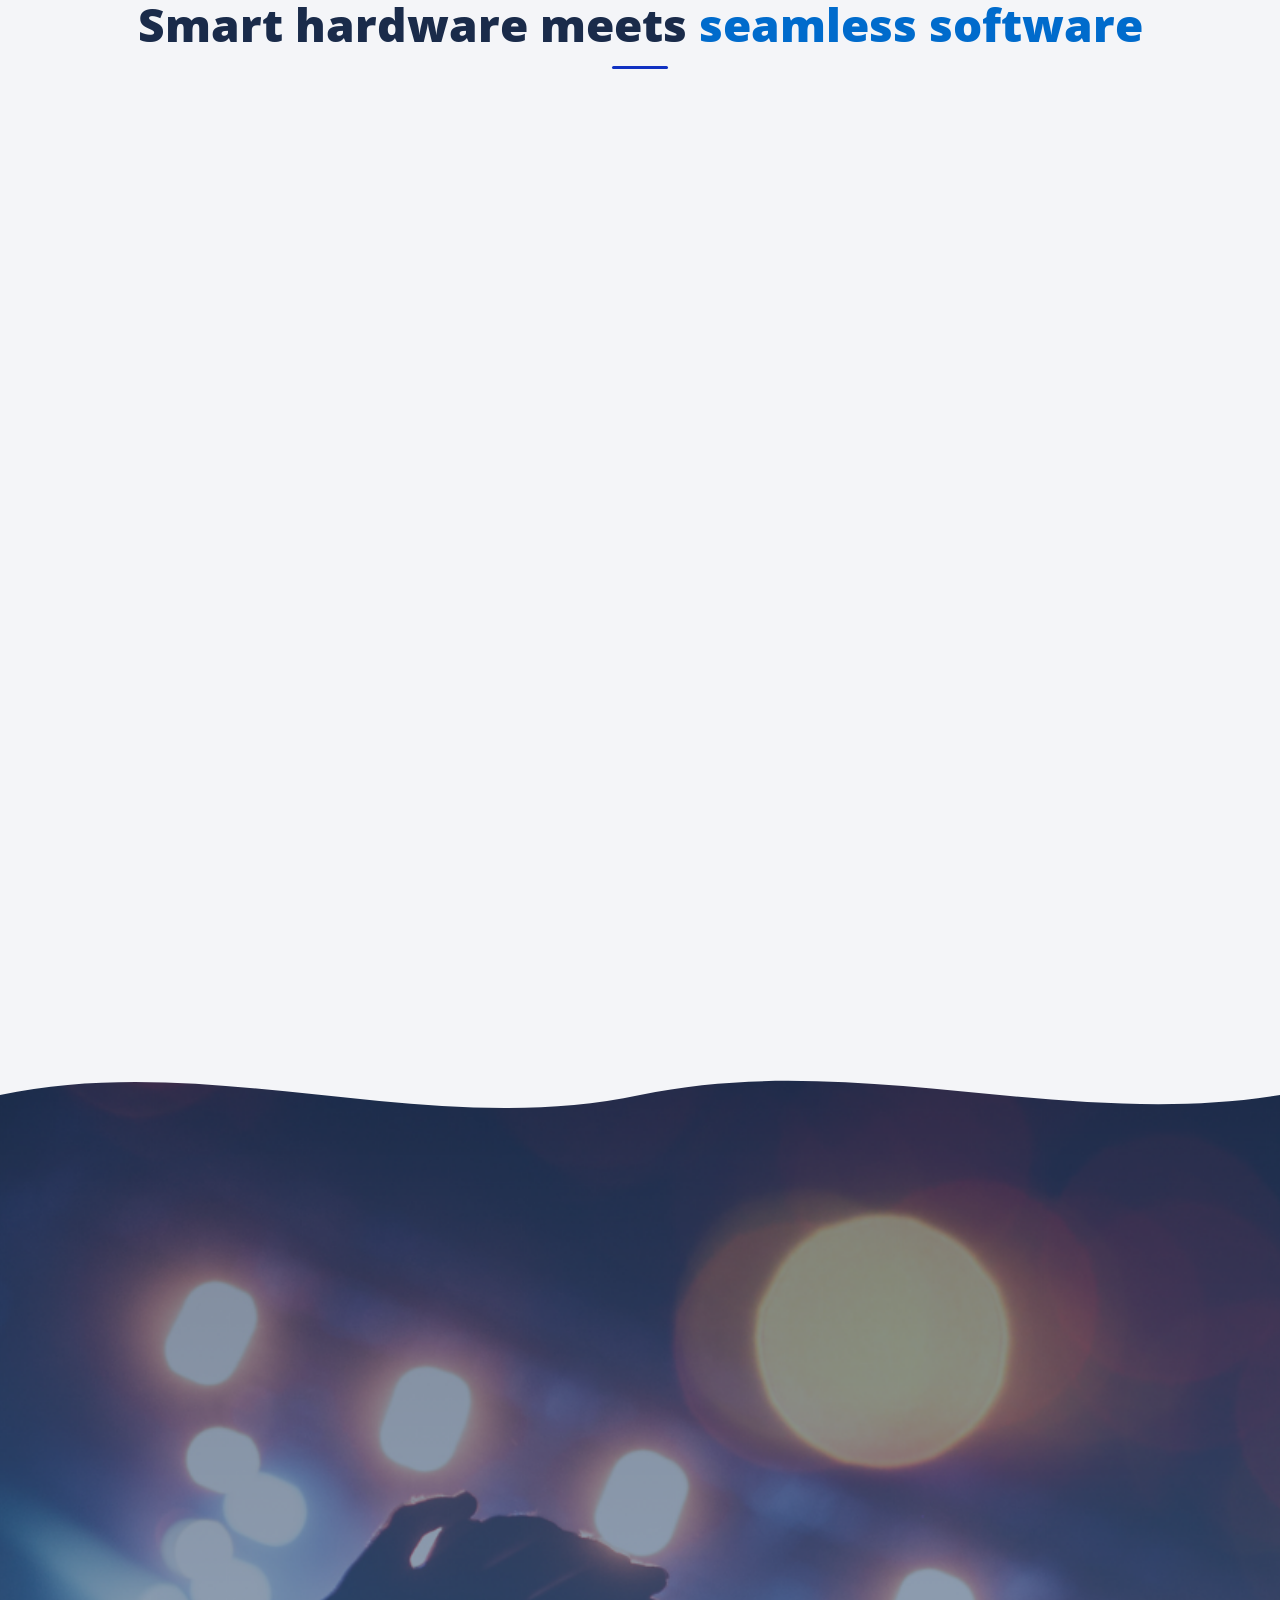
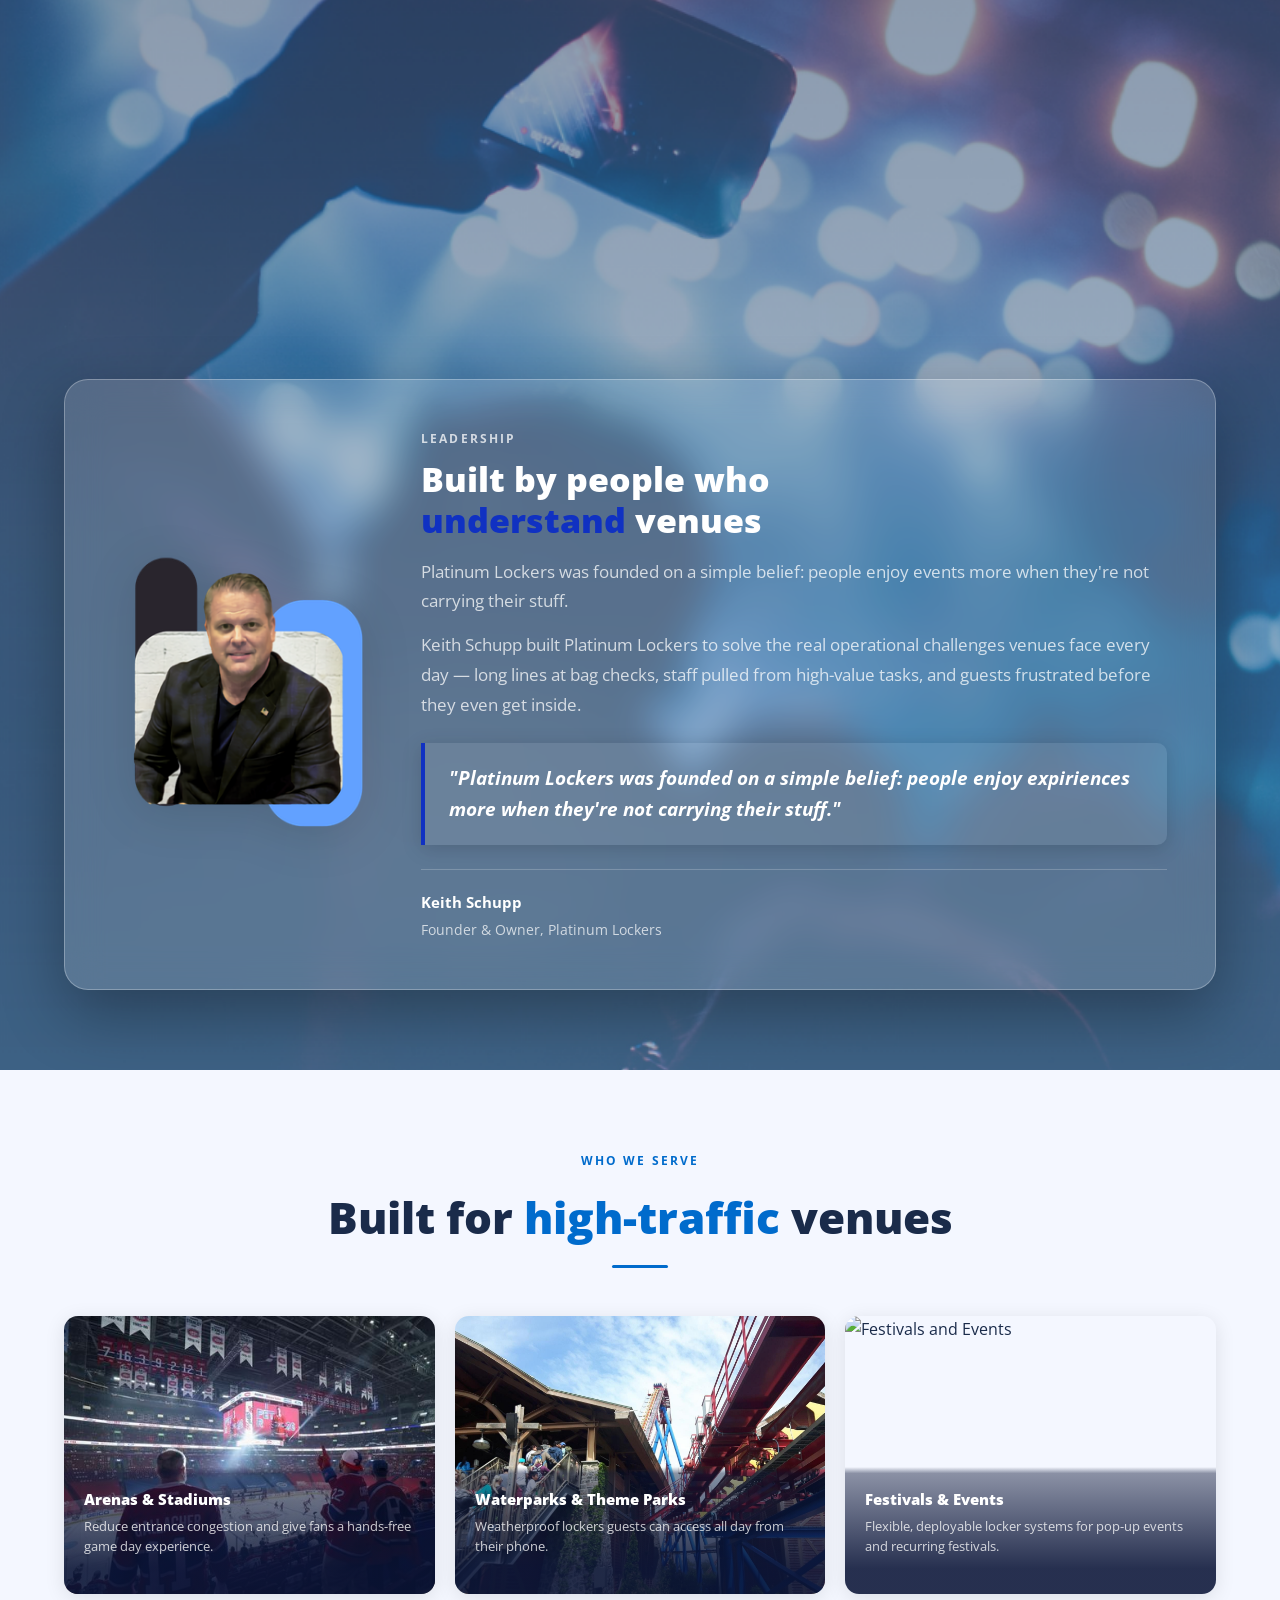
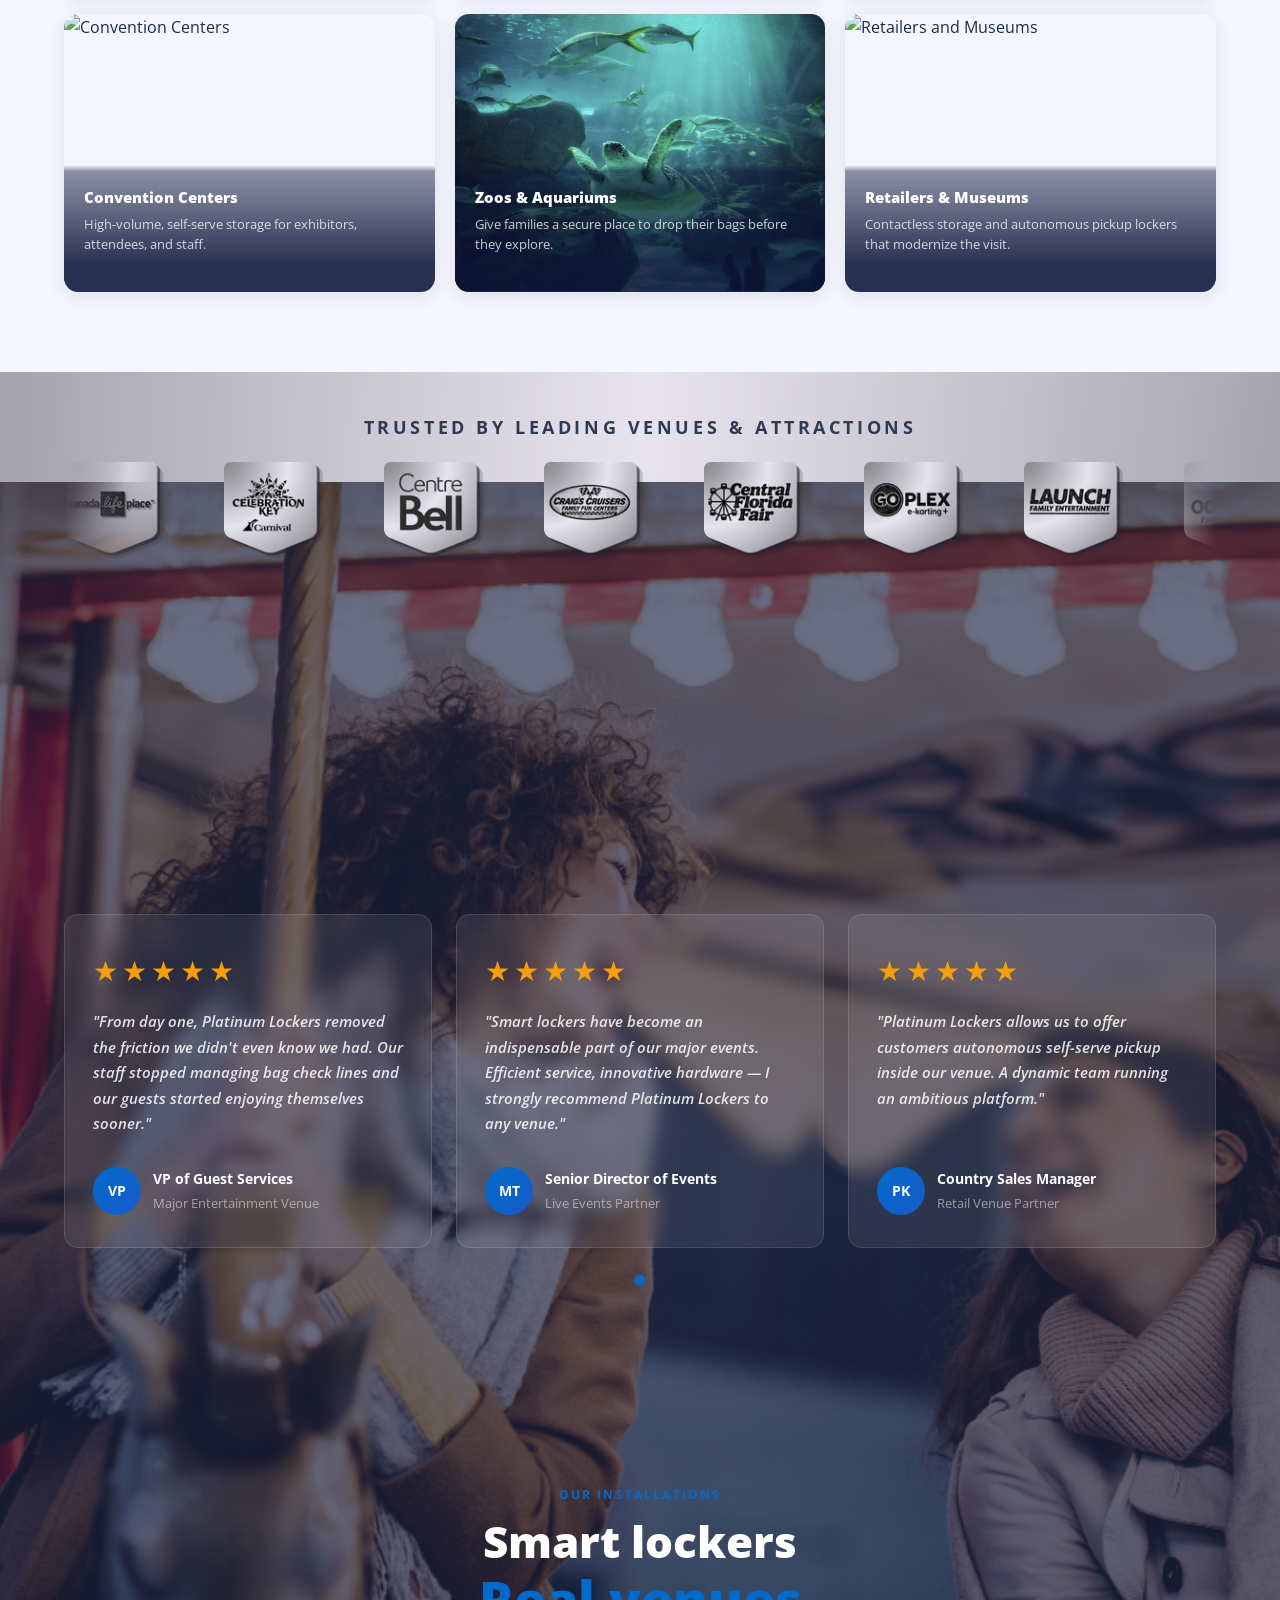
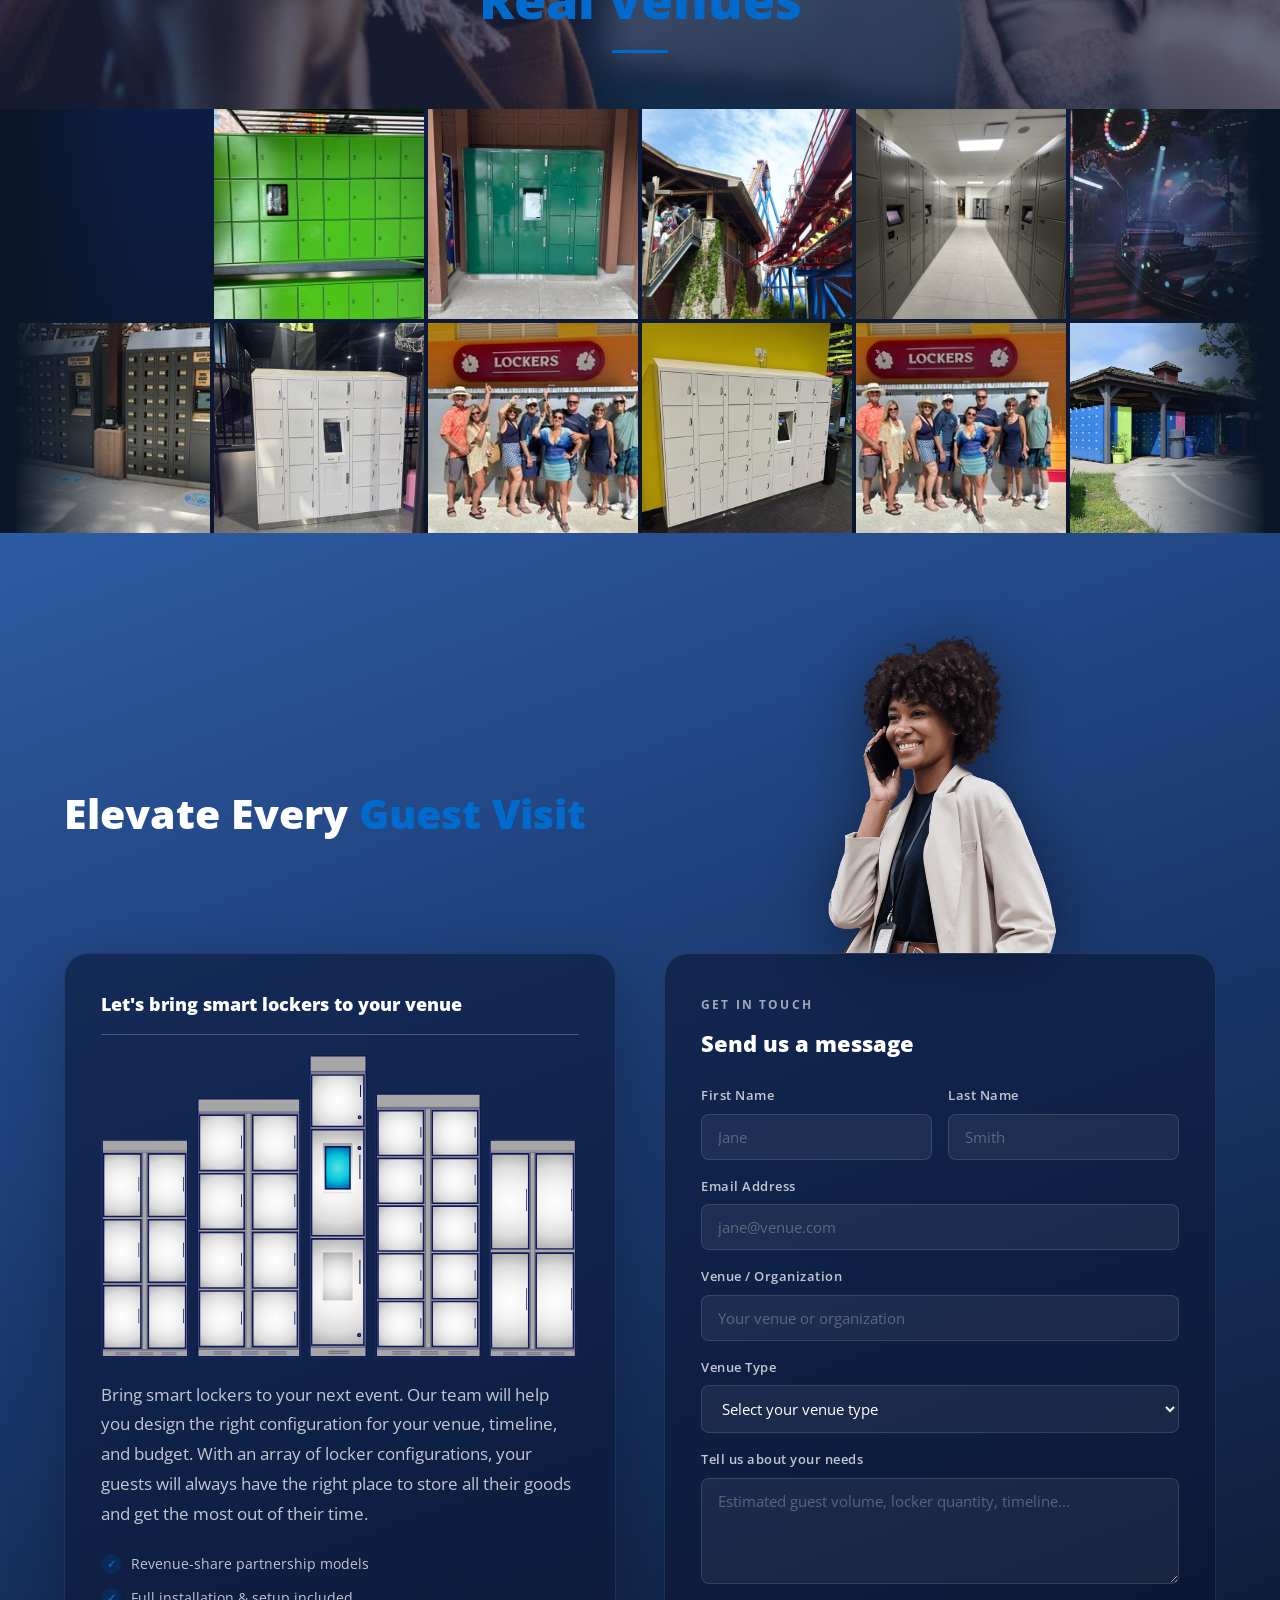
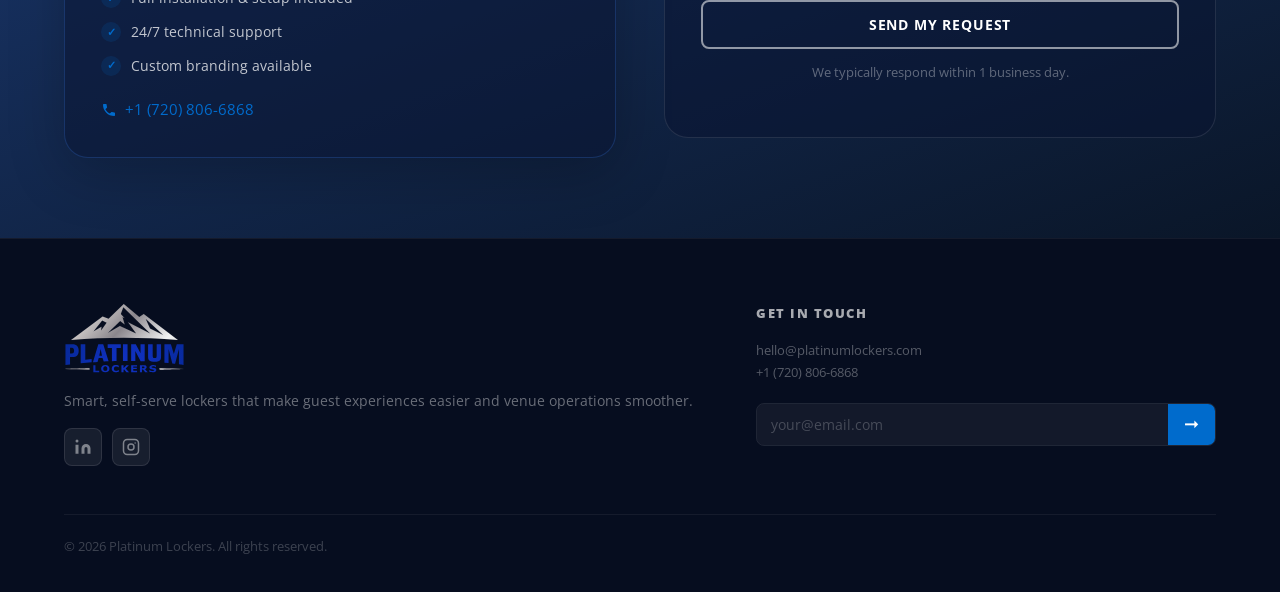
==== commit 19efb664: "Update copyright year from 2025 to 2026" ====
--- a/index.html
+++ b/index.html
@@ -494,7 +494,7 @@
         </div>
       </div>
       <div class="footer-bottom">
-        <p>&copy; 2025 Platinum Lockers. All rights reserved.</p>
+        <p>&copy; 2026 Platinum Lockers. All rights reserved.</p>
       </div>
     </div>
   </footer>
